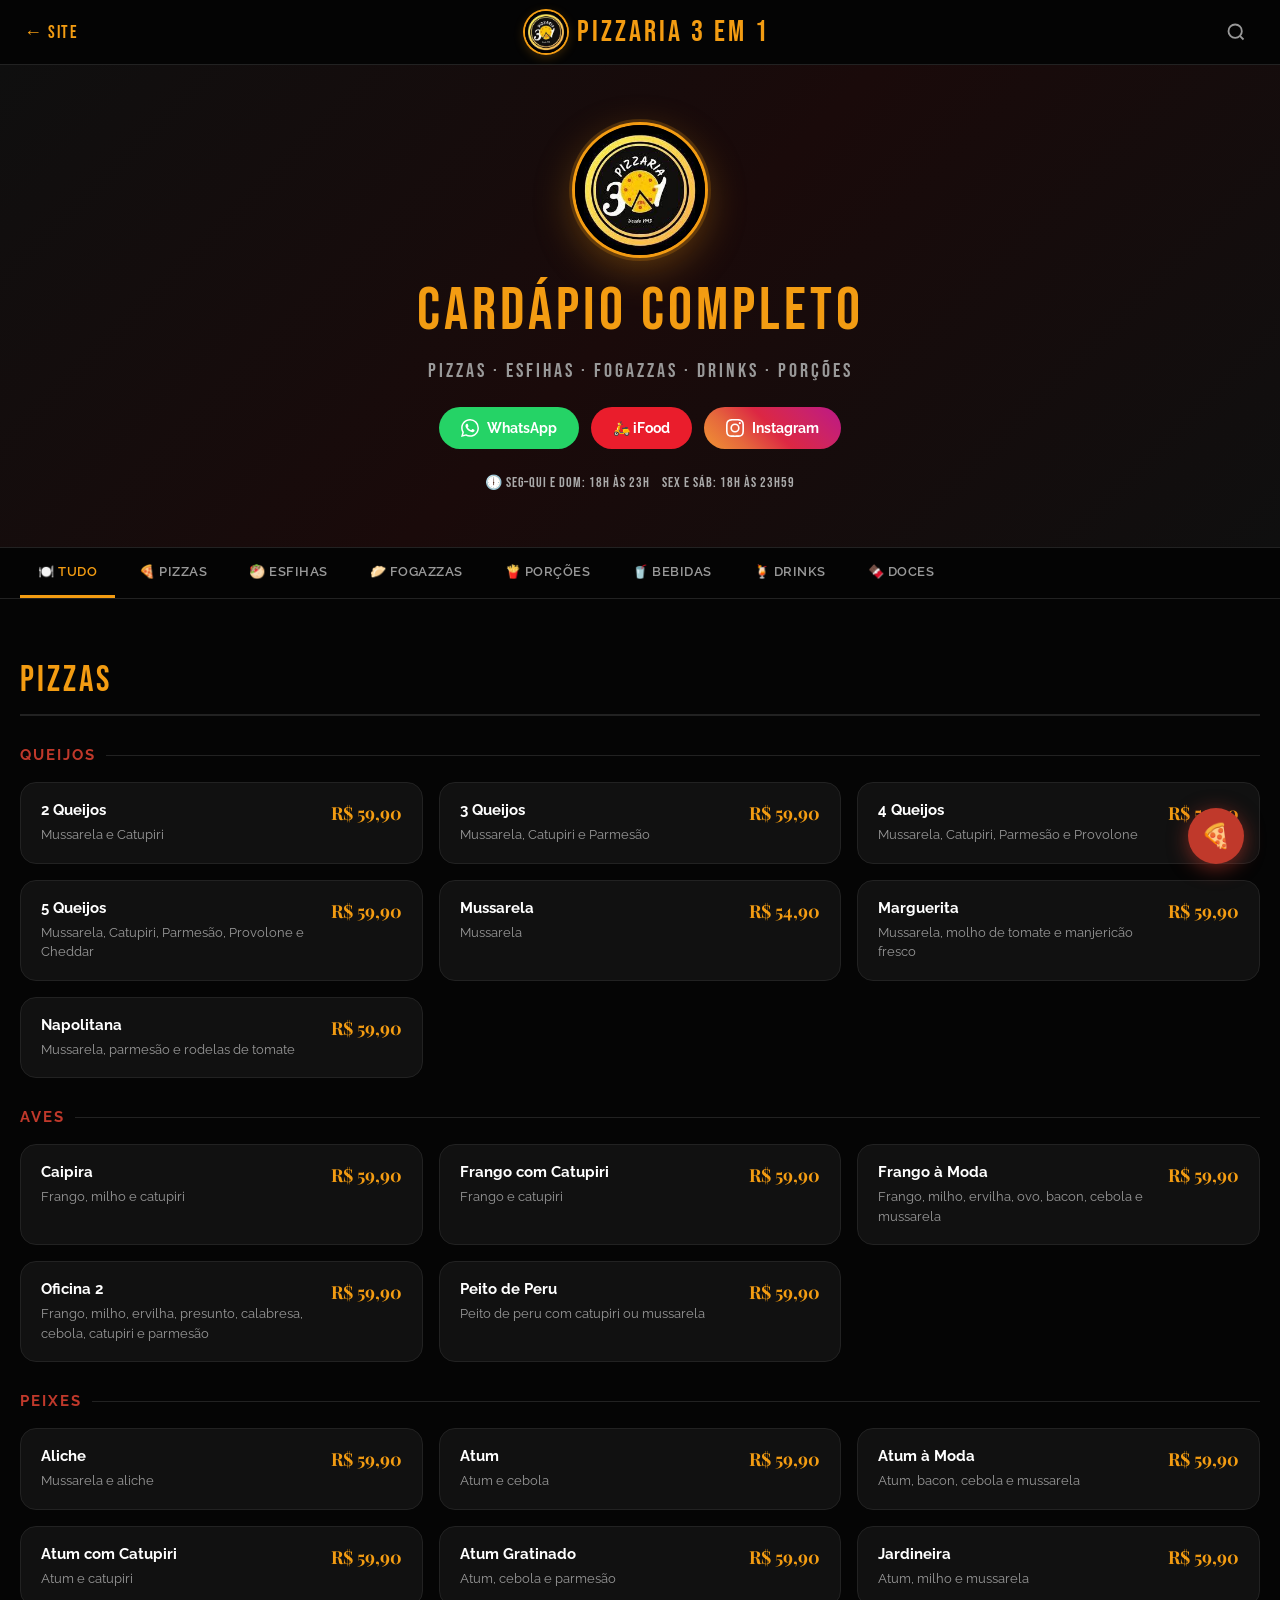
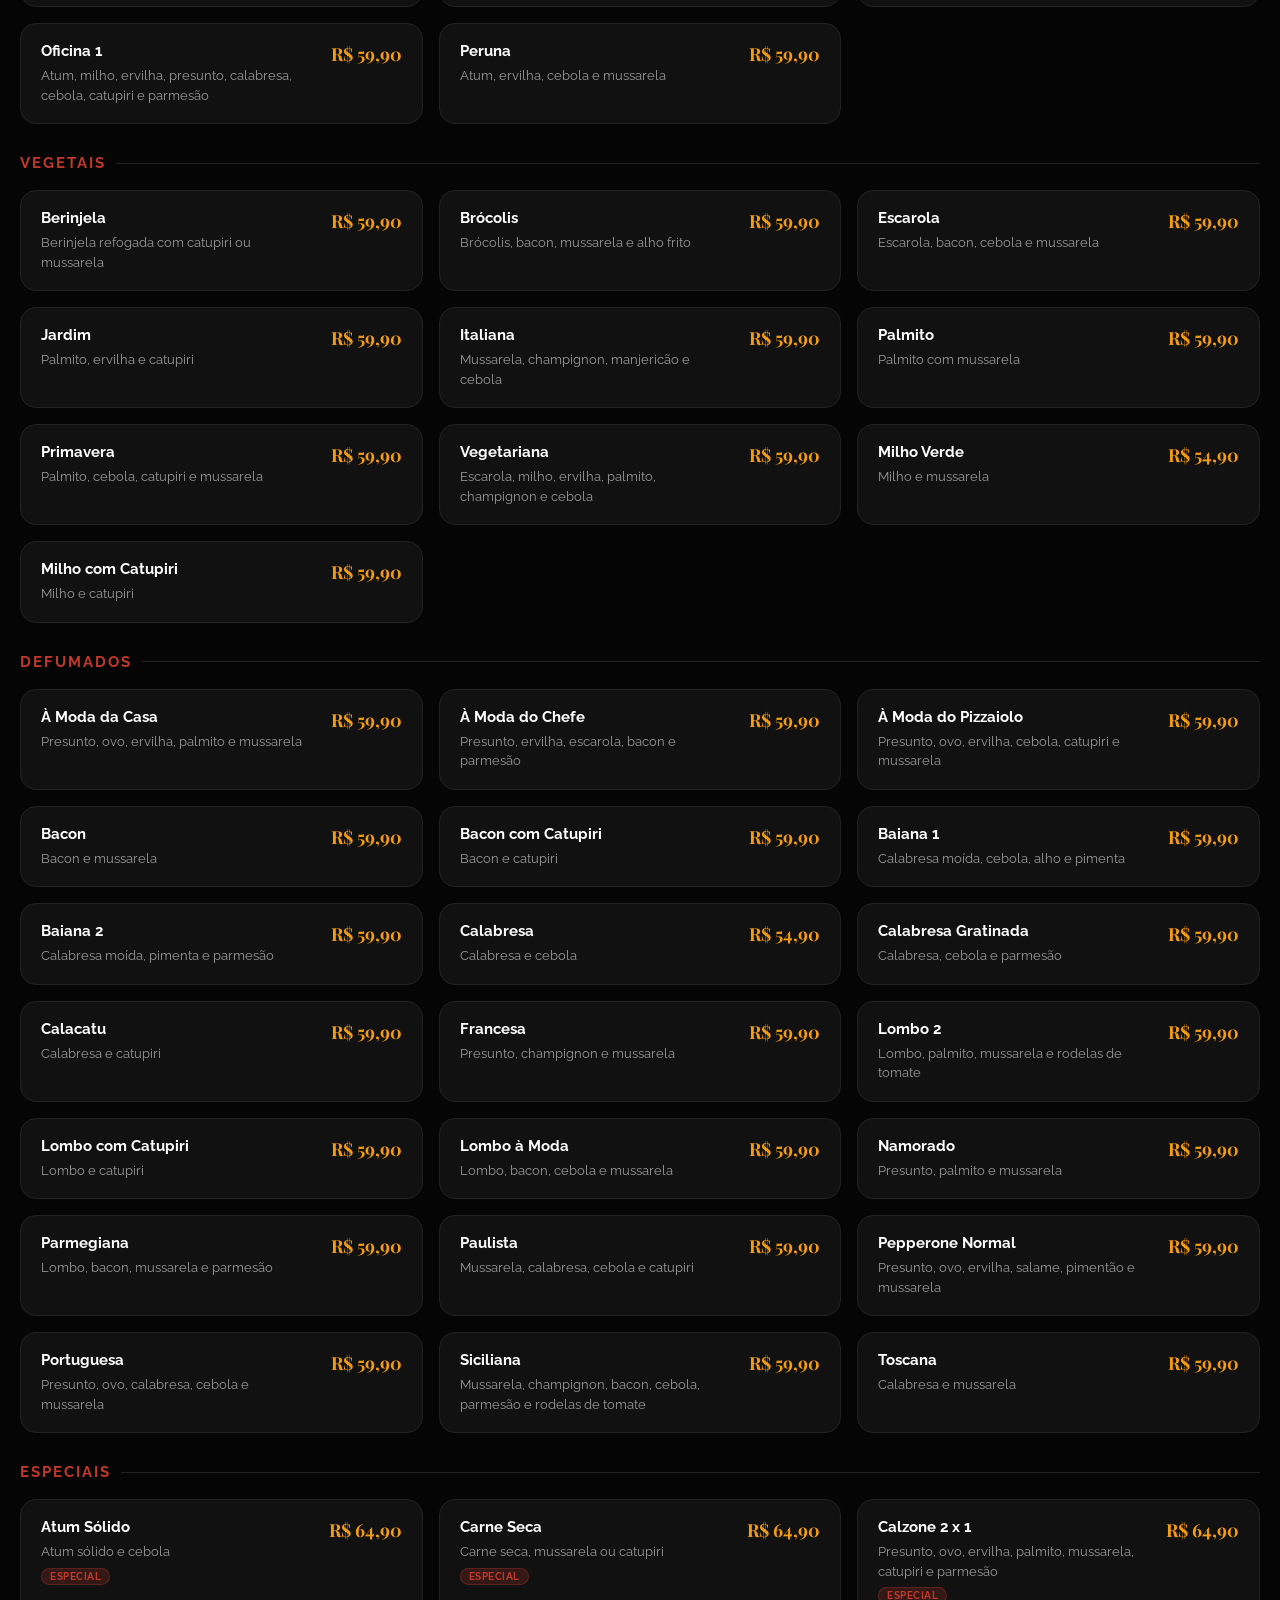
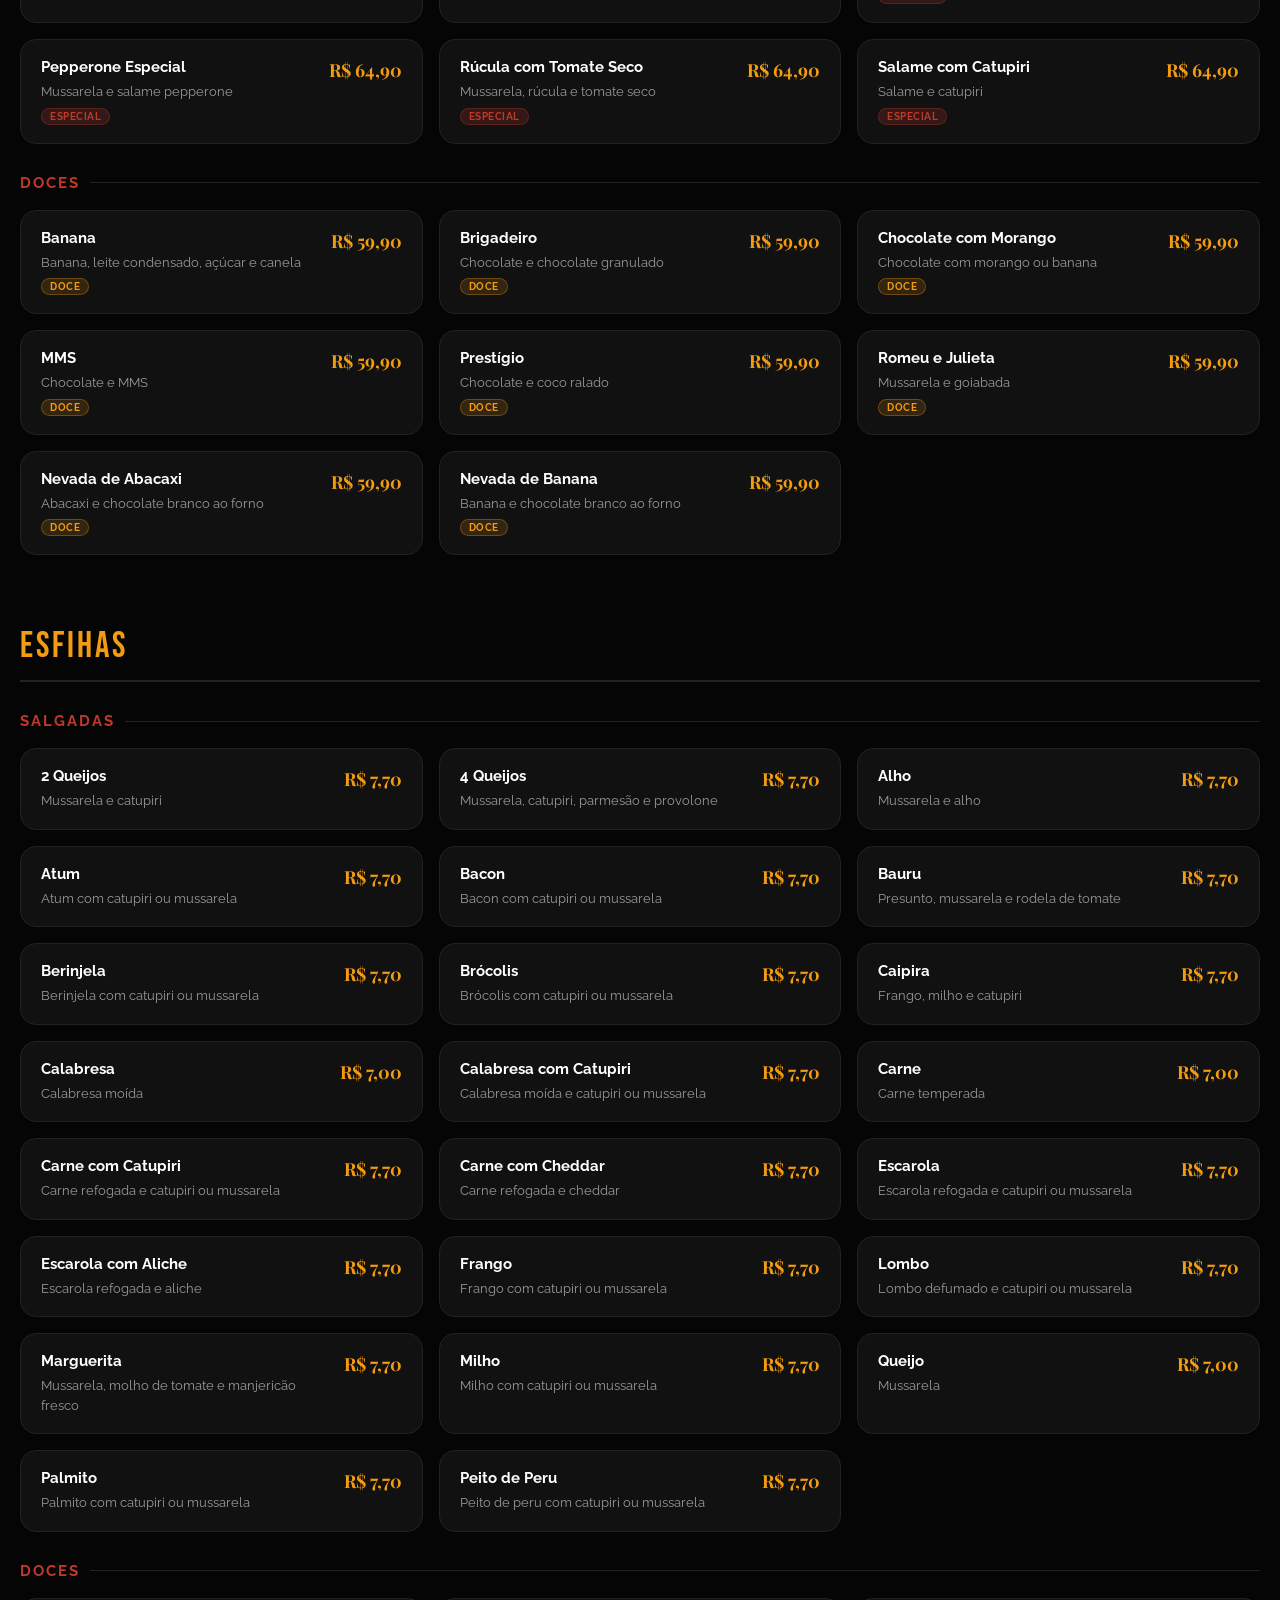
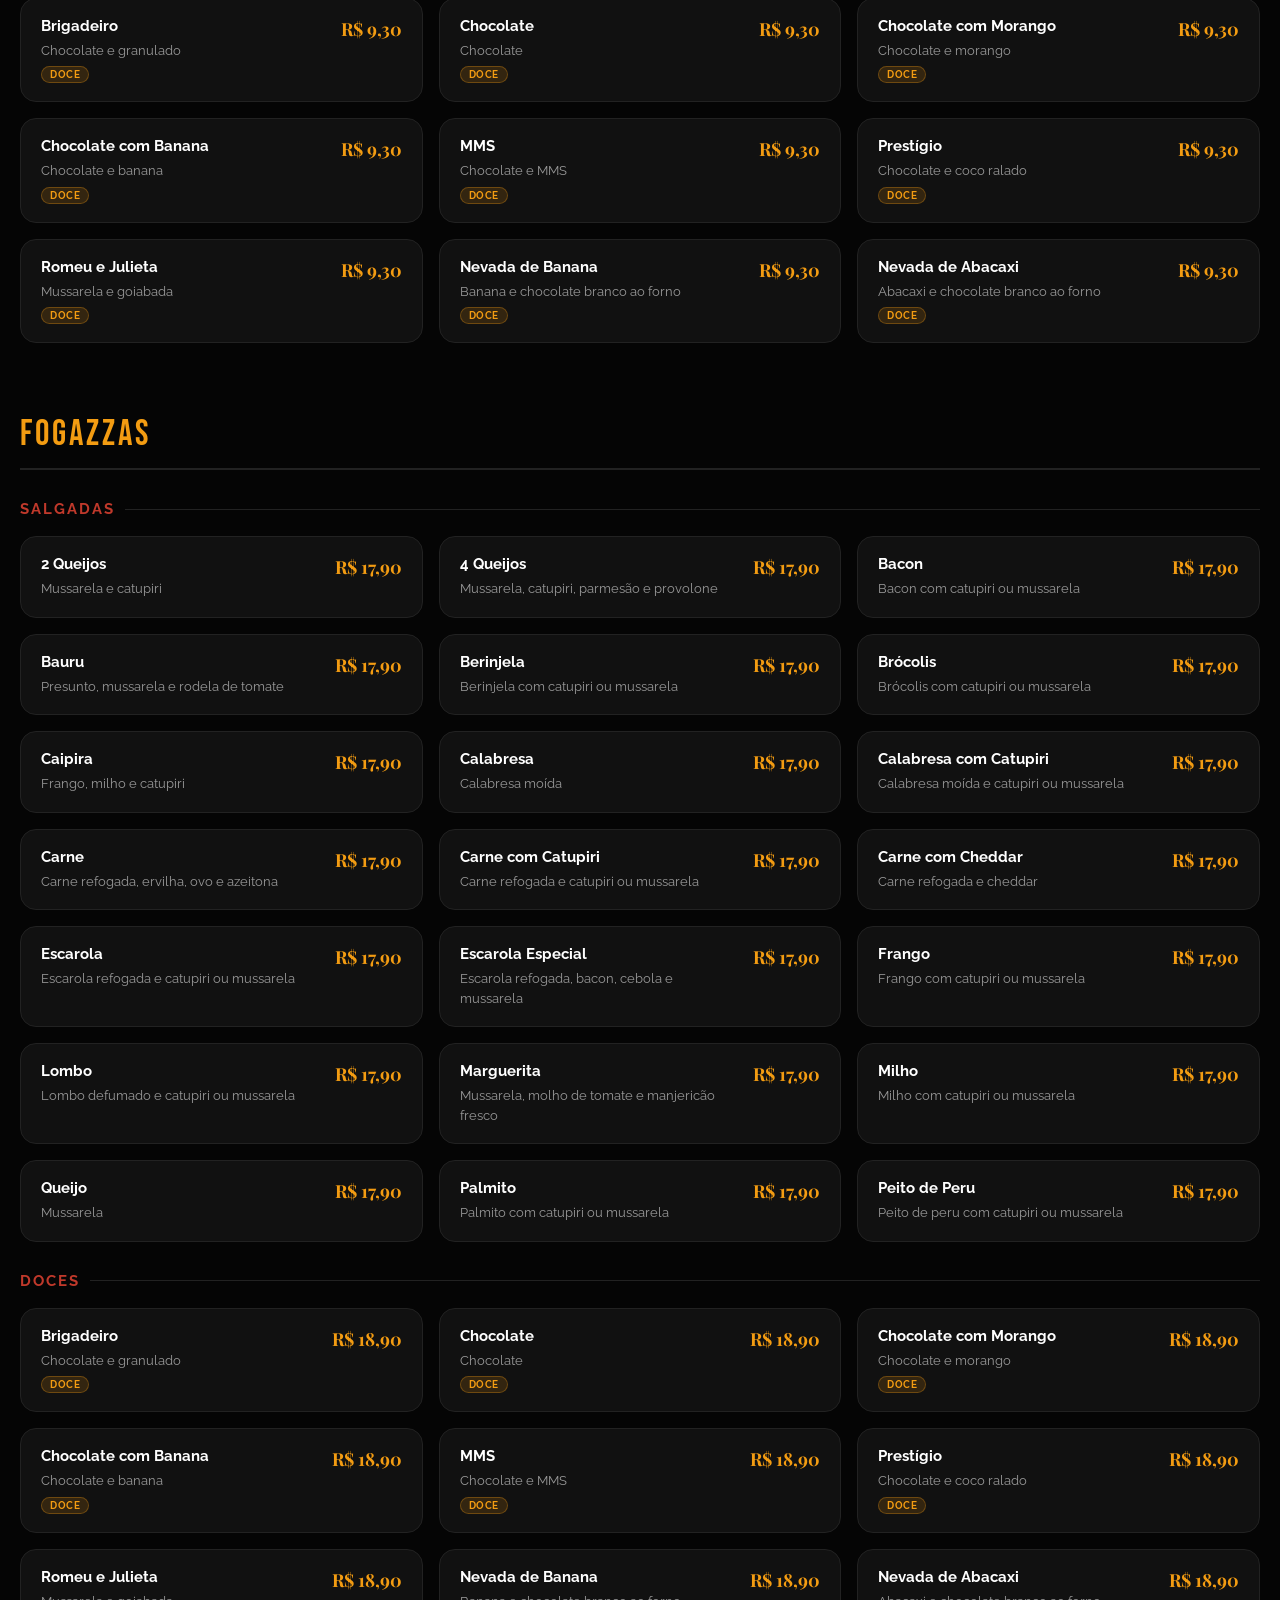
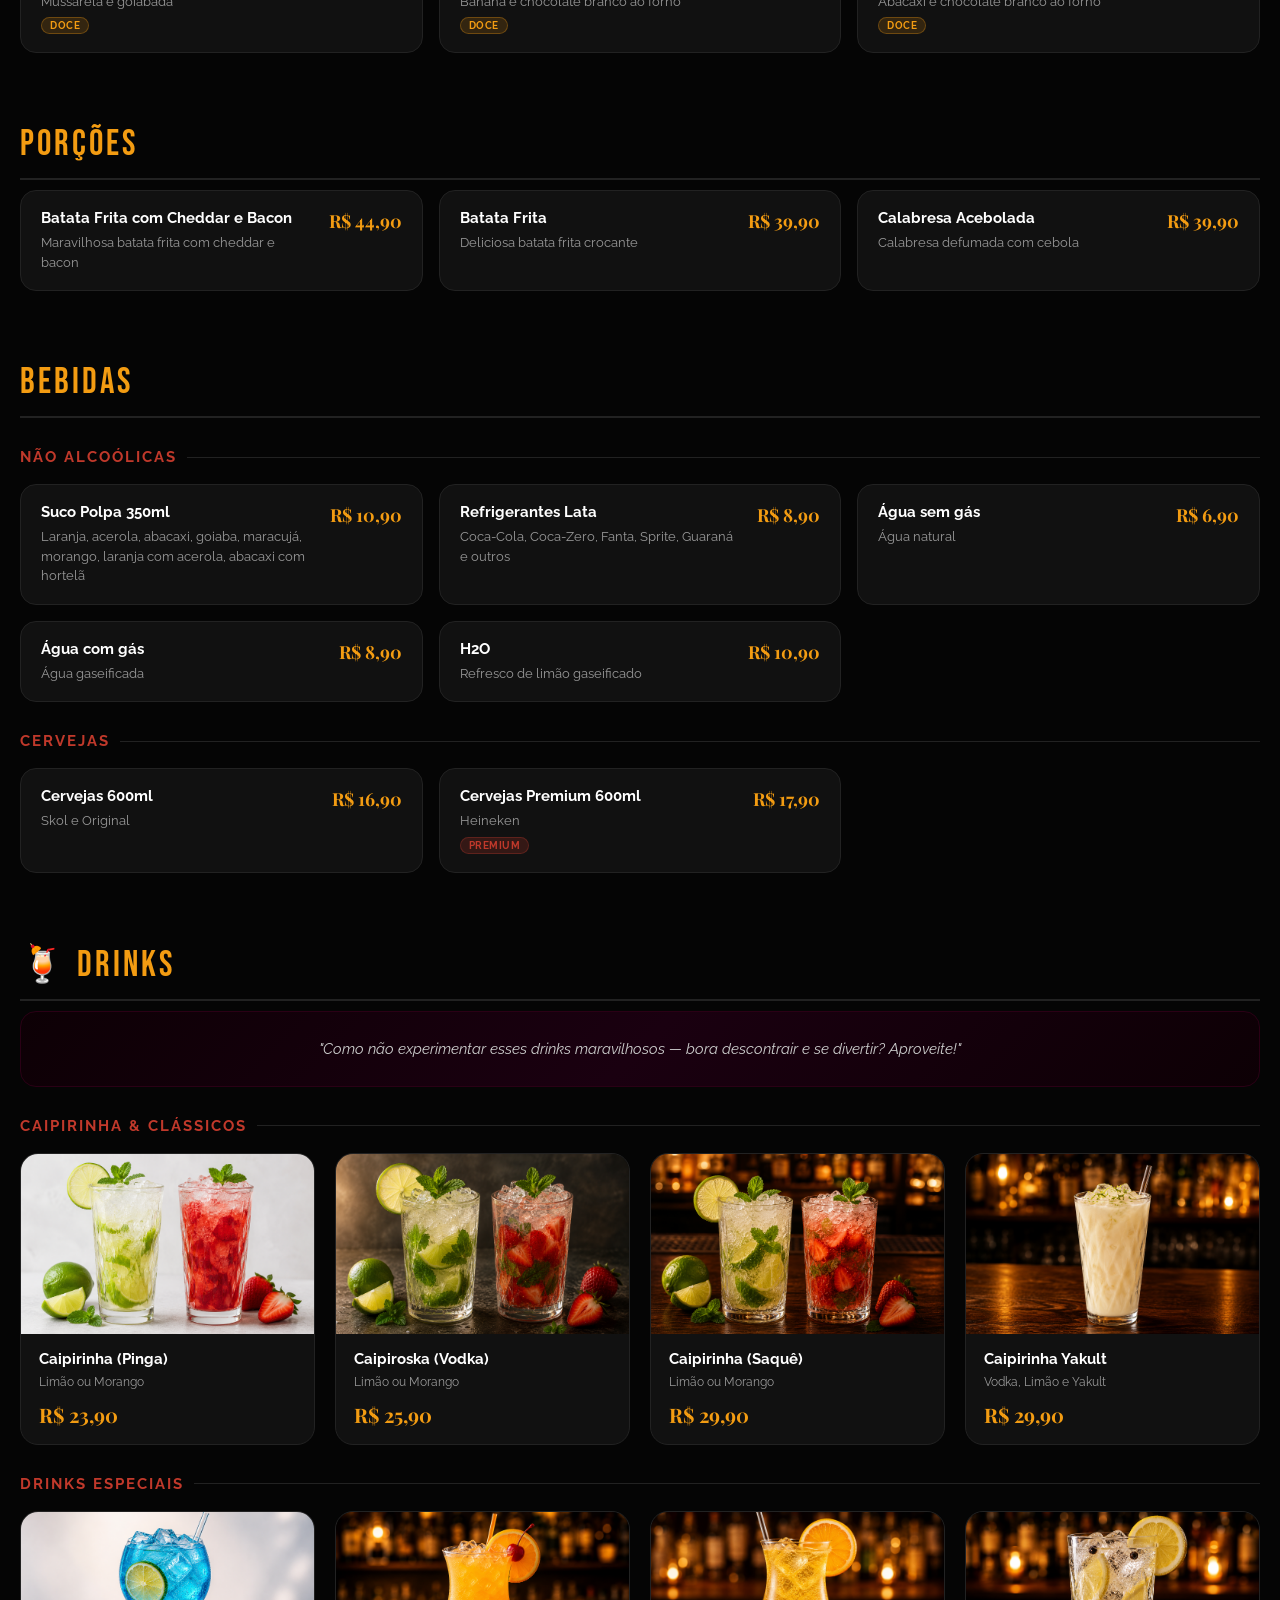
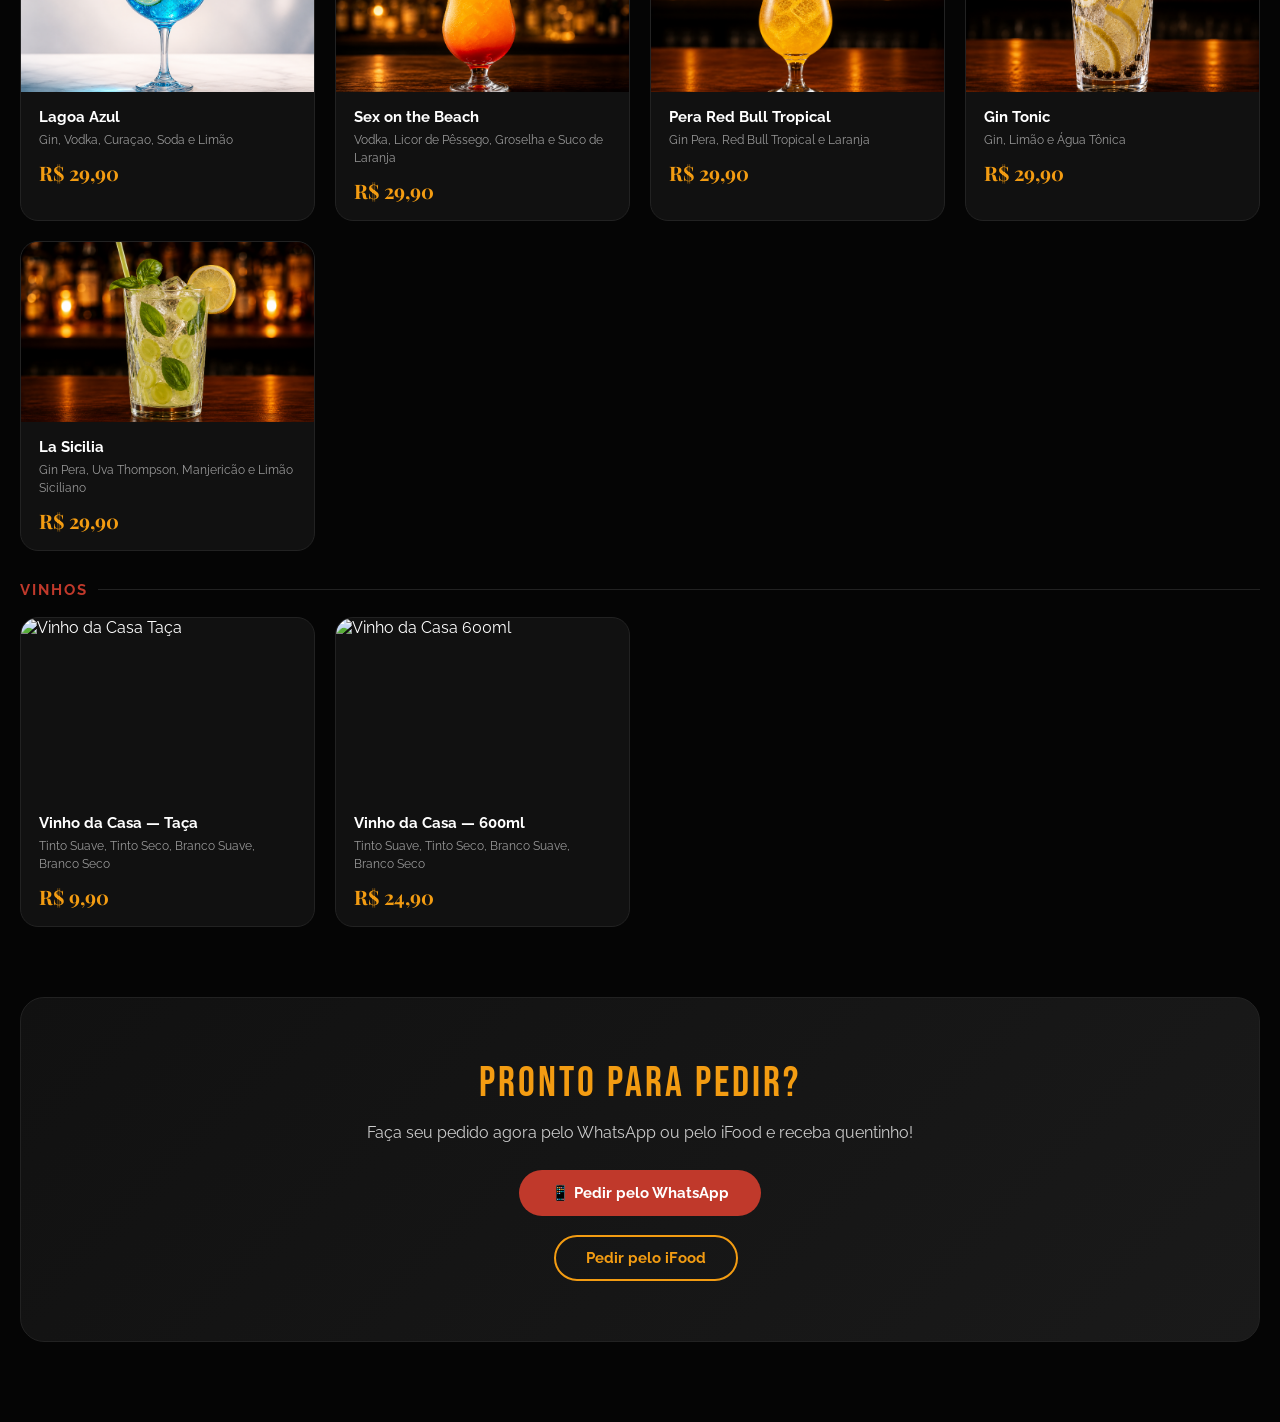
==== cardapio.html @ fbf91c98 "Initial project commit" ====
<!DOCTYPE html>
<html lang="pt-BR">
<head>
  <meta charset="UTF-8" />
  <meta name="viewport" content="width=device-width, initial-scale=1.0" />
  <title>Cardápio Pizzaria 3 em 1 | Pizzas, Esfihas e Fogazzas</title>
  <meta name="description" content="Veja o cardápio completo da Pizzaria 3 em 1 em São Bernardo do Campo: pizzas, esfihas, fogazzas, porções, bebidas e drinks.">
  <meta property="og:title" content="Cardápio Pizzaria 3 em 1 - São Bernardo do Campo">
  <meta property="og:description" content="O melhor rodízio de pizzas, esfihas e fogazzas em São Bernardo do Campo. Ambiente familiar há mais de 30 anos.">
  <meta property="og:image" content="https://images.unsplash.com/photo-1513104890138-7c749659a591?q=80&w=1200&auto=format&fit=crop">
  <meta property="og:url" content="https://www.3em1pizzaria.com.br/cardapio.html">
  <meta property="og:type" content="website">
  <link href="https://fonts.googleapis.com/css2?family=Playfair+Display:wght@700;900&family=Raleway:wght@400;600;700&family=Bebas+Neue&display=swap" rel="stylesheet">

  <link rel="stylesheet" href="CSS/cardapio.css">
</head>
<body>

<!-- ── HEADER ── -->
<header>
  <div class="header-inner">
    <a href="index.html" class="back-btn">← Site</a>
    <div class="header-logo-wrap">
      <img class="header-logo-img" src="imagens/logo.jpg" alt="Logo Pizzaria 3 em 1">
      <span class="header-logo-name">Pizzaria 3 em 1</span>
    </div>
    <!-- Search icon button -->
    <button class="search-toggle" id="searchToggle" aria-label="Buscar">
      <svg width="20" height="20" viewBox="0 0 24 24" fill="none" stroke="currentColor" stroke-width="2.2"><circle cx="11" cy="11" r="8"/><path d="m21 21-4.35-4.35"/></svg>
    </button>
  </div>

  

  <!-- Search overlay (desliza lateralmente da direita) -->
  <div class="header-search-wrap" id="headerSearchWrap">
    <div class="search-inner">
      <svg class="search-icon" width="18" height="18" viewBox="0 0 24 24" fill="none" stroke="currentColor" stroke-width="2.2"><circle cx="11" cy="11" r="8"/><path d="m21 21-4.35-4.35"/></svg>
      <input type="text" id="searchInput" placeholder="Buscar sabor..." autocomplete="off">
      <button class="search-close" id="searchClose" aria-label="Fechar busca">
        <svg width="16" height="16" viewBox="0 0 24 24" fill="none" stroke="currentColor" stroke-width="2.5" stroke-linecap="round"><path d="M18 6 6 18M6 6l12 12"/></svg>
      </button>
    </div>
  </div>
</header>

<!-- ── HERO BRANDED ── -->
<div class="cardapio-hero">
  <!-- Logo grande centralizada -->
  <img class="hero-logo-img" src="imagens/logo.jpg" alt="Logo Pizzaria 3 em 1">

  <h1>Cardápio Completo</h1>
  <p>Pizzas · Esfihas · Fogazzas · Drinks · Porções</p>

  <!-- Botões de pedido direto -->
  <div class="quick-links">
    <a href="https://wa.me/5511997281316?text=Olá! Gostaria de fazer um pedido"
       target="_blank"
       class="quick-link quick-link-whatsapp">
      <svg viewBox="0 0 24 24" fill="white" width="18" height="18"><path d="M17.472 14.382c-.297-.149-1.758-.867-2.03-.967-.273-.099-.471-.148-.67.15-.197.297-.767.966-.94 1.164-.173.199-.347.223-.644.075-.297-.15-1.255-.463-2.39-1.475-.883-.788-1.48-1.761-1.653-2.059-.173-.297-.018-.458.13-.606.134-.133.298-.347.446-.52.149-.174.198-.298.298-.497.099-.198.05-.371-.025-.52-.075-.149-.669-1.612-.916-2.207-.242-.579-.487-.5-.669-.51-.173-.008-.371-.01-.57-.01-.198 0-.52.074-.792.372-.272.297-1.04 1.016-1.04 2.479 0 1.462 1.065 2.875 1.213 3.074.149.198 2.096 3.2 5.077 4.487.709.306 1.262.489 1.694.625.712.227 1.36.195 1.871.118.571-.085 1.758-.719 2.006-1.413.248-.694.248-1.289.173-1.413-.074-.124-.272-.198-.57-.347m-5.421 7.403h-.004a9.87 9.87 0 01-5.031-1.378l-.361-.214-3.741.982.998-3.648-.235-.374a9.86 9.86 0 01-1.51-5.26c.001-5.45 4.436-9.884 9.888-9.884 2.64 0 5.122 1.03 6.988 2.898a9.825 9.825 0 012.893 6.994c-.003 5.45-4.437 9.884-9.885 9.884m8.413-18.297A11.815 11.815 0 0012.05 0C5.495 0 .16 5.335.157 11.892c0 2.096.547 4.142 1.588 5.945L.057 24l6.305-1.654a11.882 11.882 0 005.683 1.448h.005c6.554 0 11.89-5.335 11.893-11.893a11.821 11.821 0 00-3.48-8.413Z"/></svg>
      WhatsApp
    </a>
    <a href="https://www.ifood.com.br/delivery/sao-bernardo-do-campo-sp/pizzaria-3-em-1--pizzas---esfihas-e-fogazzas--pauliceia/15c0d2d4-c24c-49c1-bb92-0055442c9f05?openCart=true"
       target="_blank"
       class="quick-link quick-link-ifood">
      🛵 iFood
    </a>
    <a href="https://www.instagram.com/3em1pizzaria/"
       target="_blank"
       class="quick-link quick-link-instagram">
      <svg viewBox="0 0 24 24" fill="white" width="18" height="18"><path d="M12 2.163c3.204 0 3.584.012 4.85.07 3.252.148 4.771 1.691 4.919 4.919.058 1.265.069 1.645.069 4.849 0 3.205-.012 3.584-.069 4.849-.149 3.225-1.664 4.771-4.919 4.919-1.266.058-1.644.07-4.85.07-3.204 0-3.584-.012-4.849-.07-3.26-.149-4.771-1.699-4.919-4.92-.058-1.265-.07-1.644-.07-4.849 0-3.204.013-3.583.07-4.849.149-3.227 1.664-4.771 4.919-4.919 1.266-.057 1.645-.069 4.849-.069zM12 0C8.741 0 8.333.014 7.053.072 2.695.272.273 2.69.073 7.052.014 8.333 0 8.741 0 12c0 3.259.014 3.668.072 4.948.2 4.358 2.618 6.78 6.98 6.98C8.333 23.986 8.741 24 12 24c3.259 0 3.668-.014 4.948-.072 4.354-.2 6.782-2.618 6.979-6.98.059-1.28.073-1.689.073-4.948 0-3.259-.014-3.667-.072-4.947-.196-4.354-2.617-6.78-6.979-6.98C15.668.014 15.259 0 12 0zm0 5.838a6.162 6.162 0 100 12.324 6.162 6.162 0 000-12.324zM12 16a4 4 0 110-8 4 4 0 010 8zm6.406-11.845a1.44 1.44 0 100 2.881 1.44 1.44 0 000-2.881z"/></svg>
      Instagram
    </a>
  </div>

  <!-- Horários rápidos -->
  <div class="quick-hours">
    <span class="quick-hour">🕕 Seg–Qui e Dom: 18h às 23h</span>
    <span class="quick-hour">Sex e Sáb: 18h às 23h59</span>
  </div>
</div>

<!-- ── FILTER TABS ── -->
<div class="filter-wrap">
  <div class="filter-tabs" id="filterTabs">
    <button class="tab-btn active" data-tab="all">🍽️ Tudo</button>
    <button class="tab-btn" data-tab="pizzas">🍕 Pizzas</button>
    <button class="tab-btn" data-tab="esfihas">🥙 Esfihas</button>
    <button class="tab-btn" data-tab="fogazzas">🥟 Fogazzas</button>
    <button class="tab-btn" data-tab="porcoes">🍟 Porções</button>
    <button class="tab-btn" data-tab="bebidas">🥤 Bebidas</button>
    <button class="tab-btn" data-tab="drinks">🍹 Drinks</button>
    <button class="tab-btn" data-tab="doces">🍫 Doces</button>
  </div>
</div>

<!-- ── SUBCATEGORY PILLS (pizzas) ── -->
<div class="content content-subcats">
  <div class="subcats" id="pizzaSubcats">
    <button class="subcat-pill active" data-subcat="all-pizza">Todas</button>
    <button class="subcat-pill" data-subcat="queijos">Queijos</button>
    <button class="subcat-pill" data-subcat="aves">Aves</button>
    <button class="subcat-pill" data-subcat="peixes">Peixes</button>
    <button class="subcat-pill" data-subcat="vegetais">Vegetais</button>
    <button class="subcat-pill" data-subcat="defumados">Defumados</button>
    <button class="subcat-pill" data-subcat="especiais">Especiais</button>
    <button class="subcat-pill" data-subcat="doces-pizza">Doces</button>
  </div>
</div>

<!-- ── CONTENT ── -->
<div class="content" id="mainContent">

  <!-- ════ PIZZAS ════ -->
  <div class="menu-block" data-section="pizzas">
    <h2 class="section-title">Pizzas</h2>

    <!-- Queijos -->
    <div data-subcat="queijos">
      <div class="subcat-title">Queijos</div>
      <div class="items-grid">
        <div class="item-card" data-cat="pizzas" data-sub="queijos"><div class="item-info"><div class="item-name">2 Queijos</div><div class="item-desc">Mussarela e Catupiri</div></div><div class="item-price">R$ 59,90</div></div>
        <div class="item-card" data-cat="pizzas" data-sub="queijos"><div class="item-info"><div class="item-name">3 Queijos</div><div class="item-desc">Mussarela, Catupiri e Parmesão</div></div><div class="item-price">R$ 59,90</div></div>
        <div class="item-card" data-cat="pizzas" data-sub="queijos"><div class="item-info"><div class="item-name">4 Queijos</div><div class="item-desc">Mussarela, Catupiri, Parmesão e Provolone</div></div><div class="item-price">R$ 59,90</div></div>
        <div class="item-card" data-cat="pizzas" data-sub="queijos"><div class="item-info"><div class="item-name">5 Queijos</div><div class="item-desc">Mussarela, Catupiri, Parmesão, Provolone e Cheddar</div></div><div class="item-price">R$ 59,90</div></div>
        <div class="item-card" data-cat="pizzas" data-sub="queijos"><div class="item-info"><div class="item-name">Mussarela</div><div class="item-desc">Mussarela</div></div><div class="item-price">R$ 54,90</div></div>
        <div class="item-card" data-cat="pizzas" data-sub="queijos"><div class="item-info"><div class="item-name">Marguerita</div><div class="item-desc">Mussarela, molho de tomate e manjericão fresco</div></div><div class="item-price">R$ 59,90</div></div>
        <div class="item-card" data-cat="pizzas" data-sub="queijos"><div class="item-info"><div class="item-name">Napolitana</div><div class="item-desc">Mussarela, parmesão e rodelas de tomate</div></div><div class="item-price">R$ 59,90</div></div>
      </div>
    </div>

    <!-- Aves -->
    <div data-subcat="aves">
      <div class="subcat-title">Aves</div>
      <div class="items-grid">
        <div class="item-card" data-cat="pizzas" data-sub="aves"><div class="item-info"><div class="item-name">Caipira</div><div class="item-desc">Frango, milho e catupiri</div></div><div class="item-price">R$ 59,90</div></div>
        <div class="item-card" data-cat="pizzas" data-sub="aves"><div class="item-info"><div class="item-name">Frango com Catupiri</div><div class="item-desc">Frango e catupiri</div></div><div class="item-price">R$ 59,90</div></div>
        <div class="item-card" data-cat="pizzas" data-sub="aves"><div class="item-info"><div class="item-name">Frango à Moda</div><div class="item-desc">Frango, milho, ervilha, ovo, bacon, cebola e mussarela</div></div><div class="item-price">R$ 59,90</div></div>
        <div class="item-card" data-cat="pizzas" data-sub="aves"><div class="item-info"><div class="item-name">Oficina 2</div><div class="item-desc">Frango, milho, ervilha, presunto, calabresa, cebola, catupiri e parmesão</div></div><div class="item-price">R$ 59,90</div></div>
        <div class="item-card" data-cat="pizzas" data-sub="aves"><div class="item-info"><div class="item-name">Peito de Peru</div><div class="item-desc">Peito de peru com catupiri ou mussarela</div></div><div class="item-price">R$ 59,90</div></div>
      </div>
    </div>

    <!-- Peixes -->
    <div data-subcat="peixes">
      <div class="subcat-title">Peixes</div>
      <div class="items-grid">
        <div class="item-card" data-cat="pizzas" data-sub="peixes"><div class="item-info"><div class="item-name">Aliche</div><div class="item-desc">Mussarela e aliche</div></div><div class="item-price">R$ 59,90</div></div>
        <div class="item-card" data-cat="pizzas" data-sub="peixes"><div class="item-info"><div class="item-name">Atum</div><div class="item-desc">Atum e cebola</div></div><div class="item-price">R$ 59,90</div></div>
        <div class="item-card" data-cat="pizzas" data-sub="peixes"><div class="item-info"><div class="item-name">Atum à Moda</div><div class="item-desc">Atum, bacon, cebola e mussarela</div></div><div class="item-price">R$ 59,90</div></div>
        <div class="item-card" data-cat="pizzas" data-sub="peixes"><div class="item-info"><div class="item-name">Atum com Catupiri</div><div class="item-desc">Atum e catupiri</div></div><div class="item-price">R$ 59,90</div></div>
        <div class="item-card" data-cat="pizzas" data-sub="peixes"><div class="item-info"><div class="item-name">Atum Gratinado</div><div class="item-desc">Atum, cebola e parmesão</div></div><div class="item-price">R$ 59,90</div></div>
        <div class="item-card" data-cat="pizzas" data-sub="peixes"><div class="item-info"><div class="item-name">Jardineira</div><div class="item-desc">Atum, milho e mussarela</div></div><div class="item-price">R$ 59,90</div></div>
        <div class="item-card" data-cat="pizzas" data-sub="peixes"><div class="item-info"><div class="item-name">Oficina 1</div><div class="item-desc">Atum, milho, ervilha, presunto, calabresa, cebola, catupiri e parmesão</div></div><div class="item-price">R$ 59,90</div></div>
        <div class="item-card" data-cat="pizzas" data-sub="peixes"><div class="item-info"><div class="item-name">Peruna</div><div class="item-desc">Atum, ervilha, cebola e mussarela</div></div><div class="item-price">R$ 59,90</div></div>
      </div>
    </div>

    <!-- Vegetais -->
    <div data-subcat="vegetais">
      <div class="subcat-title">Vegetais</div>
      <div class="items-grid">
        <div class="item-card" data-cat="pizzas" data-sub="vegetais"><div class="item-info"><div class="item-name">Berinjela</div><div class="item-desc">Berinjela refogada com catupiri ou mussarela</div></div><div class="item-price">R$ 59,90</div></div>
        <div class="item-card" data-cat="pizzas" data-sub="vegetais"><div class="item-info"><div class="item-name">Brócolis</div><div class="item-desc">Brócolis, bacon, mussarela e alho frito</div></div><div class="item-price">R$ 59,90</div></div>
        <div class="item-card" data-cat="pizzas" data-sub="vegetais"><div class="item-info"><div class="item-name">Escarola</div><div class="item-desc">Escarola, bacon, cebola e mussarela</div></div><div class="item-price">R$ 59,90</div></div>
        <div class="item-card" data-cat="pizzas" data-sub="vegetais"><div class="item-info"><div class="item-name">Jardim</div><div class="item-desc">Palmito, ervilha e catupiri</div></div><div class="item-price">R$ 59,90</div></div>
        <div class="item-card" data-cat="pizzas" data-sub="vegetais"><div class="item-info"><div class="item-name">Italiana</div><div class="item-desc">Mussarela, champignon, manjericão e cebola</div></div><div class="item-price">R$ 59,90</div></div>
        <div class="item-card" data-cat="pizzas" data-sub="vegetais"><div class="item-info"><div class="item-name">Palmito</div><div class="item-desc">Palmito com mussarela</div></div><div class="item-price">R$ 59,90</div></div>
        <div class="item-card" data-cat="pizzas" data-sub="vegetais"><div class="item-info"><div class="item-name">Primavera</div><div class="item-desc">Palmito, cebola, catupiri e mussarela</div></div><div class="item-price">R$ 59,90</div></div>
        <div class="item-card" data-cat="pizzas" data-sub="vegetais"><div class="item-info"><div class="item-name">Vegetariana</div><div class="item-desc">Escarola, milho, ervilha, palmito, champignon e cebola</div></div><div class="item-price">R$ 59,90</div></div>
        <div class="item-card" data-cat="pizzas" data-sub="vegetais"><div class="item-info"><div class="item-name">Milho Verde</div><div class="item-desc">Milho e mussarela</div></div><div class="item-price">R$ 54,90</div></div>
        <div class="item-card" data-cat="pizzas" data-sub="vegetais"><div class="item-info"><div class="item-name">Milho com Catupiri</div><div class="item-desc">Milho e catupiri</div></div><div class="item-price">R$ 59,90</div></div>
      </div>
    </div>

    <!-- Defumados -->
    <div data-subcat="defumados">
      <div class="subcat-title">Defumados</div>
      <div class="items-grid">
        <div class="item-card" data-cat="pizzas" data-sub="defumados"><div class="item-info"><div class="item-name">À Moda da Casa</div><div class="item-desc">Presunto, ovo, ervilha, palmito e mussarela</div></div><div class="item-price">R$ 59,90</div></div>
        <div class="item-card" data-cat="pizzas" data-sub="defumados"><div class="item-info"><div class="item-name">À Moda do Chefe</div><div class="item-desc">Presunto, ervilha, escarola, bacon e parmesão</div></div><div class="item-price">R$ 59,90</div></div>
        <div class="item-card" data-cat="pizzas" data-sub="defumados"><div class="item-info"><div class="item-name">À Moda do Pizzaiolo</div><div class="item-desc">Presunto, ovo, ervilha, cebola, catupiri e mussarela</div></div><div class="item-price">R$ 59,90</div></div>
        <div class="item-card" data-cat="pizzas" data-sub="defumados"><div class="item-info"><div class="item-name">Bacon</div><div class="item-desc">Bacon e mussarela</div></div><div class="item-price">R$ 59,90</div></div>
        <div class="item-card" data-cat="pizzas" data-sub="defumados"><div class="item-info"><div class="item-name">Bacon com Catupiri</div><div class="item-desc">Bacon e catupiri</div></div><div class="item-price">R$ 59,90</div></div>
        <div class="item-card" data-cat="pizzas" data-sub="defumados"><div class="item-info"><div class="item-name">Baiana 1</div><div class="item-desc">Calabresa moída, cebola, alho e pimenta</div></div><div class="item-price">R$ 59,90</div></div>
        <div class="item-card" data-cat="pizzas" data-sub="defumados"><div class="item-info"><div class="item-name">Baiana 2</div><div class="item-desc">Calabresa moída, pimenta e parmesão</div></div><div class="item-price">R$ 59,90</div></div>
        <div class="item-card" data-cat="pizzas" data-sub="defumados"><div class="item-info"><div class="item-name">Calabresa</div><div class="item-desc">Calabresa e cebola</div></div><div class="item-price">R$ 54,90</div></div>
        <div class="item-card" data-cat="pizzas" data-sub="defumados"><div class="item-info"><div class="item-name">Calabresa Gratinada</div><div class="item-desc">Calabresa, cebola e parmesão</div></div><div class="item-price">R$ 59,90</div></div>
        <div class="item-card" data-cat="pizzas" data-sub="defumados"><div class="item-info"><div class="item-name">Calacatu</div><div class="item-desc">Calabresa e catupiri</div></div><div class="item-price">R$ 59,90</div></div>
        <div class="item-card" data-cat="pizzas" data-sub="defumados"><div class="item-info"><div class="item-name">Francesa</div><div class="item-desc">Presunto, champignon e mussarela</div></div><div class="item-price">R$ 59,90</div></div>
        <div class="item-card" data-cat="pizzas" data-sub="defumados"><div class="item-info"><div class="item-name">Lombo 2</div><div class="item-desc">Lombo, palmito, mussarela e rodelas de tomate</div></div><div class="item-price">R$ 59,90</div></div>
        <div class="item-card" data-cat="pizzas" data-sub="defumados"><div class="item-info"><div class="item-name">Lombo com Catupiri</div><div class="item-desc">Lombo e catupiri</div></div><div class="item-price">R$ 59,90</div></div>
        <div class="item-card" data-cat="pizzas" data-sub="defumados"><div class="item-info"><div class="item-name">Lombo à Moda</div><div class="item-desc">Lombo, bacon, cebola e mussarela</div></div><div class="item-price">R$ 59,90</div></div>
        <div class="item-card" data-cat="pizzas" data-sub="defumados"><div class="item-info"><div class="item-name">Namorado</div><div class="item-desc">Presunto, palmito e mussarela</div></div><div class="item-price">R$ 59,90</div></div>
        <div class="item-card" data-cat="pizzas" data-sub="defumados"><div class="item-info"><div class="item-name">Parmegiana</div><div class="item-desc">Lombo, bacon, mussarela e parmesão</div></div><div class="item-price">R$ 59,90</div></div>
        <div class="item-card" data-cat="pizzas" data-sub="defumados"><div class="item-info"><div class="item-name">Paulista</div><div class="item-desc">Mussarela, calabresa, cebola e catupiri</div></div><div class="item-price">R$ 59,90</div></div>
        <div class="item-card" data-cat="pizzas" data-sub="defumados"><div class="item-info"><div class="item-name">Pepperone Normal</div><div class="item-desc">Presunto, ovo, ervilha, salame, pimentão e mussarela</div></div><div class="item-price">R$ 59,90</div></div>
        <div class="item-card" data-cat="pizzas" data-sub="defumados"><div class="item-info"><div class="item-name">Portuguesa</div><div class="item-desc">Presunto, ovo, calabresa, cebola e mussarela</div></div><div class="item-price">R$ 59,90</div></div>
        <div class="item-card" data-cat="pizzas" data-sub="defumados"><div class="item-info"><div class="item-name">Siciliana</div><div class="item-desc">Mussarela, champignon, bacon, cebola, parmesão e rodelas de tomate</div></div><div class="item-price">R$ 59,90</div></div>
        <div class="item-card" data-cat="pizzas" data-sub="defumados"><div class="item-info"><div class="item-name">Toscana</div><div class="item-desc">Calabresa e mussarela</div></div><div class="item-price">R$ 59,90</div></div>
      </div>
    </div>

    <!-- Especiais -->
    <div data-subcat="especiais">
      <div class="subcat-title">Especiais</div>
      <div class="items-grid">
        <div class="item-card" data-cat="pizzas" data-sub="especiais"><div class="item-info"><div class="item-name">Atum Sólido</div><div class="item-desc">Atum sólido e cebola</div><span class="item-badge badge-especial">Especial</span></div><div class="item-price">R$ 64,90</div></div>
        <div class="item-card" data-cat="pizzas" data-sub="especiais"><div class="item-info"><div class="item-name">Carne Seca</div><div class="item-desc">Carne seca, mussarela ou catupiri</div><span class="item-badge badge-especial">Especial</span></div><div class="item-price">R$ 64,90</div></div>
        <div class="item-card" data-cat="pizzas" data-sub="especiais"><div class="item-info"><div class="item-name">Calzone 2 x 1</div><div class="item-desc">Presunto, ovo, ervilha, palmito, mussarela, catupiri e parmesão</div><span class="item-badge badge-especial">Especial</span></div><div class="item-price">R$ 64,90</div></div>
        <div class="item-card" data-cat="pizzas" data-sub="especiais"><div class="item-info"><div class="item-name">Pepperone Especial</div><div class="item-desc">Mussarela e salame pepperone</div><span class="item-badge badge-especial">Especial</span></div><div class="item-price">R$ 64,90</div></div>
        <div class="item-card" data-cat="pizzas" data-sub="especiais"><div class="item-info"><div class="item-name">Rúcula com Tomate Seco</div><div class="item-desc">Mussarela, rúcula e tomate seco</div><span class="item-badge badge-especial">Especial</span></div><div class="item-price">R$ 64,90</div></div>
        <div class="item-card" data-cat="pizzas" data-sub="especiais"><div class="item-info"><div class="item-name">Salame com Catupiri</div><div class="item-desc">Salame e catupiri</div><span class="item-badge badge-especial">Especial</span></div><div class="item-price">R$ 64,90</div></div>
      </div>
    </div>

    <!-- Doces pizza -->
    <div data-subcat="doces-pizza">
      <div class="subcat-title">Doces</div>
      <div class="items-grid">
        <div class="item-card" data-cat="pizzas" data-sub="doces-pizza" data-doce="true"><div class="item-info"><div class="item-name">Banana</div><div class="item-desc">Banana, leite condensado, açúcar e canela</div><span class="item-badge badge-doce">Doce</span></div><div class="item-price">R$ 59,90</div></div>
        <div class="item-card" data-cat="pizzas" data-sub="doces-pizza" data-doce="true"><div class="item-info"><div class="item-name">Brigadeiro</div><div class="item-desc">Chocolate e chocolate granulado</div><span class="item-badge badge-doce">Doce</span></div><div class="item-price">R$ 59,90</div></div>
        <div class="item-card" data-cat="pizzas" data-sub="doces-pizza" data-doce="true"><div class="item-info"><div class="item-name">Chocolate com Morango</div><div class="item-desc">Chocolate com morango ou banana</div><span class="item-badge badge-doce">Doce</span></div><div class="item-price">R$ 59,90</div></div>
        <div class="item-card" data-cat="pizzas" data-sub="doces-pizza" data-doce="true"><div class="item-info"><div class="item-name">MMS</div><div class="item-desc">Chocolate e MMS</div><span class="item-badge badge-doce">Doce</span></div><div class="item-price">R$ 59,90</div></div>
        <div class="item-card" data-cat="pizzas" data-sub="doces-pizza" data-doce="true"><div class="item-info"><div class="item-name">Prestígio</div><div class="item-desc">Chocolate e coco ralado</div><span class="item-badge badge-doce">Doce</span></div><div class="item-price">R$ 59,90</div></div>
        <div class="item-card" data-cat="pizzas" data-sub="doces-pizza" data-doce="true"><div class="item-info"><div class="item-name">Romeu e Julieta</div><div class="item-desc">Mussarela e goiabada</div><span class="item-badge badge-doce">Doce</span></div><div class="item-price">R$ 59,90</div></div>
        <div class="item-card" data-cat="pizzas" data-sub="doces-pizza" data-doce="true"><div class="item-info"><div class="item-name">Nevada de Abacaxi</div><div class="item-desc">Abacaxi e chocolate branco ao forno</div><span class="item-badge badge-doce">Doce</span></div><div class="item-price">R$ 59,90</div></div>
        <div class="item-card" data-cat="pizzas" data-sub="doces-pizza" data-doce="true"><div class="item-info"><div class="item-name">Nevada de Banana</div><div class="item-desc">Banana e chocolate branco ao forno</div><span class="item-badge badge-doce">Doce</span></div><div class="item-price">R$ 59,90</div></div>
      </div>
    </div>
  </div>

  <!-- ════ ESFIHAS ════ -->
  <div class="menu-block" data-section="esfihas">
    <h2 class="section-title">Esfihas</h2>
    <div class="subcat-title">Salgadas</div>
    <div class="items-grid">
      <div class="item-card" data-cat="esfihas"><div class="item-info"><div class="item-name">2 Queijos</div><div class="item-desc">Mussarela e catupiri</div></div><div class="item-price">R$ 7,70</div></div>
      <div class="item-card" data-cat="esfihas"><div class="item-info"><div class="item-name">4 Queijos</div><div class="item-desc">Mussarela, catupiri, parmesão e provolone</div></div><div class="item-price">R$ 7,70</div></div>
      <div class="item-card" data-cat="esfihas"><div class="item-info"><div class="item-name">Alho</div><div class="item-desc">Mussarela e alho</div></div><div class="item-price">R$ 7,70</div></div>
      <div class="item-card" data-cat="esfihas"><div class="item-info"><div class="item-name">Atum</div><div class="item-desc">Atum com catupiri ou mussarela</div></div><div class="item-price">R$ 7,70</div></div>
      <div class="item-card" data-cat="esfihas"><div class="item-info"><div class="item-name">Bacon</div><div class="item-desc">Bacon com catupiri ou mussarela</div></div><div class="item-price">R$ 7,70</div></div>
      <div class="item-card" data-cat="esfihas"><div class="item-info"><div class="item-name">Bauru</div><div class="item-desc">Presunto, mussarela e rodela de tomate</div></div><div class="item-price">R$ 7,70</div></div>
      <div class="item-card" data-cat="esfihas"><div class="item-info"><div class="item-name">Berinjela</div><div class="item-desc">Berinjela com catupiri ou mussarela</div></div><div class="item-price">R$ 7,70</div></div>
      <div class="item-card" data-cat="esfihas"><div class="item-info"><div class="item-name">Brócolis</div><div class="item-desc">Brócolis com catupiri ou mussarela</div></div><div class="item-price">R$ 7,70</div></div>
      <div class="item-card" data-cat="esfihas"><div class="item-info"><div class="item-name">Caipira</div><div class="item-desc">Frango, milho e catupiri</div></div><div class="item-price">R$ 7,70</div></div>
      <div class="item-card" data-cat="esfihas"><div class="item-info"><div class="item-name">Calabresa</div><div class="item-desc">Calabresa moída</div></div><div class="item-price">R$ 7,00</div></div>
      <div class="item-card" data-cat="esfihas"><div class="item-info"><div class="item-name">Calabresa com Catupiri</div><div class="item-desc">Calabresa moída e catupiri ou mussarela</div></div><div class="item-price">R$ 7,70</div></div>
      <div class="item-card" data-cat="esfihas"><div class="item-info"><div class="item-name">Carne</div><div class="item-desc">Carne temperada</div></div><div class="item-price">R$ 7,00</div></div>
      <div class="item-card" data-cat="esfihas"><div class="item-info"><div class="item-name">Carne com Catupiri</div><div class="item-desc">Carne refogada e catupiri ou mussarela</div></div><div class="item-price">R$ 7,70</div></div>
      <div class="item-card" data-cat="esfihas"><div class="item-info"><div class="item-name">Carne com Cheddar</div><div class="item-desc">Carne refogada e cheddar</div></div><div class="item-price">R$ 7,70</div></div>
      <div class="item-card" data-cat="esfihas"><div class="item-info"><div class="item-name">Escarola</div><div class="item-desc">Escarola refogada e catupiri ou mussarela</div></div><div class="item-price">R$ 7,70</div></div>
      <div class="item-card" data-cat="esfihas"><div class="item-info"><div class="item-name">Escarola com Aliche</div><div class="item-desc">Escarola refogada e aliche</div></div><div class="item-price">R$ 7,70</div></div>
      <div class="item-card" data-cat="esfihas"><div class="item-info"><div class="item-name">Frango</div><div class="item-desc">Frango com catupiri ou mussarela</div></div><div class="item-price">R$ 7,70</div></div>
      <div class="item-card" data-cat="esfihas"><div class="item-info"><div class="item-name">Lombo</div><div class="item-desc">Lombo defumado e catupiri ou mussarela</div></div><div class="item-price">R$ 7,70</div></div>
      <div class="item-card" data-cat="esfihas"><div class="item-info"><div class="item-name">Marguerita</div><div class="item-desc">Mussarela, molho de tomate e manjericão fresco</div></div><div class="item-price">R$ 7,70</div></div>
      <div class="item-card" data-cat="esfihas"><div class="item-info"><div class="item-name">Milho</div><div class="item-desc">Milho com catupiri ou mussarela</div></div><div class="item-price">R$ 7,70</div></div>
      <div class="item-card" data-cat="esfihas"><div class="item-info"><div class="item-name">Queijo</div><div class="item-desc">Mussarela</div></div><div class="item-price">R$ 7,00</div></div>
      <div class="item-card" data-cat="esfihas"><div class="item-info"><div class="item-name">Palmito</div><div class="item-desc">Palmito com catupiri ou mussarela</div></div><div class="item-price">R$ 7,70</div></div>
      <div class="item-card" data-cat="esfihas"><div class="item-info"><div class="item-name">Peito de Peru</div><div class="item-desc">Peito de peru com catupiri ou mussarela</div></div><div class="item-price">R$ 7,70</div></div>
    </div>
    <div class="subcat-title">Doces</div>
    <div class="items-grid">
      <div class="item-card" data-cat="esfihas" data-doce="true"><div class="item-info"><div class="item-name">Brigadeiro</div><div class="item-desc">Chocolate e granulado</div><span class="item-badge badge-doce">Doce</span></div><div class="item-price">R$ 9,30</div></div>
      <div class="item-card" data-cat="esfihas" data-doce="true"><div class="item-info"><div class="item-name">Chocolate</div><div class="item-desc">Chocolate</div><span class="item-badge badge-doce">Doce</span></div><div class="item-price">R$ 9,30</div></div>
      <div class="item-card" data-cat="esfihas" data-doce="true"><div class="item-info"><div class="item-name">Chocolate com Morango</div><div class="item-desc">Chocolate e morango</div><span class="item-badge badge-doce">Doce</span></div><div class="item-price">R$ 9,30</div></div>
      <div class="item-card" data-cat="esfihas" data-doce="true"><div class="item-info"><div class="item-name">Chocolate com Banana</div><div class="item-desc">Chocolate e banana</div><span class="item-badge badge-doce">Doce</span></div><div class="item-price">R$ 9,30</div></div>
      <div class="item-card" data-cat="esfihas" data-doce="true"><div class="item-info"><div class="item-name">MMS</div><div class="item-desc">Chocolate e MMS</div><span class="item-badge badge-doce">Doce</span></div><div class="item-price">R$ 9,30</div></div>
      <div class="item-card" data-cat="esfihas" data-doce="true"><div class="item-info"><div class="item-name">Prestígio</div><div class="item-desc">Chocolate e coco ralado</div><span class="item-badge badge-doce">Doce</span></div><div class="item-price">R$ 9,30</div></div>
      <div class="item-card" data-cat="esfihas" data-doce="true"><div class="item-info"><div class="item-name">Romeu e Julieta</div><div class="item-desc">Mussarela e goiabada</div><span class="item-badge badge-doce">Doce</span></div><div class="item-price">R$ 9,30</div></div>
      <div class="item-card" data-cat="esfihas" data-doce="true"><div class="item-info"><div class="item-name">Nevada de Banana</div><div class="item-desc">Banana e chocolate branco ao forno</div><span class="item-badge badge-doce">Doce</span></div><div class="item-price">R$ 9,30</div></div>
      <div class="item-card" data-cat="esfihas" data-doce="true"><div class="item-info"><div class="item-name">Nevada de Abacaxi</div><div class="item-desc">Abacaxi e chocolate branco ao forno</div><span class="item-badge badge-doce">Doce</span></div><div class="item-price">R$ 9,30</div></div>
    </div>
  </div>

  <!-- ════ FOGAZZAS ════ -->
  <div class="menu-block" data-section="fogazzas">
    <h2 class="section-title">Fogazzas</h2>
    <div class="subcat-title">Salgadas</div>
    <div class="items-grid">
      <div class="item-card" data-cat="fogazzas"><div class="item-info"><div class="item-name">2 Queijos</div><div class="item-desc">Mussarela e catupiri</div></div><div class="item-price">R$ 17,90</div></div>
      <div class="item-card" data-cat="fogazzas"><div class="item-info"><div class="item-name">4 Queijos</div><div class="item-desc">Mussarela, catupiri, parmesão e provolone</div></div><div class="item-price">R$ 17,90</div></div>
      <div class="item-card" data-cat="fogazzas"><div class="item-info"><div class="item-name">Bacon</div><div class="item-desc">Bacon com catupiri ou mussarela</div></div><div class="item-price">R$ 17,90</div></div>
      <div class="item-card" data-cat="fogazzas"><div class="item-info"><div class="item-name">Bauru</div><div class="item-desc">Presunto, mussarela e rodela de tomate</div></div><div class="item-price">R$ 17,90</div></div>
      <div class="item-card" data-cat="fogazzas"><div class="item-info"><div class="item-name">Berinjela</div><div class="item-desc">Berinjela com catupiri ou mussarela</div></div><div class="item-price">R$ 17,90</div></div>
      <div class="item-card" data-cat="fogazzas"><div class="item-info"><div class="item-name">Brócolis</div><div class="item-desc">Brócolis com catupiri ou mussarela</div></div><div class="item-price">R$ 17,90</div></div>
      <div class="item-card" data-cat="fogazzas"><div class="item-info"><div class="item-name">Caipira</div><div class="item-desc">Frango, milho e catupiri</div></div><div class="item-price">R$ 17,90</div></div>
      <div class="item-card" data-cat="fogazzas"><div class="item-info"><div class="item-name">Calabresa</div><div class="item-desc">Calabresa moída</div></div><div class="item-price">R$ 17,90</div></div>
      <div class="item-card" data-cat="fogazzas"><div class="item-info"><div class="item-name">Calabresa com Catupiri</div><div class="item-desc">Calabresa moída e catupiri ou mussarela</div></div><div class="item-price">R$ 17,90</div></div>
      <div class="item-card" data-cat="fogazzas"><div class="item-info"><div class="item-name">Carne</div><div class="item-desc">Carne refogada, ervilha, ovo e azeitona</div></div><div class="item-price">R$ 17,90</div></div>
      <div class="item-card" data-cat="fogazzas"><div class="item-info"><div class="item-name">Carne com Catupiri</div><div class="item-desc">Carne refogada e catupiri ou mussarela</div></div><div class="item-price">R$ 17,90</div></div>
      <div class="item-card" data-cat="fogazzas"><div class="item-info"><div class="item-name">Carne com Cheddar</div><div class="item-desc">Carne refogada e cheddar</div></div><div class="item-price">R$ 17,90</div></div>
      <div class="item-card" data-cat="fogazzas"><div class="item-info"><div class="item-name">Escarola</div><div class="item-desc">Escarola refogada e catupiri ou mussarela</div></div><div class="item-price">R$ 17,90</div></div>
      <div class="item-card" data-cat="fogazzas"><div class="item-info"><div class="item-name">Escarola Especial</div><div class="item-desc">Escarola refogada, bacon, cebola e mussarela</div></div><div class="item-price">R$ 17,90</div></div>
      <div class="item-card" data-cat="fogazzas"><div class="item-info"><div class="item-name">Frango</div><div class="item-desc">Frango com catupiri ou mussarela</div></div><div class="item-price">R$ 17,90</div></div>
      <div class="item-card" data-cat="fogazzas"><div class="item-info"><div class="item-name">Lombo</div><div class="item-desc">Lombo defumado e catupiri ou mussarela</div></div><div class="item-price">R$ 17,90</div></div>
      <div class="item-card" data-cat="fogazzas"><div class="item-info"><div class="item-name">Marguerita</div><div class="item-desc">Mussarela, molho de tomate e manjericão fresco</div></div><div class="item-price">R$ 17,90</div></div>
      <div class="item-card" data-cat="fogazzas"><div class="item-info"><div class="item-name">Milho</div><div class="item-desc">Milho com catupiri ou mussarela</div></div><div class="item-price">R$ 17,90</div></div>
      <div class="item-card" data-cat="fogazzas"><div class="item-info"><div class="item-name">Queijo</div><div class="item-desc">Mussarela</div></div><div class="item-price">R$ 17,90</div></div>
      <div class="item-card" data-cat="fogazzas"><div class="item-info"><div class="item-name">Palmito</div><div class="item-desc">Palmito com catupiri ou mussarela</div></div><div class="item-price">R$ 17,90</div></div>
      <div class="item-card" data-cat="fogazzas"><div class="item-info"><div class="item-name">Peito de Peru</div><div class="item-desc">Peito de peru com catupiri ou mussarela</div></div><div class="item-price">R$ 17,90</div></div>
    </div>
    <div class="subcat-title">Doces</div>
    <div class="items-grid">
      <div class="item-card" data-cat="fogazzas" data-doce="true"><div class="item-info"><div class="item-name">Brigadeiro</div><div class="item-desc">Chocolate e granulado</div><span class="item-badge badge-doce">Doce</span></div><div class="item-price">R$ 18,90</div></div>
      <div class="item-card" data-cat="fogazzas" data-doce="true"><div class="item-info"><div class="item-name">Chocolate</div><div class="item-desc">Chocolate</div><span class="item-badge badge-doce">Doce</span></div><div class="item-price">R$ 18,90</div></div>
      <div class="item-card" data-cat="fogazzas" data-doce="true"><div class="item-info"><div class="item-name">Chocolate com Morango</div><div class="item-desc">Chocolate e morango</div><span class="item-badge badge-doce">Doce</span></div><div class="item-price">R$ 18,90</div></div>
      <div class="item-card" data-cat="fogazzas" data-doce="true"><div class="item-info"><div class="item-name">Chocolate com Banana</div><div class="item-desc">Chocolate e banana</div><span class="item-badge badge-doce">Doce</span></div><div class="item-price">R$ 18,90</div></div>
      <div class="item-card" data-cat="fogazzas" data-doce="true"><div class="item-info"><div class="item-name">MMS</div><div class="item-desc">Chocolate e MMS</div><span class="item-badge badge-doce">Doce</span></div><div class="item-price">R$ 18,90</div></div>
      <div class="item-card" data-cat="fogazzas" data-doce="true"><div class="item-info"><div class="item-name">Prestígio</div><div class="item-desc">Chocolate e coco ralado</div><span class="item-badge badge-doce">Doce</span></div><div class="item-price">R$ 18,90</div></div>
      <div class="item-card" data-cat="fogazzas" data-doce="true"><div class="item-info"><div class="item-name">Romeu e Julieta</div><div class="item-desc">Mussarela e goiabada</div><span class="item-badge badge-doce">Doce</span></div><div class="item-price">R$ 18,90</div></div>
      <div class="item-card" data-cat="fogazzas" data-doce="true"><div class="item-info"><div class="item-name">Nevada de Banana</div><div class="item-desc">Banana e chocolate branco ao forno</div><span class="item-badge badge-doce">Doce</span></div><div class="item-price">R$ 18,90</div></div>
      <div class="item-card" data-cat="fogazzas" data-doce="true"><div class="item-info"><div class="item-name">Nevada de Abacaxi</div><div class="item-desc">Abacaxi e chocolate branco ao forno</div><span class="item-badge badge-doce">Doce</span></div><div class="item-price">R$ 18,90</div></div>
    </div>
  </div>

  <!-- ════ PORÇÕES ════ -->
  <div class="menu-block" data-section="porcoes">
    <h2 class="section-title">Porções</h2>
    <div class="items-grid">
      <div class="item-card" data-cat="porcoes"><div class="item-info"><div class="item-name">Batata Frita com Cheddar e Bacon</div><div class="item-desc">Maravilhosa batata frita com cheddar e bacon</div></div><div class="item-price">R$ 44,90</div></div>
      <div class="item-card" data-cat="porcoes"><div class="item-info"><div class="item-name">Batata Frita</div><div class="item-desc">Deliciosa batata frita crocante</div></div><div class="item-price">R$ 39,90</div></div>
      <div class="item-card" data-cat="porcoes"><div class="item-info"><div class="item-name">Calabresa Acebolada</div><div class="item-desc">Calabresa defumada com cebola</div></div><div class="item-price">R$ 39,90</div></div>
    </div>
  </div>

  <!-- ════ BEBIDAS ════ -->
  <div class="menu-block" data-section="bebidas">
    <h2 class="section-title">Bebidas</h2>
    <div class="subcat-title">Não Alcoólicas</div>
    <div class="items-grid">
      <div class="item-card" data-cat="bebidas"><div class="item-info"><div class="item-name">Suco Polpa 350ml</div><div class="item-desc">Laranja, acerola, abacaxi, goiaba, maracujá, morango, laranja com acerola, abacaxi com hortelã</div></div><div class="item-price">R$ 10,90</div></div>
      <div class="item-card" data-cat="bebidas"><div class="item-info"><div class="item-name">Refrigerantes Lata</div><div class="item-desc">Coca-Cola, Coca-Zero, Fanta, Sprite, Guaraná e outros</div></div><div class="item-price">R$ 8,90</div></div>
      <div class="item-card" data-cat="bebidas"><div class="item-info"><div class="item-name">Água sem gás</div><div class="item-desc">Água natural</div></div><div class="item-price">R$ 6,90</div></div>
      <div class="item-card" data-cat="bebidas"><div class="item-info"><div class="item-name">Água com gás</div><div class="item-desc">Água gaseificada</div></div><div class="item-price">R$ 8,90</div></div>
      <div class="item-card" data-cat="bebidas"><div class="item-info"><div class="item-name">H2O</div><div class="item-desc">Refresco de limão gaseificado</div></div><div class="item-price">R$ 10,90</div></div>
    </div>
    <div class="subcat-title">Cervejas</div>
    <div class="items-grid">
      <div class="item-card" data-cat="bebidas"><div class="item-info"><div class="item-name">Cervejas 600ml</div><div class="item-desc">Skol e Original</div></div><div class="item-price">R$ 16,90</div></div>
      <div class="item-card" data-cat="bebidas"><div class="item-info"><div class="item-name">Cervejas Premium 600ml</div><div class="item-desc">Heineken</div><span class="item-badge badge-especial">Premium</span></div><div class="item-price">R$ 17,90</div></div>
    </div>
  </div>

  <!-- ════ DRINKS ════ -->
  <div class="menu-block" data-section="drinks">
    <h2 class="section-title">🍹 Drinks</h2>

    <div class="drink-hero">
      <p>"Como não experimentar esses drinks maravilhosos — bora descontrair e se divertir? Aproveite!"</p>
    </div>

    <div class="subcat-title">Caipirinha & Clássicos</div>
    <div class="drinks-grid">
      <div class="drink-card" data-cat="drinks">
        <img src="imagens/drinks/caipirinha.png" alt="Caipirinha Pinga">
        <div class="drink-info">
          <div class="drink-name">Caipirinha (Pinga)</div>
          <div class="drink-desc">Limão ou Morango</div>
          <div class="drink-price">R$ 23,90</div>
        </div>
      </div>
      <div class="drink-card" data-cat="drinks">
        <img src="imagens/drinks/caipiroska.png" alt="Caipiroska Vodka">
        <div class="drink-info">
          <div class="drink-name">Caipiroska (Vodka)</div>
          <div class="drink-desc">Limão ou Morango</div>
          <div class="drink-price">R$ 25,90</div>
        </div>
      </div>
      <div class="drink-card" data-cat="drinks">
        <img src="imagens/drinks/Saque.png" alt="Caipirinha Saquê">
        <div class="drink-info">
          <div class="drink-name">Caipirinha (Saquê)</div>
          <div class="drink-desc">Limão ou Morango</div>
          <div class="drink-price">R$ 29,90</div>
        </div>
      </div>
      <div class="drink-card" data-cat="drinks">
        <img src="imagens/drinks/yakult.png" alt="Caipirinha Yakult">
        <div class="drink-info">
          <div class="drink-name">Caipirinha Yakult</div>
          <div class="drink-desc">Vodka, Limão e Yakult</div>
          <div class="drink-price">R$ 29,90</div>
        </div>
      </div>
    </div>

    <div class="subcat-title">Drinks Especiais</div>
    <div class="drinks-grid">
      <div class="drink-card" data-cat="drinks">
        <img src="imagens/drinks/lagoa_azul.png" alt="Lagoa Azul">
        <div class="drink-info">
          <div class="drink-name">Lagoa Azul</div>
          <div class="drink-desc">Gin, Vodka, Curaçao, Soda e Limão</div>
          <div class="drink-price">R$ 29,90</div>
        </div>
      </div>
      <div class="drink-card" data-cat="drinks">
        <img src="imagens/drinks/sex_on_the_beach.png" alt="Sex on the Beach">
        <div class="drink-info">
          <div class="drink-name">Sex on the Beach</div>
          <div class="drink-desc">Vodka, Licor de Pêssego, Groselha e Suco de Laranja</div>
          <div class="drink-price">R$ 29,90</div>
        </div>
      </div>
      <div class="drink-card" data-cat="drinks">
        <img src="imagens/drinks/pera_redbull.png" alt="Pera Red Bull Tropical">
        <div class="drink-info">
          <div class="drink-name">Pera Red Bull Tropical</div>
          <div class="drink-desc">Gin Pera, Red Bull Tropical e Laranja</div>
          <div class="drink-price">R$ 29,90</div>
        </div>
      </div>
      <div class="drink-card" data-cat="drinks">
        <img src="imagens/drinks/gin%20tonico.png" alt="Gin Tonic">
        <div class="drink-info">
          <div class="drink-name">Gin Tonic</div>
          <div class="drink-desc">Gin, Limão e Água Tônica</div>
          <div class="drink-price">R$ 29,90</div>
        </div>
      </div>
      <div class="drink-card" data-cat="drinks">
        <img src="imagens/drinks/sicilia.png" alt="La Sicilia">
        <div class="drink-info">
          <div class="drink-name">La Sicilia</div>
          <div class="drink-desc">Gin Pera, Uva Thompson, Manjericão e Limão Siciliano</div>
          <div class="drink-price">R$ 29,90</div>
        </div>
      </div>
    </div>

    <div class="subcat-title">Vinhos</div>
    <div class="drinks-grid">
      <div class="drink-card" data-cat="drinks">
        <img src="https://images.unsplash.com/photo-1510812431401-41d2bd2722f3?q=80&w=800&auto=format&fit=crop" alt="Vinho da Casa Taça">
        <div class="drink-info">
          <div class="drink-name">Vinho da Casa — Taça</div>
          <div class="drink-desc">Tinto Suave, Tinto Seco, Branco Suave, Branco Seco</div>
          <div class="drink-price">R$ 9,90</div>
        </div>
      </div>
      <div class="drink-card" data-cat="drinks">
        <img src="https://images.unsplash.com/photo-1474722883778-792e7990302f?q=80&w=800&auto=format&fit=crop" alt="Vinho da Casa 600ml">
        <div class="drink-info">
          <div class="drink-name">Vinho da Casa — 600ml</div>
          <div class="drink-desc">Tinto Suave, Tinto Seco, Branco Suave, Branco Seco</div>
          <div class="drink-price">R$ 24,90</div>
        </div>
      </div>
    </div>
  </div>

  <!-- ── EMPTY STATE ── -->
  <div class="empty-state" id="emptyState">
    <div class="empty-icon">🍕</div>
    <p>Nenhum item encontrado. Tente outro termo!</p>
  </div>

  <!-- ── CTA ── -->
  <div class="cta-bottom">
    <h2>Pronto para pedir?</h2>
    <p>Faça seu pedido agora pelo WhatsApp ou pelo iFood e receba quentinho!</p>
    <a href="https://wa.me/5511997281316?text=Ol%C3%A1!%20Vi%20o%20card%C3%A1pio%20online%20e%20gostaria%20de%20fazer%20um%20pedido.%20Segue%20minha%20lista%3A%20" class="btn" target="_blank">📱 Pedir pelo WhatsApp</a> <br><br>
    <a href="https://www.ifood.com.br/delivery/sao-bernardo-do-campo-sp/pizzaria-3-em-1--pizzas---esfihas-e-fogazzas--pauliceia/15c0d2d4-c24c-49c1-bb92-0055442c9f05?openCart=true" class="btn-ghost" target="_blank">Pedir pelo iFood</a>
  </div>

</div>

<!-- ── FAB MENU ── -->
<div class="fab-wrap">
  <button class="fab-top" id="fabTop" title="Voltar ao topo">↑</button>
  <div class="fab-socials" id="fabSocials">
    <!-- 99 Food -->
    <a class="fab-social-btn fab-99food" href="https://oia.99app.com/dlp9/ZMmYIz?share_media=WHATSAPP" target="_blank" rel="noopener" title="99 Food" aria-label="Pedir pelo 99 Food">
      <img src="imagens/99food.png" alt="99 Food">
    </a>
    <!-- Keeta -->
    <a class="fab-social-btn fab-keeta" href="https://url-eu.mykeeta.com/NKNFW4oz" target="_blank" rel="noopener" title="Keeta" aria-label="Pedir pelo Keeta">
      <img src="imagens/keeta.jfif" alt="Keeta">
    </a>
    <!-- Instagram -->
    <a class="fab-social-btn fab-insta" href="https://www.instagram.com/3em1pizzaria/" target="_blank" rel="noopener" title="Instagram" aria-label="Instagram da Pizzaria 3 em 1">
      <svg viewBox="0 0 24 24" fill="white" width="20" height="20"><path d="M12 2.163c3.204 0 3.584.012 4.85.07 3.252.148 4.771 1.691 4.919 4.919.058 1.265.069 1.645.069 4.849 0 3.205-.012 3.584-.069 4.849-.149 3.225-1.664 4.771-4.919 4.919-1.266.058-1.644.07-4.85.07-3.204 0-3.584-.012-4.849-.07-3.26-.149-4.771-1.699-4.919-4.92-.058-1.265-.07-1.644-.07-4.849 0-3.204.013-3.583.07-4.849.149-3.227 1.664-4.771 4.919-4.919 1.266-.057 1.645-.069 4.849-.069zM12 0C8.741 0 8.333.014 7.053.072 2.695.272.273 2.69.073 7.052.014 8.333 0 8.741 0 12c0 3.259.014 3.668.072 4.948.2 4.358 2.618 6.78 6.98 6.98C8.333 23.986 8.741 24 12 24c3.259 0 3.668-.014 4.948-.072 4.354-.2 6.782-2.618 6.979-6.98.059-1.28.073-1.689.073-4.948 0-3.259-.014-3.667-.072-4.947-.196-4.354-2.617-6.78-6.979-6.98C15.668.014 15.259 0 12 0zm0 5.838a6.162 6.162 0 1 0 0 12.324 6.162 6.162 0 0 0 0-12.324zM12 16a4 4 0 1 1 0-8 4 4 0 0 1 0 8zm6.406-11.845a1.44 1.44 0 1 0 0 2.881 1.44 1.44 0 0 0 0-2.881z"/></svg>
    </a>
    <!-- iFood -->
    <a class="fab-social-btn fab-ifood" href="https://www.ifood.com.br/delivery/sao-bernardo-do-campo-sp/pizzaria-3-em-1--pizzas---esfihas-e-fogazzas--pauliceia/15c0d2d4-c24c-49c1-bb92-0055442c9f05?openCart=true" target="_blank" rel="noopener" title="iFood" aria-label="Pedir pelo iFood">
      <span class="ifood-wordmark" aria-hidden="true">iFood</span>
    </a>
    <!-- WhatsApp -->
    <a class="fab-social-btn fab-wpp" href="https://wa.me/5511997281316?text=Ol%C3%A1!%20Vi%20o%20card%C3%A1pio%20online%20e%20gostaria%20de%20fazer%20um%20pedido" target="_blank" rel="noopener" title="WhatsApp" aria-label="Pedir pelo WhatsApp">
      <svg viewBox="0 0 24 24" fill="white" width="20" height="20"><path d="M17.472 14.382c-.297-.149-1.758-.867-2.03-.967-.273-.099-.471-.148-.67.15-.197.297-.767.966-.94 1.164-.173.199-.347.223-.644.075-.297-.15-1.255-.463-2.39-1.475-.883-.788-1.48-1.761-1.653-2.059-.173-.297-.018-.458.13-.606.134-.133.298-.347.446-.52.149-.174.198-.298.298-.497.099-.198.05-.371-.025-.52-.075-.149-.669-1.612-.916-2.207-.242-.579-.487-.5-.669-.51-.173-.008-.371-.01-.57-.01-.198 0-.52.074-.792.372-.272.297-1.04 1.016-1.04 2.479 0 1.462 1.065 2.875 1.213 3.074.149.198 2.096 3.2 5.077 4.487.709.306 1.262.489 1.694.625.712.227 1.36.195 1.871.118.571-.085 1.758-.719 2.006-1.413.248-.694.248-1.289.173-1.413-.074-.124-.272-.198-.57-.347m-5.421 7.403h-.004a9.87 9.87 0 0 1-5.031-1.378l-.361-.214-3.741.982.998-3.648-.235-.374a9.86 9.86 0 0 1-1.51-5.26c.001-5.45 4.436-9.884 9.888-9.884 2.64 0 5.122 1.03 6.988 2.898a9.825 9.825 0 0 1 2.893 6.994c-.003 5.45-4.437 9.884-9.885 9.884m8.413-18.297A11.815 11.815 0 0 0 12.05 0C5.495 0 .16 5.335.157 11.892c0 2.096.547 4.142 1.588 5.945L.057 24l6.305-1.654a11.882 11.882 0 0 0 5.683 1.448h.005c6.554 0 11.89-5.335 11.893-11.893a11.821 11.821 0 0 0-3.48-8.413Z"/></svg>
    </a>
  </div>
  <button class="fab-main" id="fabMain" title="Contatos e redes sociais">🍕</button>
</div>

<script src="JS/cardapio.js"></script>
</body>
</html>
---- CSS/cardapio.css ----
:root {
      --gold: #f39c12;
      --red: #c0392b;
      --dark: #050505;
      --card-bg: #111;
      --border: #222;
      --text-muted: #999;
    }

    * { margin: 0; padding: 0; box-sizing: border-box; max-width: 100%; }

    html {
      scroll-behavior: smooth;
      overflow-x: hidden;
    }

    body {
      font-family: 'Raleway', sans-serif;
      background: var(--dark);
      color: #fff;
      overflow-x: hidden;
      width: 100%;
    }

    /* Elementos de mídia nunca estouram */
    img, video, svg { max-width: 100%; height: auto; }

    a { text-decoration: none; color: inherit; }

    /* ── HEADER ── */
    header {
      position: sticky;
      top: 0;
      z-index: 100;
      width: 100%;
      background: rgba(5,5,5,0.97);
      border-bottom: 1px solid var(--border);
      backdrop-filter: blur(8px);
    }

    .header-inner {
      max-width: 1300px;
      margin: auto;
      padding: 10px 24px;
      display: flex;
      justify-content: space-between;
      align-items: center;
      gap: 16px;
      height: 64px;
    }

    /* ── BACK BUTTON ── */
    .back-btn {
      display: inline-flex;
      align-items: center;
      gap: 8px;
      color: var(--gold);
      font-family: 'Bebas Neue', sans-serif;
      font-weight: 400;
      font-size: 18px;
      letter-spacing: 1.5px;
      white-space: nowrap;
      flex-shrink: 0;
      transition: opacity 0.2s, transform 0.2s;
    }
    .back-btn:hover { opacity: 0.75; transform: translateX(-2px); }

    /* ── SEARCH ICON BUTTON ── */
    .search-toggle {
      background: none;
      border: none;
      cursor: pointer;
      color: #999;
      display: flex;
      align-items: center;
      justify-content: center;
      width: 40px;
      height: 40px;
      border-radius: 50%;
      flex-shrink: 0;
      transition: color 0.2s, background 0.2s;
      position: relative;
      z-index: 2;
    }
    .search-toggle:hover { color: var(--gold); background: rgba(243,156,18,0.1); }
    .search-toggle.active { color: var(--gold); }

    /* ── SEARCH OVERLAY — expande para todo o header ── */

    .header-inner { position: relative; }

    /* Elementos que somem quando a busca abre */
    .back-btn,
    .header-logo-wrap {
      transition: opacity 0.22s ease, transform 0.22s ease;
    }
    .search-active .back-btn,
    .search-active .header-logo-wrap {
      opacity: 0;
      pointer-events: none;
      transform: translateY(-4px);
    }
    /* O botão da lupa também some (a barra toma o lugar) */
    .search-active .search-toggle {
      opacity: 0;
      pointer-events: none;
    }
    .search-toggle {
      transition: opacity 0.2s ease;
    }

    /* A barra ocupa todo o header-inner */
    .header-search-wrap {
      position: absolute;
      top: 0; left: 0; right: 0; bottom: 0;
      background: rgba(5,5,5,0.98);
      backdrop-filter: blur(14px);
      display: flex;
      align-items: center;

      /* começa colapsada: sem largura visível via clip */
      clip-path: inset(0 0 0 100%);
      pointer-events: none;
      transition: clip-path 0.38s cubic-bezier(0.4, 0, 0.2, 1);
      z-index: 5;
    }

    .header-search-wrap.open {
      clip-path: inset(0 0 0 0%);
      pointer-events: all;
    }

    /* inner: fade + slide do conteúdo */
    .search-inner {
      display: flex;
      align-items: center;
      gap: 12px;
      padding: 0 20px;
      width: 100%;
      min-width: 0;
      opacity: 0;
      transform: translateX(24px);
      transition: opacity 0.22s ease 0.2s, transform 0.22s ease 0.2s;
    }

    .header-search-wrap.open .search-inner {
      opacity: 1;
      transform: translateX(0);
    }

    .header-search-wrap .search-icon {
      flex-shrink: 0;
      color: var(--gold);
    }

    .header-search-wrap input {
      flex: 1;
      min-width: 0;
      background: none;
      border: none;
      border-bottom: 2px solid rgba(243,156,18,0.5);
      color: #fff;
      font-family: 'Raleway', sans-serif;
      font-size: 16px;
      padding: 4px 0;
      outline: none;
      transition: border-color 0.2s;
    }
    .header-search-wrap input:focus {
      border-bottom-color: var(--gold);
    }
    .header-search-wrap input::placeholder { color: #555; }

    /* ── BOTÃO FECHAR (X) ── */
    .search-close {
      background: none;
      border: none;
      cursor: pointer;
      flex-shrink: 0;
      width: 34px;
      height: 34px;
      border-radius: 50%;
      display: flex;
      align-items: center;
      justify-content: center;
      color: #777;
      transition: color 0.2s, background 0.2s;
    }
    .search-close:hover {
      color: #fff;
      background: rgba(255,255,255,0.1);
    }
    .search-close svg { display: block; }

    /* ── HERO CARDÁPIO ── */
    .cardapio-hero {
      background: linear-gradient(135deg, #0f0f0f 0%, #1a0a0a 50%, #0f0f0f 100%);
      text-align: center;
      padding: 60px 20px 50px;
      border-bottom: 1px solid var(--border);
      position: relative;
      overflow: hidden;
      width: 100%;
    }

    .cardapio-hero::before {
      content: '🍕';
      position: absolute;
      font-size: clamp(100px, 40vw, 200px);
      opacity: 0.04;
      top: 50%;
      left: 50%;
      transform: translate(-50%, -50%);
      z-index: -99;
      pointer-events: none;
      overflow: hidden;
    }

    .cardapio-hero h1 {
      font-family: 'Bebas Neue', 'Playfair Display', serif;
      font-size: 60px;
      letter-spacing: 4px;
      font-weight: 400;
      color: var(--gold);
      margin-bottom: 12px;
    }

    .cardapio-hero p {
      font-family: 'Bebas Neue', sans-serif;
      color: var(--text-muted);
      font-size: 20px;
      letter-spacing: 3px;
    }

    /* ── FILTER TABS ── */
    .filter-wrap {
      position: sticky;
      top: 64px; /* altura do header desktop */
      z-index: 90;
      background: rgba(5,5,5,0.97);
      border-bottom: 1px solid var(--border);
      backdrop-filter: blur(8px);
      width: 100%;
      overflow: hidden;
    }

    .filter-tabs {
      max-width: 1300px;
      margin: auto;
      padding: 0 20px;
      display: flex;
      gap: 6px;
      overflow-x: auto;
      scrollbar-width: none;
      -ms-overflow-style: none;
    }

    .filter-tabs::-webkit-scrollbar { display: none; }

    .tab-btn {
      flex-shrink: 0;
      background: none;
      border: none;
      color: var(--text-muted);
      font-family: 'Raleway', sans-serif;
      font-weight: 600;
      font-size: 13px;
      padding: 16px 18px;
      cursor: pointer;
      border-bottom: 3px solid transparent;
      transition: color 0.2s, border-color 0.2s;
      text-transform: uppercase;
      letter-spacing: 0.5px;
      white-space: nowrap;
    }

    .tab-btn:hover { color: #fff; }
    .tab-btn.active { color: var(--gold); border-bottom-color: var(--gold); }

    /* ── SUBCATEGORY PILLS ── */
    .subcats {
      max-width: 1300px;
      margin: 0 auto;
      padding: 18px 20px 0;
      display: none;
      flex-wrap: wrap;
      gap: 10px;
    }

    .subcats.visible { display: flex; }

    .subcat-pill {
      background: var(--card-bg);
      border: 1px solid var(--border);
      color: #ccc;
      padding: 6px 16px;
      border-radius: 20px;
      font-size: 13px;
      cursor: pointer;
      transition: 0.2s;
      font-family: 'Raleway', sans-serif;
      font-weight: 600;
    }

    .subcat-pill:hover,
    .subcat-pill.active { background: var(--gold); color: #000; border-color: var(--gold); }

    /* ── MAIN CONTENT ── */
    .content {
      max-width: 1300px;
      width: 100%;
      margin: auto;
      padding: 40px 20px 80px;
    }

    /* ── SECTION TITLE ── */
    .section-title {
      font-family: 'Bebas Neue', 'Playfair Display', serif;
      font-size: 36px;
      letter-spacing: 3px;
      font-weight: 400;
      color: var(--gold);
      margin-bottom: 10px;
      padding-bottom: 12px;
      border-bottom: 2px solid var(--border);
    }

    .section-count {
      color: var(--text-muted);
      font-size: 13px;
      margin-bottom: 30px;
    }

    /* ── MENU CATEGORY BLOCK ── */
    .menu-block {
      margin-bottom: 70px;
    }

    .subcat-title {
      font-size: 15px;
      font-weight: 700;
      color: var(--red);
      text-transform: uppercase;
      letter-spacing: 2px;
      margin: 30px 0 18px;
      display: flex;
      align-items: center;
      gap: 10px;
    }

    .subcat-title::after {
      content: '';
      flex: 1;
      height: 1px;
      background: var(--border);
    }

    /* ── ITEMS GRID ── */
    .items-grid {
      display: grid;
      grid-template-columns: repeat(auto-fill, minmax(300px, 1fr));
      gap: 16px;
    }

    .item-card {
      background: var(--card-bg);
      border: 1px solid var(--border);
      border-radius: 16px;
      padding: 18px 20px;
      display: flex;
      justify-content: space-between;
      align-items: flex-start;
      gap: 16px;
      transition: border-color 0.2s, transform 0.2s;
      cursor: default;
    }

    .item-card:hover { border-color: var(--gold); box-shadow: 0 0 0 1px var(--gold); }

    .item-card.hidden { display: none; }

    .item-info { flex: 1; }

    .item-name {
      font-weight: 700;
      font-size: 15px;
      color: #fff;
      margin-bottom: 6px;
    }

    .item-desc {
      color: var(--text-muted);
      font-size: 13px;
      line-height: 1.5;
    }

    .item-price {
      color: var(--gold);
      font-weight: 700;
      font-size: 18px;
      font-family: 'Playfair Display', serif;
      white-space: nowrap;
      flex-shrink: 0;
    }

    .item-badge {
      display: inline-block;
      font-size: 10px;
      padding: 2px 8px;
      border-radius: 10px;
      margin-top: 6px;
      font-weight: 700;
      text-transform: uppercase;
      letter-spacing: 0.5px;
    }

    .badge-especial { background: rgba(192,57,43,0.2); color: var(--red); border: 1px solid rgba(192,57,43,0.3); }
    .badge-doce { background: rgba(243,156,18,0.15); color: var(--gold); border: 1px solid rgba(243,156,18,0.3); }

    /* ── EMPTY STATE ── */
    .empty-state {
      text-align: center;
      padding: 80px 20px;
      display: none;
    }

    .empty-state.visible { display: block; }
    .empty-state p { color: var(--text-muted); font-size: 18px; margin-top: 16px; }

    /* ── CTA BOTTOM ── */
    .cta-bottom {
      text-align: center;
      background: linear-gradient(135deg, #111 0%, #1a1a1a 100%);
      border-radius: 24px;
      padding: 60px 30px;
      margin-top: 40px;
      border: 1px solid var(--border);
    }

    .cta-bottom h2 {
      font-family: 'Bebas Neue', 'Playfair Display', serif;
      font-size: 42px;
      letter-spacing: 3px;
      font-weight: 400;
      color: var(--gold);
      margin-bottom: 14px;
    }

    .cta-bottom p { color: #ccc; margin-bottom: 28px; font-size: 16px; }

    .btn {
      background: var(--red);
      color: white;
      padding: 14px 32px;
      border-radius: 40px;
      font-weight: 700;
      font-family: 'Raleway', sans-serif;
      transition: 0.3s;
      display: inline-block;
      font-size: 15px;
    }

    .btn:hover { background: var(--gold); color: #000; transform: scale(1.04); }

    .btn-ghost {
      background: transparent;
      border: 2px solid var(--gold);
      color: var(--gold);
      padding: 12px 30px;
      border-radius: 40px;
      font-weight: 700;
      font-family: 'Raleway', sans-serif;
      transition: 0.3s;
      display: inline-block;
      font-size: 15px;
      margin-left: 12px;
    }

    .btn-ghost:hover { background: var(--gold); color: #000; transform: scale(1.04); }

    /* ── FAB MENU ── */
    /* ── FAB WRAP — ancora do conjunto inteiro ── */
    .fab-wrap {
      position: fixed;
      right: 28px;
      bottom: 28px;
      display: flex;
      flex-direction: column;
      align-items: center;
      gap: 10px;
      z-index: 1000;
    }

    /* ── BOTÃO TOPO — desktop: flutua separado à esquerda do FAB ── */
    .fab-top {
      width: 44px;
      height: 44px;
      border-radius: 50%;
      background: var(--gold, #f39c12);
      color: #000;
      border: none;
      font-size: 20px;
      font-weight: 900;
      cursor: pointer;
      display: flex;
      align-items: center;
      justify-content: center;
      box-shadow: 0 4px 16px rgba(243,156,18,0.45);
      opacity: 0;
      visibility: hidden;
      transition: opacity 0.3s, visibility 0.3s, transform 0.2s;
    }
    .fab-top.visible { opacity: 1; visibility: visible; }
    .fab-top:hover { transform: scale(1.1); }

    /* ── SOCIAIS: no mobile empilha normalmente ── */
    .fab-socials {
      display: flex;
      flex-direction: column;
      align-items: center;
      gap: 10px;
      overflow: hidden;
      max-height: 0;
      opacity: 0;
      transition: max-height 0.4s cubic-bezier(0.4,0,0.2,1), opacity 0.3s ease;
    }
    .fab-socials.open { max-height: 300px; opacity: 1; }

    /* ── DESKTOP: abre para cima em absolute, não empurra conteúdo ── */
    @media (min-width: 769px) {
      .fab-wrap {
        right: 36px;
        bottom: 36px;
        /* altura reservada apenas para o botão principal */
        height: 56px;
        justify-content: flex-end;
      }
      .fab-top {
        position: fixed;
        right: 96px;   /* ao lado do FAB, sem sobrepor */
        bottom: 46px;
      }
      .fab-socials {
        position: absolute;
        bottom: 64px;  /* sobe a partir do topo do FAB principal */
        right: 0;
        overflow: visible;
        max-height: none;
        opacity: 1;
        /* esconde via clip em vez de max-height, para não empurrar */
        clip-path: inset(100% 0 0 0);
        transition: clip-path 0.4s cubic-bezier(0.4,0,0.2,1), opacity 0.3s ease;
        pointer-events: none;
        gap: 10px;
      }
      .fab-socials.open {
        clip-path: inset(0% 0 0 0);
        pointer-events: all;
        max-height: none;
      }
    }

    .fab-social-btn {
      width: 42px;
      height: 42px;
      border-radius: 50%;
      display: flex;
      align-items: center;
      justify-content: center;
      box-shadow: 0 3px 14px rgba(0,0,0,0.5);
      transition: transform 0.2s;
      flex-shrink: 0;
      cursor: pointer;
    }
    .fab-social-btn:hover { transform: scale(1.12); }
    .fab-social-btn svg { width: 20px; height: 20px; cursor: pointer; }
    .fab-social-btn img { width: 30px; height: 30px; object-fit:cover; border-radius:50%; display:block; cursor:pointer; }
    .ifood-wordmark{
      width:32px;height:32px;border-radius:50%;
      display:flex;align-items:center;justify-content:center;
      background:#ea1d2c;color:#fff;
      font-family:Arial Black,Helvetica,sans-serif;font-size:11px;font-weight:900;letter-spacing:-1px;line-height:1;cursor:pointer;
    }
    .fab-social-btn * { cursor: pointer; }
    .fab-wpp   { background: #25D366; }
    .fab-ifood { background: #ea1d2c; cursor: pointer; }
    .fab-insta { background: linear-gradient(45deg, #f09433, #e6683c, #dc2743, #cc2366, #bc1888); }
    .fab-99food { background: #ffcb05; }
    .fab-keeta { background: #12b76a; }

    .fab-main {
      width: 56px;
      height: 56px;
      border-radius: 50%;
      background: #c0392b;
      color: #fff;
      border: none;
      font-size: 24px;
      cursor: pointer;
      display: flex;
      align-items: center;
      justify-content: center;
      box-shadow: 0 4px 20px rgba(192,57,43,0.6);
      transition: transform 0.3s, background 0.2s;
      flex-shrink: 0;
    }
    .fab-main:hover { background: #f39c12; color: #000; }
    .fab-main.open { transform: rotate(45deg); background: #f39c12; color: #000; }



    /* ═══════════════════════════════════════
       RESPONSIVIDADE
    ═══════════════════════════════════════ */

    /* ── Tablet (≤ 900px) ── */
    @media (max-width: 900px) {
      .header-inner { padding: 10px 16px; gap: 10px; }
      .header-logo-name { font-size: 26px; letter-spacing: 2px; }
      .header-logo-img  { width: 36px; height: 36px; }

      .items-grid { grid-template-columns: repeat(auto-fill, minmax(260px, 1fr)); }
      .drinks-grid { grid-template-columns: repeat(auto-fill, minmax(220px, 1fr)); }

      .content { padding: 32px 16px 80px; }
      .cardapio-hero { padding: 48px 16px 40px; }
      .cardapio-hero h1 { font-size: 48px; }
      .cardapio-hero p  { font-size: 17px; }

      .cta-bottom { padding: 48px 24px; }
      .cta-bottom h2 { font-size: 36px; }
    }

    /* ── Mobile (≤ 640px) ── */
    @media (max-width: 640px) {
      /* Header */
      .header-inner { padding: 10px 14px; height: 58px; gap: 8px; }
      .back-btn { font-size: 15px; letter-spacing: 1px; }
      .header-logo-name { font-size: 20px; letter-spacing: 1.5px; }
      .header-logo-img  { width: 32px; height: 32px; }
      .header-logo-wrap { gap: 7px; }

      /* A barra de busca já é absolute/full, só ajusta a altura */
      .header-search-wrap { /* herda top:0 left:0 right:0 bottom:0 — ok */ }

      /* Hero */
      .cardapio-hero { padding: 36px 16px 30px; }
      .cardapio-hero h1 { font-size: 34px; letter-spacing: 2px; }
      .cardapio-hero p  { font-size: 14px; letter-spacing: 2px; }
      .hero-logo-img { width: 100px; height: 100px; }

      /* Filter tabs */
      .filter-wrap { top: 58px; } /* acompanha header menor */
      .filter-tabs { padding: 0 10px; gap: 0; }
      .tab-btn { font-size: 11px; padding: 14px 10px; letter-spacing: 0; }

      /* Subcats */
      .subcats { padding: 12px 14px 0; gap: 8px; }
      .subcat-pill { font-size: 12px; padding: 5px 12px; }

      /* Conteúdo */
      .content { padding: 24px 14px 80px; }
      .section-title { font-size: 26px; letter-spacing: 2px; }
      .menu-block { margin-bottom: 48px; }
      .subcat-title { font-size: 13px; margin: 22px 0 14px; }

      /* Cards */
      .items-grid { grid-template-columns: 1fr; gap: 12px; }
      .item-card { padding: 14px 16px; border-radius: 14px; }
      .item-name { font-size: 14px; }
      .item-price { font-size: 16px; }

      /* Drinks */
      .drinks-grid { grid-template-columns: 1fr 1fr; gap: 12px; }
      .drink-card img { height: 130px; }
      .drink-info { padding: 12px 14px; }
      .drink-name { font-size: 13px; }
      .drink-price { font-size: 17px; }

      /* CTA */
      .cta-bottom { padding: 36px 16px; border-radius: 16px; margin-top: 24px; }
      .cta-bottom h2 { font-size: 30px; letter-spacing: 2px; }
      .cta-bottom p { font-size: 14px; margin-bottom: 22px; }
      .btn, .btn-ghost { padding: 12px 22px; font-size: 14px; }
      .btn-ghost { margin-left: 0; margin-top: 10px; display: inline-block; }

      /* FAB */
      .fab-wrap { right: 18px; bottom: 18px; }
      .fab-main { width: 50px; height: 50px; font-size: 20px; }
      .fab-social-btn { width: 38px; height: 38px; }
      .fab-social-btn img,.ifood-wordmark{width:28px;height:28px;}
      .ifood-wordmark{font-size:10px;}
      .fab-top { width: 40px; height: 40px; font-size: 18px; }
    }

    /* ── Mobile pequeno (≤ 380px) ── */
    @media (max-width: 380px) {
      .header-logo-name { display: none; } /* só a foto da logo */
      .back-btn { font-size: 13px; }
      .cardapio-hero h1 { font-size: 28px; }
      .tab-btn { font-size: 10px; padding: 14px 7px; }
      .drinks-grid { grid-template-columns: 1fr; }
      .search-inner { padding: 0 12px; gap: 8px; }
      .header-search-wrap input { font-size: 14px; }
    }

    /* ── DRINK CARDS ── */
    .drinks-grid {
      display: grid;
      grid-template-columns: repeat(auto-fill, minmax(260px, 1fr));
      gap: 20px;
    }

    .drink-card {
      background: var(--card-bg);
      border: 1px solid var(--border);
      border-radius: 18px;
      overflow: hidden;
      transition: border-color 0.2s, transform 0.2s;
    }

    .drink-card:hover { border-color: var(--gold); box-shadow: 0 0 0 1px var(--gold); }
    .drink-card.hidden { display: none; }

    .drink-card img {
      width: 100%;
      height: 180px;
      object-fit: cover;
      display: block;
    }

    .drink-info { padding: 16px 18px; }

    .drink-name {
      font-weight: 700;
      font-size: 15px;
      color: #fff;
      margin-bottom: 5px;
    }

    .drink-desc {
      color: var(--text-muted);
      font-size: 12px;
      line-height: 1.5;
      margin-bottom: 10px;
    }

    .drink-price {
      color: var(--gold);
      font-weight: 700;
      font-size: 20px;
      font-family: 'Playfair Display', serif;
    }

    .drink-hero {
      background: linear-gradient(135deg, #0d0005 0%, #1a0010 50%, #0d0005 100%);
      border-radius: 16px;
      padding: 28px;
      margin-bottom: 30px;
      text-align: center;
      border: 1px solid #2a0015;
    }

    .drink-hero p {
      color: #ccc;
      font-size: 15px;
      font-style: italic;
    }

    .logo-svg-small { width: 44px; height: 44px; flex-shrink: 0; }


    /* ── HEADER LOGO WRAP ── */
    .header-logo-wrap {
      display: flex;
      align-items: center;
      gap: 10px;
      flex-shrink: 0;
    }
    .header-logo-img {
      width: 42px;
      height: 42px;
      border-radius: 50%;
      object-fit: cover;
      box-shadow: 0 0 0 2px var(--gold), 0 3px 12px rgba(243,156,18,0.3);
      transition: transform 0.3s, box-shadow 0.3s;
      flex-shrink: 0;
      pointer-events: auto;
    }
    .header-logo-img:hover {
      transform: rotate(-6deg) scale(1.07);
      box-shadow: 0 0 0 3px var(--gold), 0 6px 20px rgba(243,156,18,0.5);
    }
    .header-logo-name {
      font-family: 'Bebas Neue', 'Playfair Display', serif;
      color: var(--gold);
      font-size: clamp(16px, 5vw, 28px);
      font-weight: 400;
      letter-spacing: 2px;
      white-space: nowrap;
      overflow: hidden;
      text-overflow: ellipsis;
      max-width: 160px;
      pointer-events: none;
    }

    /* ── DESKTOP: tamanho maior ── */
    @media (min-width: 769px) {
      .header-logo-name {
        font-size: 30px;
        letter-spacing: 3px;
        max-width: none;
      }
    }

    /* ── HERO LOGO IMAGE ── */
    .hero-logo-img {
      width: 130px;
      height: 130px;
      border-radius: 50%;
      object-fit: cover;
      display: block;
      margin: 0 auto 20px;
      box-shadow:
        0 0 0 3px var(--gold),
        0 0 0 6px rgba(243,156,18,0.2),
        0 12px 40px rgba(243,156,18,0.35);
      animation: heroLogoIn 0.9s cubic-bezier(0.34,1.56,0.64,1) both;
    }
    @keyframes heroLogoIn {
      from { opacity: 0; transform: scale(0.6) rotate(-15deg); }
      to   { opacity: 1; transform: scale(1) rotate(0deg); }
    }
    .hero-logo-img:hover {
      transform: scale(1.06) rotate(3deg);
      transition: transform 0.4s cubic-bezier(0.34,1.56,0.64,1);
    }

    /* Utilitários do cardápio */
    .quick-links {
      display: flex;
      gap: 12px;
      justify-content: center;
      flex-wrap: wrap;
      margin-top: 24px;
    }

    .quick-link {
      display: inline-flex;
      align-items: center;
      gap: 8px;
      color: #fff;
      padding: 12px 22px;
      border-radius: 40px;
      font-weight: 700;
      font-family: 'Raleway', sans-serif;
      font-size: 14px;
      text-decoration: none;
      transition: transform .2s ease, filter .2s ease;
    }

    .quick-link:hover {
      transform: translateY(-2px);
      filter: brightness(1.08);
    }

    .quick-link-whatsapp { background: #25D366; }
    .quick-link-ifood { background: #ea1d2c; }
    .quick-link-instagram { background: linear-gradient(45deg,#f09433,#e6683c,#dc2743,#cc2366,#bc1888); }

    .quick-hours {
      margin-top: 20px;
      font-size: 13px;
      color: #888;
      line-height: 2;
      display: flex;
      flex-wrap: wrap;
      justify-content: center;
      gap: 4px 12px;
      padding: 0 10px;
    }

    .quick-hour {
      font-family: 'Bebas Neue', sans-serif;
      font-size: 14px;
      letter-spacing: 1px;
      color: #aaa;
      white-space: nowrap;
    }

    .content-subcats {
      padding-bottom: 0;
      padding-top: 20px;
    }

    .empty-icon {
      font-size: 60px;
    }
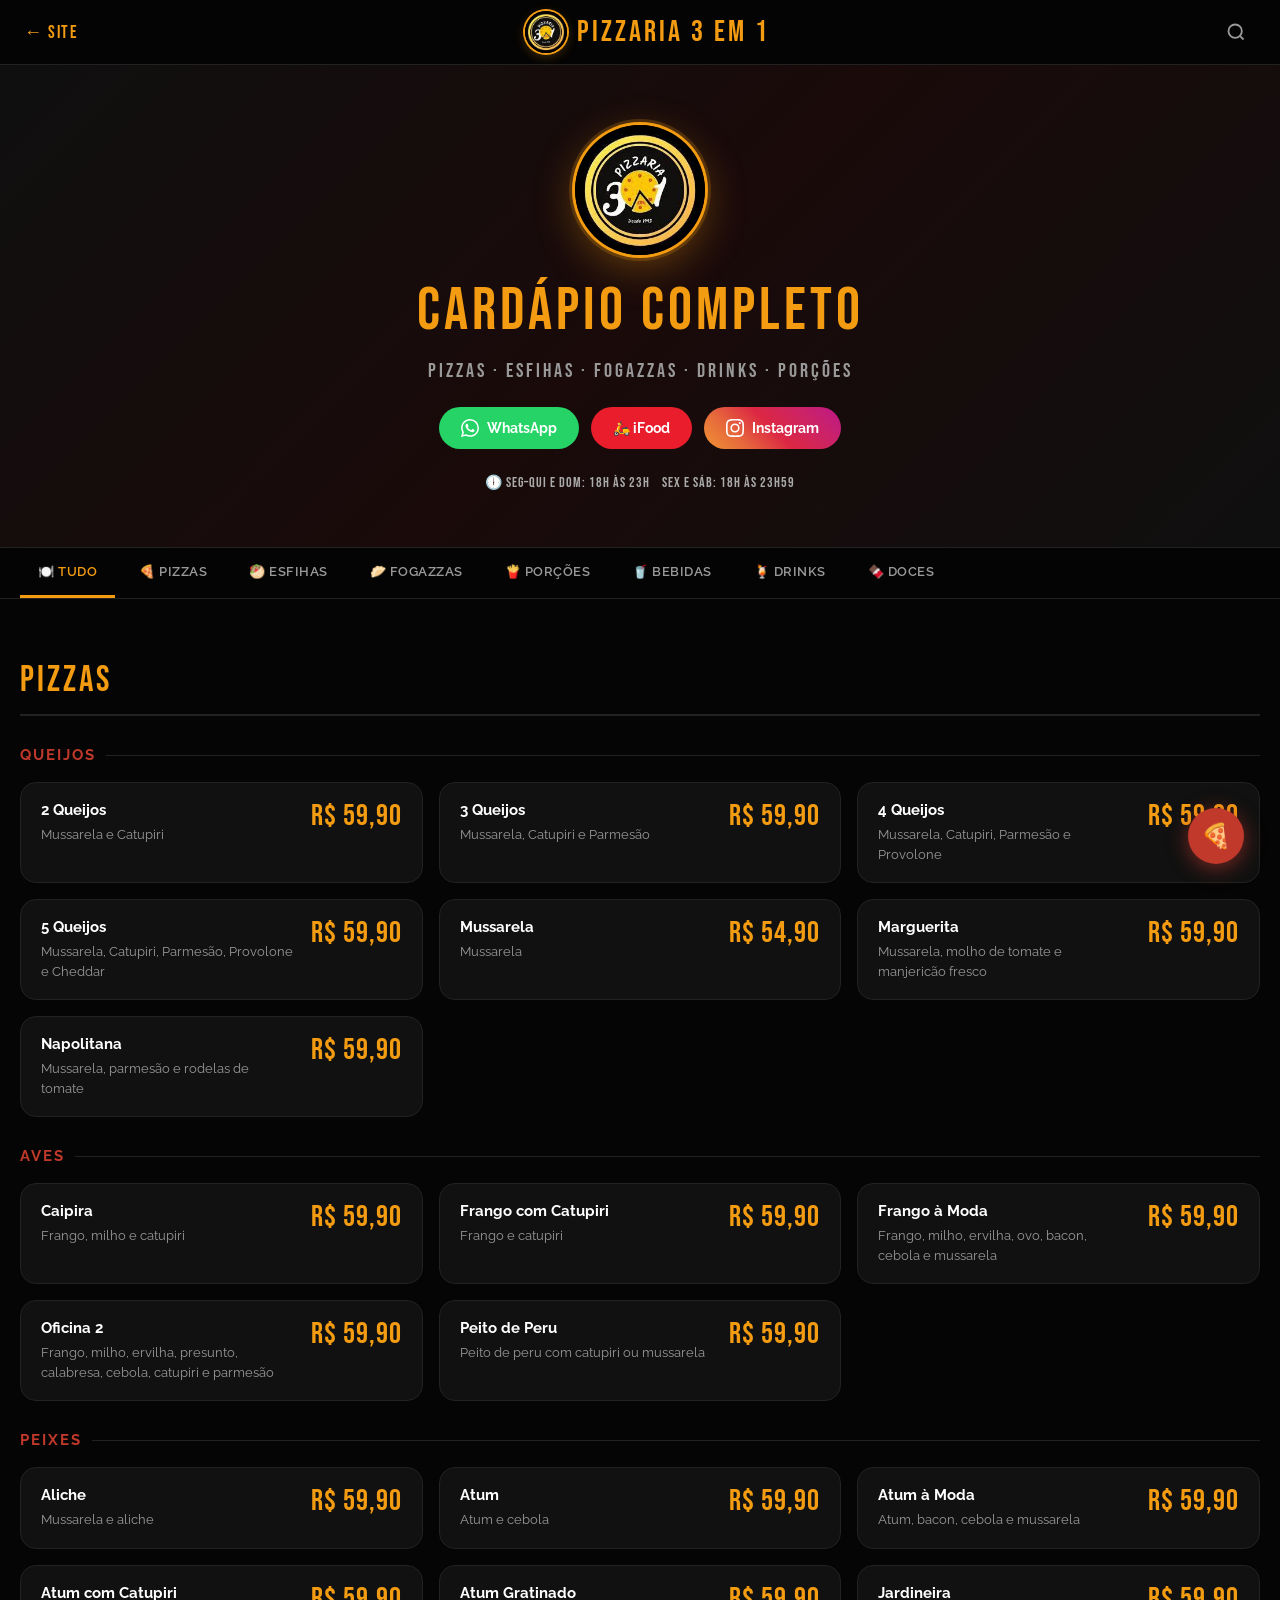
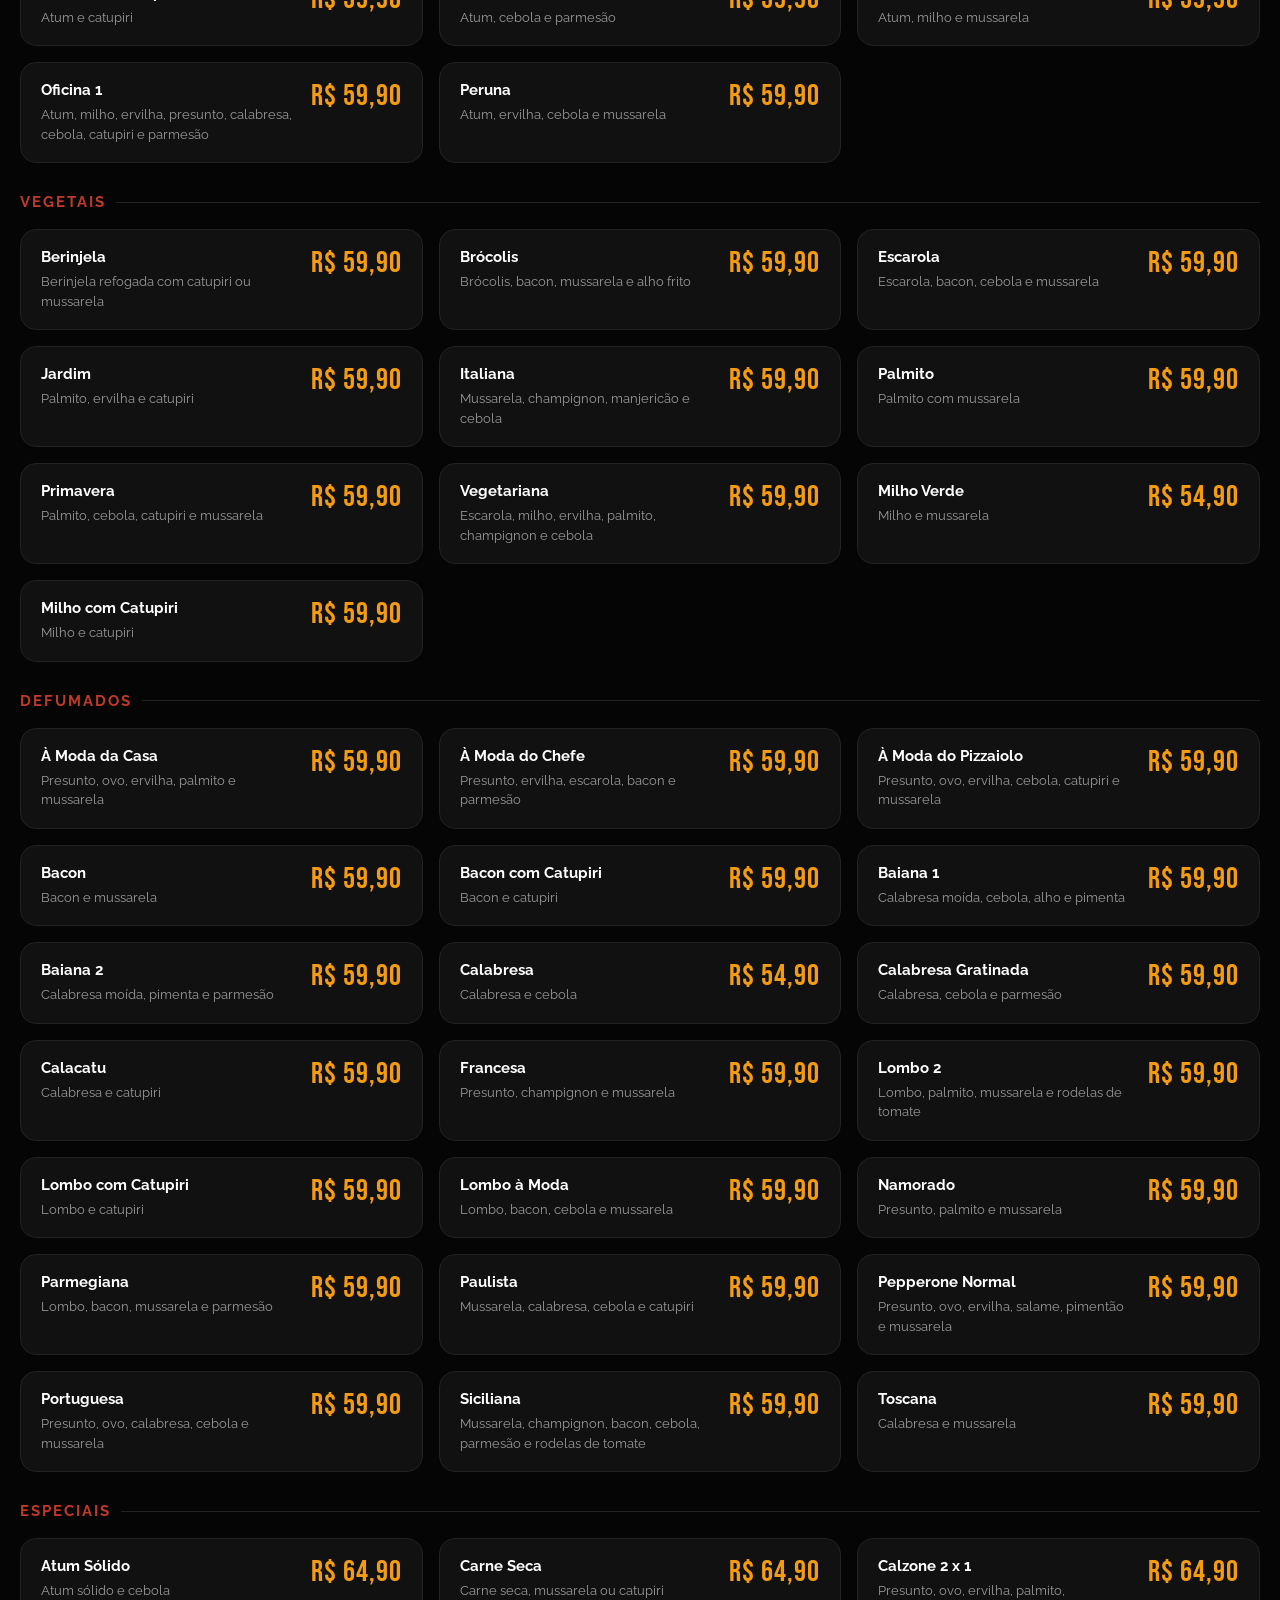
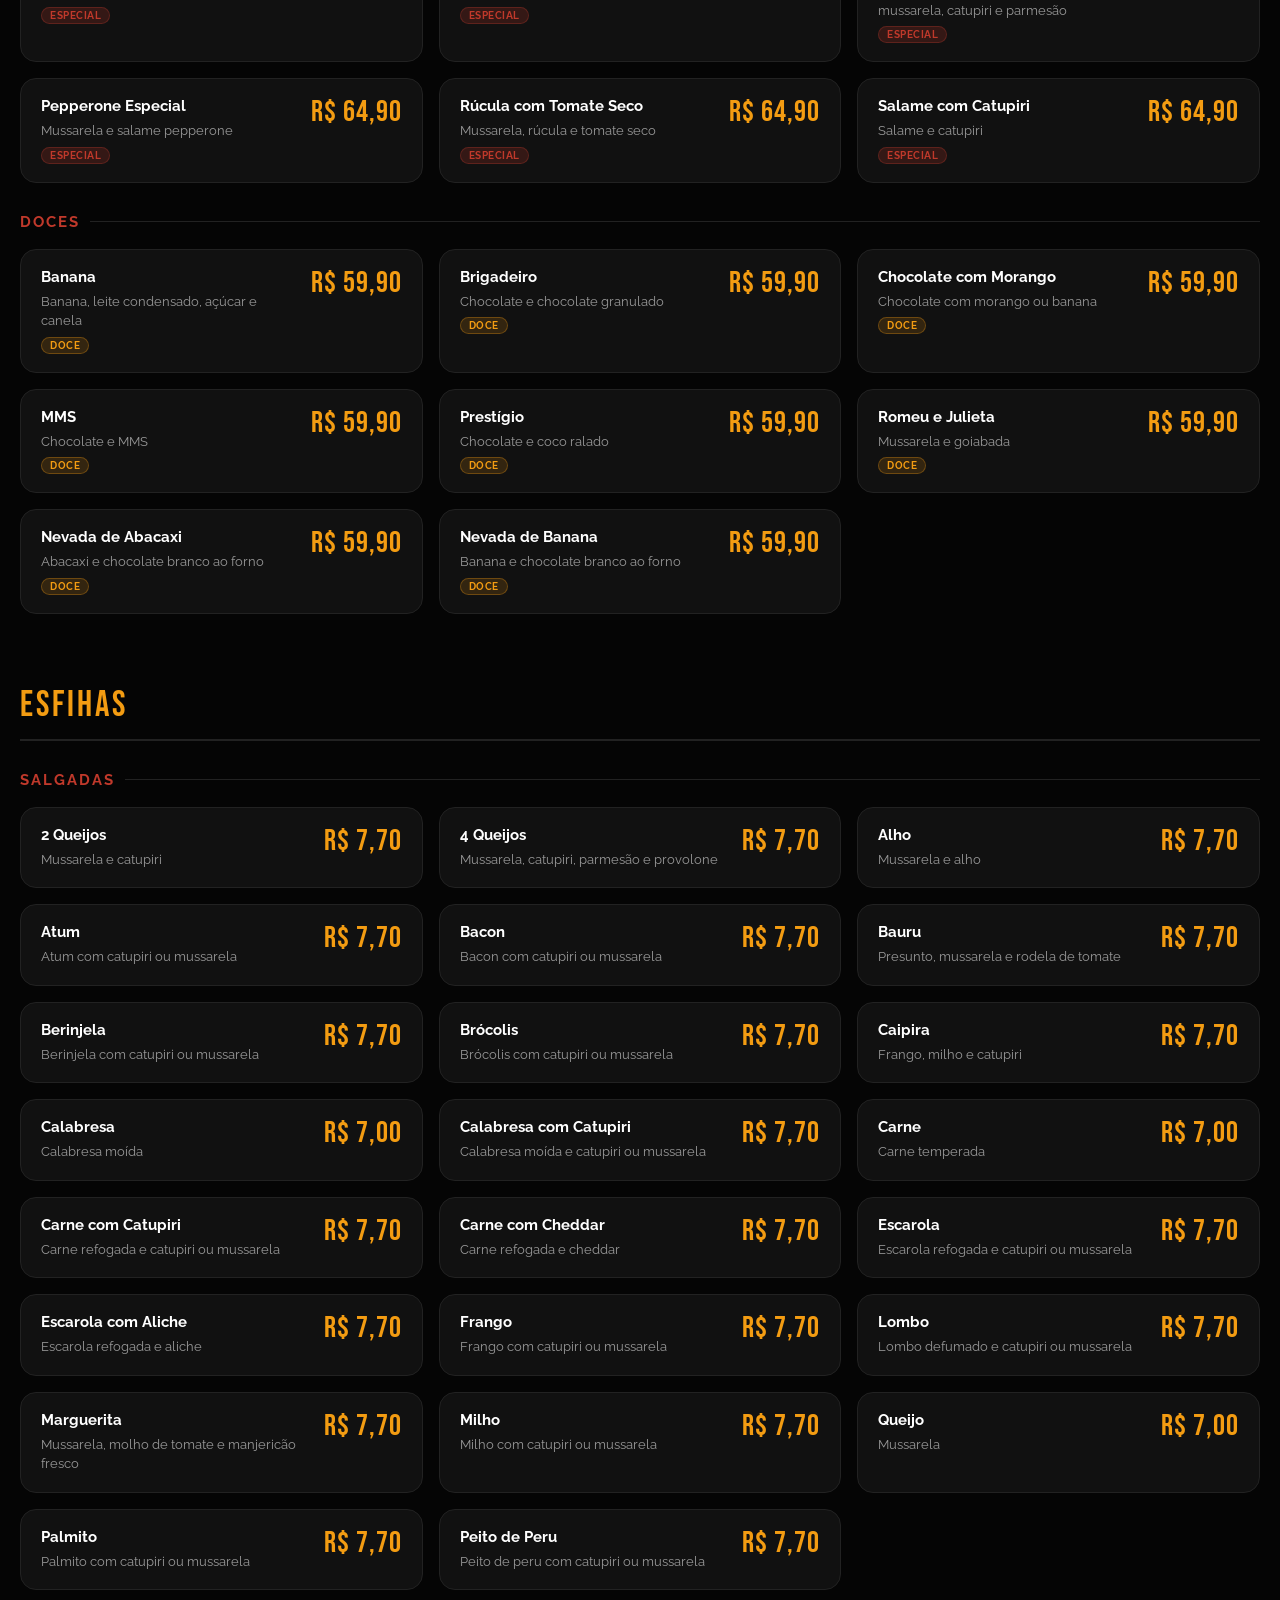
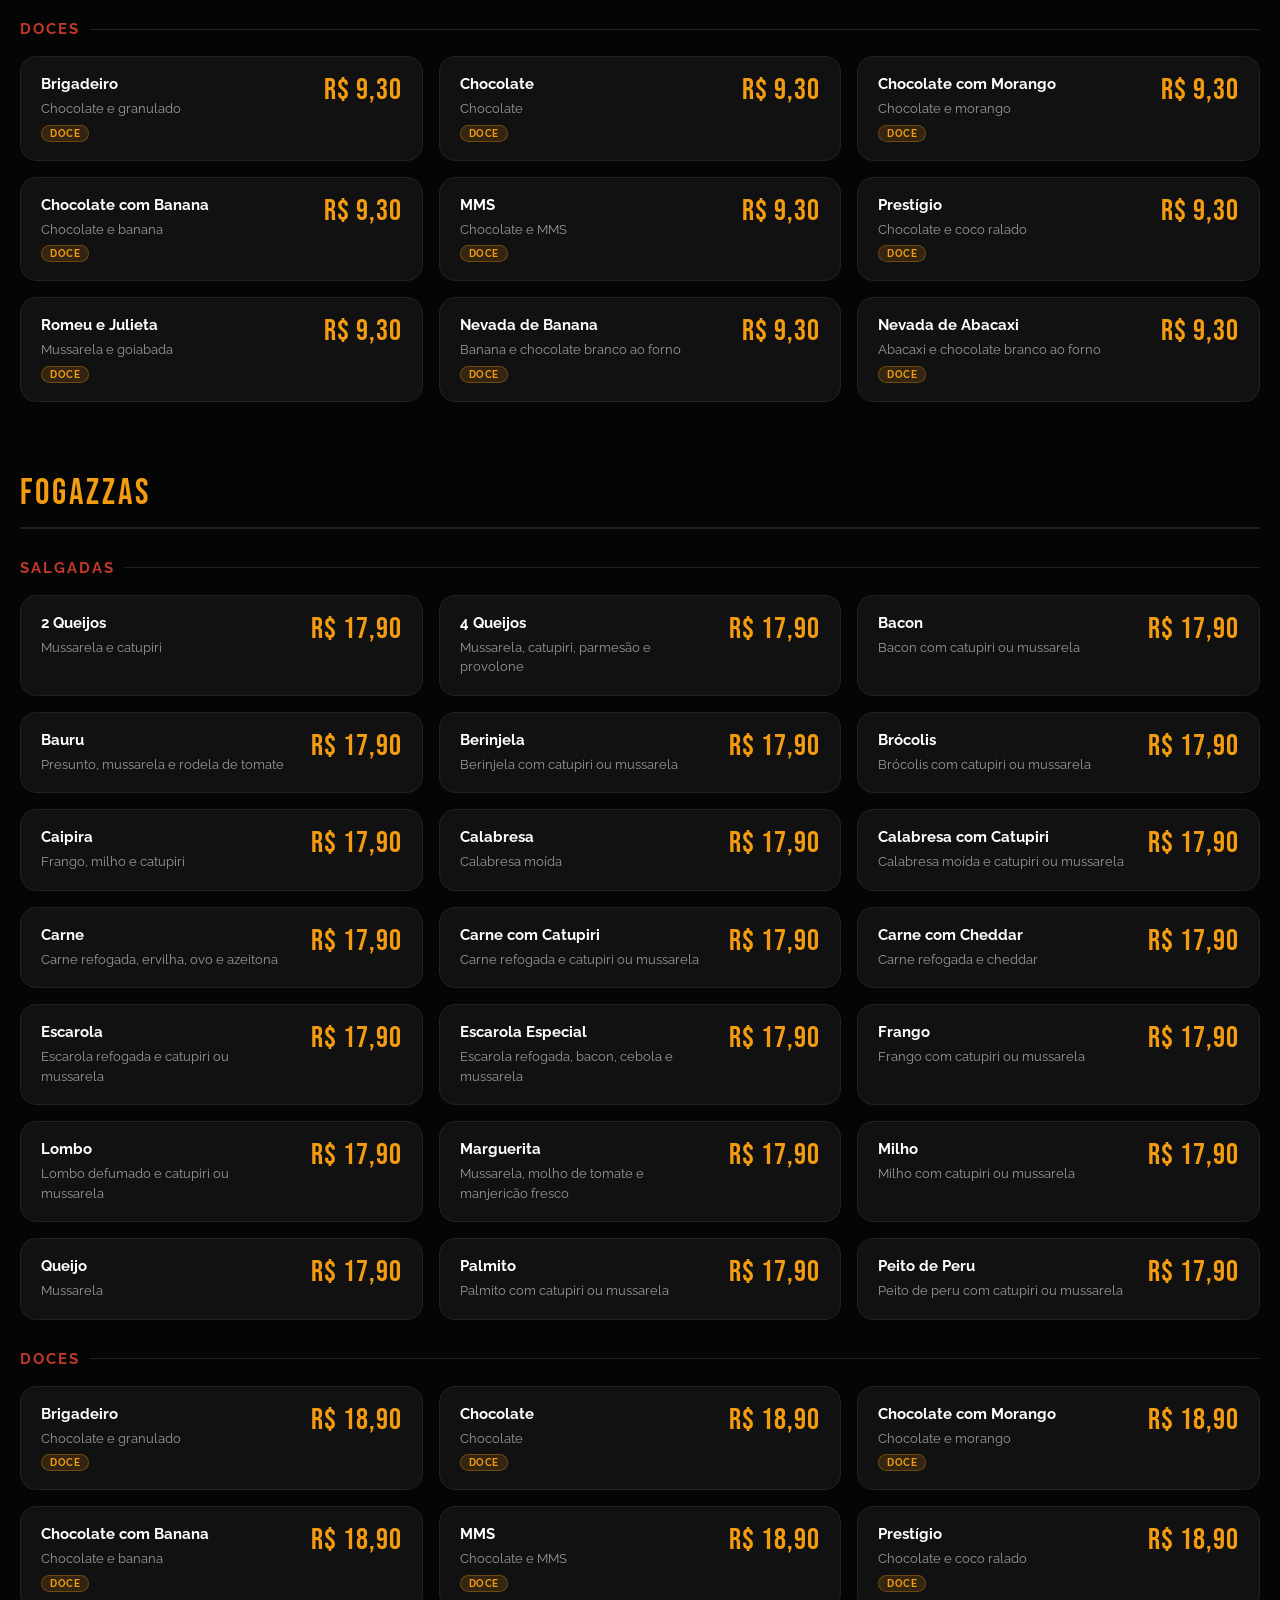
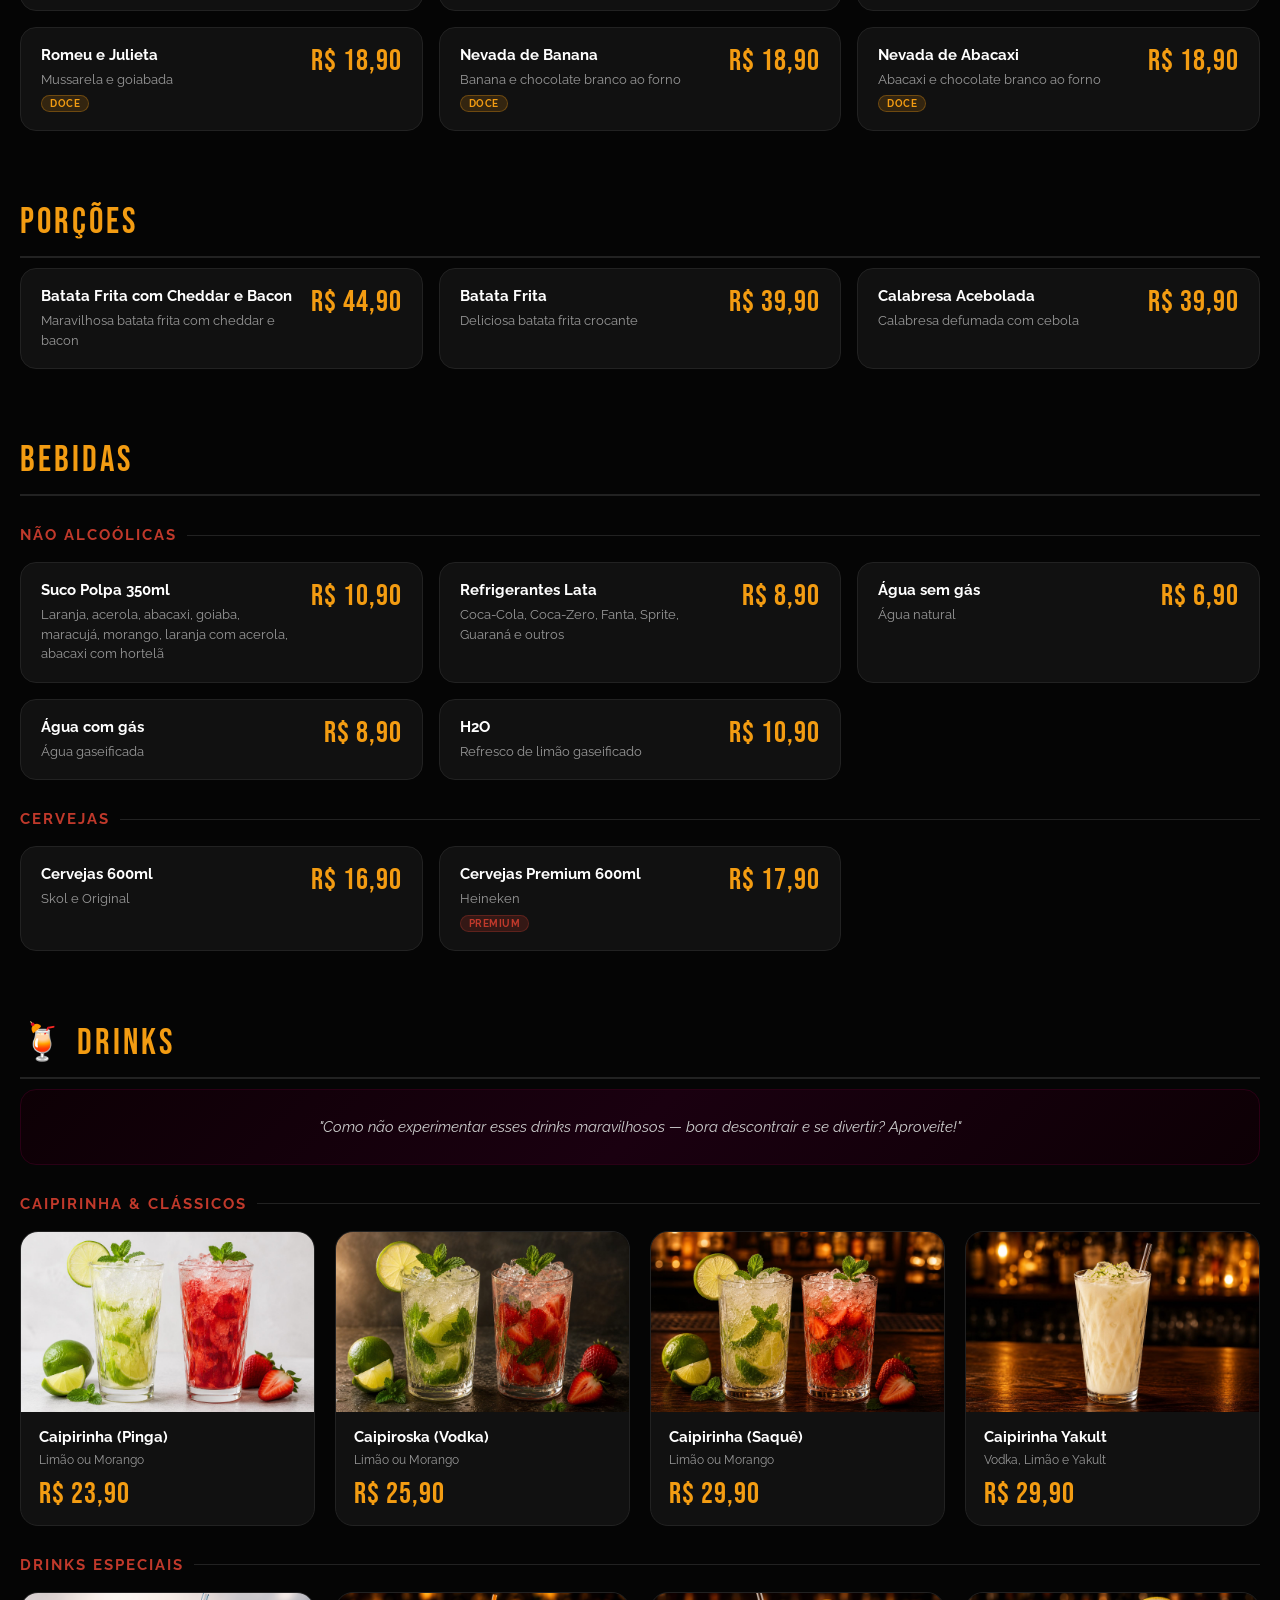
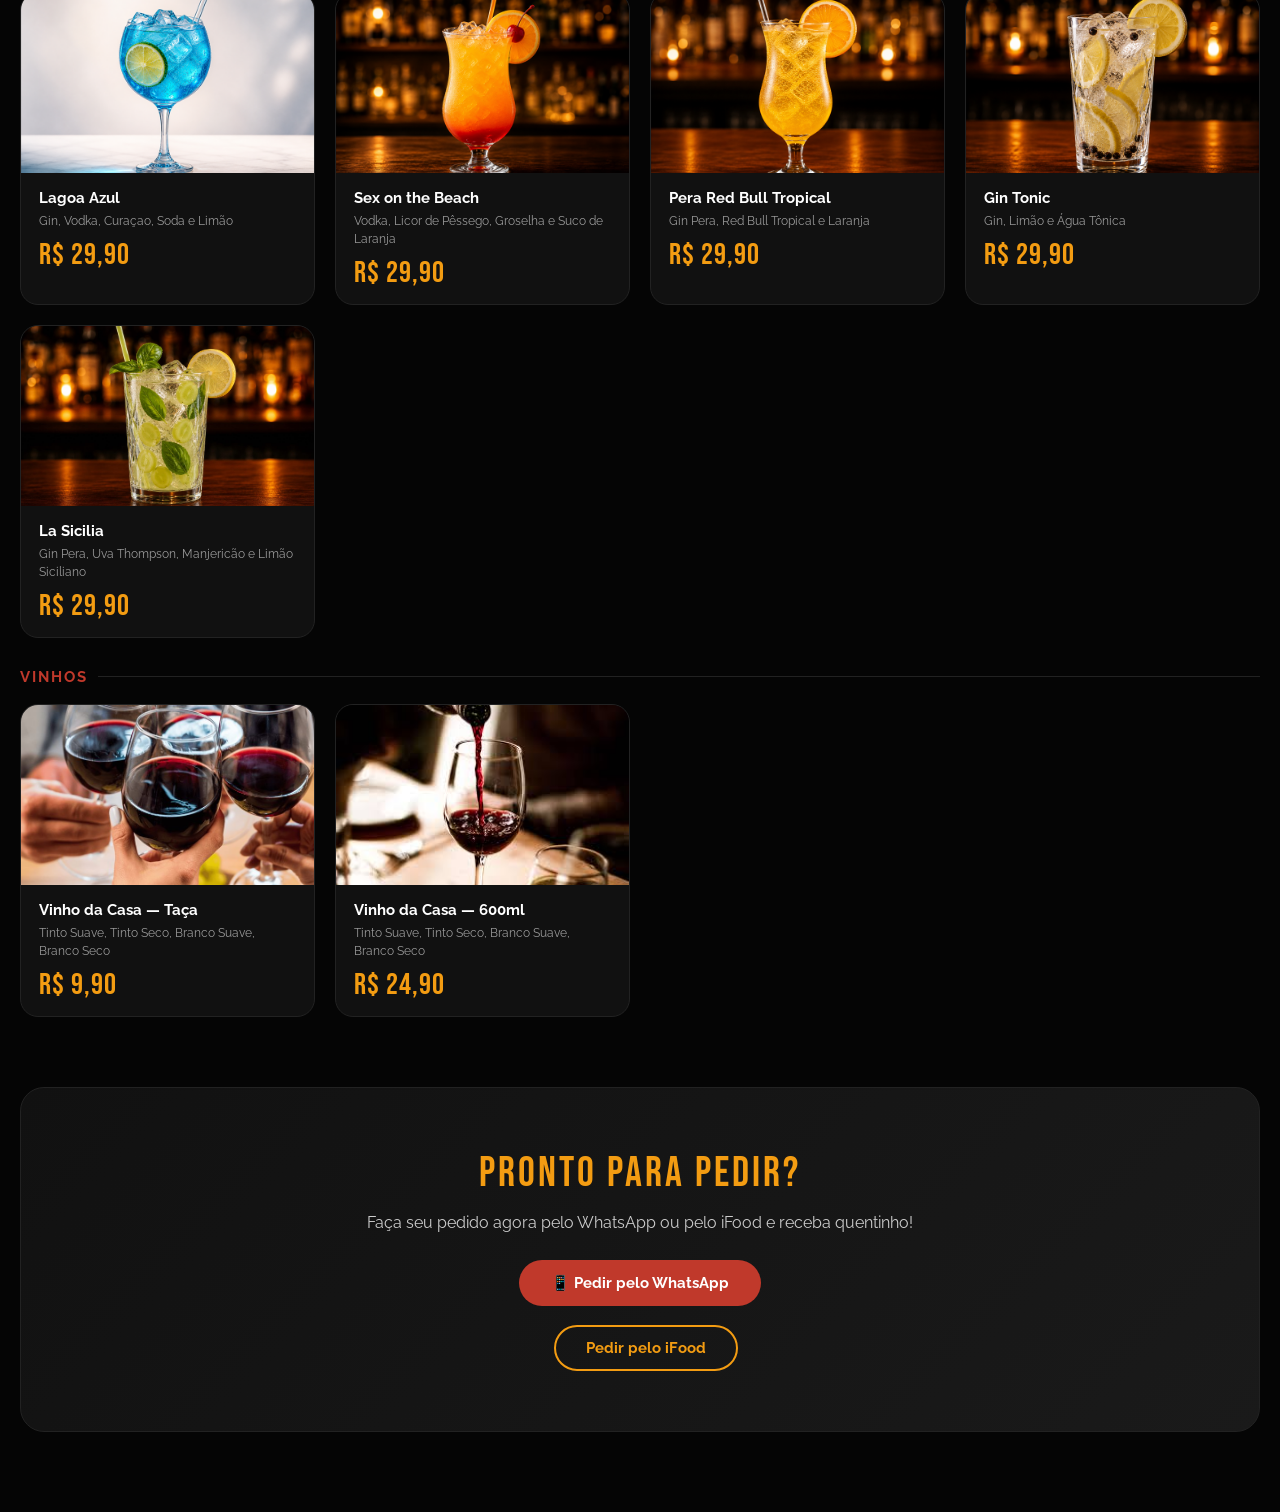
==== commit 323826c6: "Update1.0" ====
--- a/cardapio.html
+++ b/cardapio.html
@@ -5,11 +5,16 @@
   <meta name="viewport" content="width=device-width, initial-scale=1.0" />
   <title>Cardápio Pizzaria 3 em 1 | Pizzas, Esfihas e Fogazzas</title>
   <meta name="description" content="Veja o cardápio completo da Pizzaria 3 em 1 em São Bernardo do Campo: pizzas, esfihas, fogazzas, porções, bebidas e drinks.">
+  <link rel="canonical" href="https://vinibr07gomes-alt.github.io/Pizzaria31/cardapio.html">
   <meta property="og:title" content="Cardápio Pizzaria 3 em 1 - São Bernardo do Campo">
   <meta property="og:description" content="O melhor rodízio de pizzas, esfihas e fogazzas em São Bernardo do Campo. Ambiente familiar há mais de 30 anos.">
-  <meta property="og:image" content="https://images.unsplash.com/photo-1513104890138-7c749659a591?q=80&w=1200&auto=format&fit=crop">
-  <meta property="og:url" content="https://www.3em1pizzaria.com.br/cardapio.html">
+  <meta property="og:image" content="https://vinibr07gomes-alt.github.io/Pizzaria31/imagens/heroback.avif">
+  <meta property="og:url" content="https://vinibr07gomes-alt.github.io/Pizzaria31/cardapio.html">
   <meta property="og:type" content="website">
+  <meta name="twitter:card" content="summary_large_image">
+  <meta name="twitter:title" content="Cardápio Pizzaria 3 em 1">
+  <meta name="twitter:description" content="Pizzas, esfihas, fogazzas, bebidas e drinks da Pizzaria 3 em 1.">
+  <meta name="twitter:image" content="https://vinibr07gomes-alt.github.io/Pizzaria31/imagens/heroback.avif">
   <link href="https://fonts.googleapis.com/css2?family=Playfair+Display:wght@700;900&family=Raleway:wght@400;600;700&family=Bebas+Neue&display=swap" rel="stylesheet">
 
   <link rel="stylesheet" href="CSS/cardapio.css">
@@ -56,17 +61,20 @@
   <div class="quick-links">
     <a href="https://wa.me/5511997281316?text=Olá! Gostaria de fazer um pedido"
        target="_blank"
+       rel="noopener"
        class="quick-link quick-link-whatsapp">
       <svg viewBox="0 0 24 24" fill="white" width="18" height="18"><path d="M17.472 14.382c-.297-.149-1.758-.867-2.03-.967-.273-.099-.471-.148-.67.15-.197.297-.767.966-.94 1.164-.173.199-.347.223-.644.075-.297-.15-1.255-.463-2.39-1.475-.883-.788-1.48-1.761-1.653-2.059-.173-.297-.018-.458.13-.606.134-.133.298-.347.446-.52.149-.174.198-.298.298-.497.099-.198.05-.371-.025-.52-.075-.149-.669-1.612-.916-2.207-.242-.579-.487-.5-.669-.51-.173-.008-.371-.01-.57-.01-.198 0-.52.074-.792.372-.272.297-1.04 1.016-1.04 2.479 0 1.462 1.065 2.875 1.213 3.074.149.198 2.096 3.2 5.077 4.487.709.306 1.262.489 1.694.625.712.227 1.36.195 1.871.118.571-.085 1.758-.719 2.006-1.413.248-.694.248-1.289.173-1.413-.074-.124-.272-.198-.57-.347m-5.421 7.403h-.004a9.87 9.87 0 01-5.031-1.378l-.361-.214-3.741.982.998-3.648-.235-.374a9.86 9.86 0 01-1.51-5.26c.001-5.45 4.436-9.884 9.888-9.884 2.64 0 5.122 1.03 6.988 2.898a9.825 9.825 0 012.893 6.994c-.003 5.45-4.437 9.884-9.885 9.884m8.413-18.297A11.815 11.815 0 0012.05 0C5.495 0 .16 5.335.157 11.892c0 2.096.547 4.142 1.588 5.945L.057 24l6.305-1.654a11.882 11.882 0 005.683 1.448h.005c6.554 0 11.89-5.335 11.893-11.893a11.821 11.821 0 00-3.48-8.413Z"/></svg>
       WhatsApp
     </a>
     <a href="https://www.ifood.com.br/delivery/sao-bernardo-do-campo-sp/pizzaria-3-em-1--pizzas---esfihas-e-fogazzas--pauliceia/15c0d2d4-c24c-49c1-bb92-0055442c9f05?openCart=true"
        target="_blank"
+       rel="noopener"
        class="quick-link quick-link-ifood">
       🛵 iFood
     </a>
     <a href="https://www.instagram.com/3em1pizzaria/"
        target="_blank"
+       rel="noopener"
        class="quick-link quick-link-instagram">
       <svg viewBox="0 0 24 24" fill="white" width="18" height="18"><path d="M12 2.163c3.204 0 3.584.012 4.85.07 3.252.148 4.771 1.691 4.919 4.919.058 1.265.069 1.645.069 4.849 0 3.205-.012 3.584-.069 4.849-.149 3.225-1.664 4.771-4.919 4.919-1.266.058-1.644.07-4.85.07-3.204 0-3.584-.012-4.849-.07-3.26-.149-4.771-1.699-4.919-4.92-.058-1.265-.07-1.644-.07-4.849 0-3.204.013-3.583.07-4.849.149-3.227 1.664-4.771 4.919-4.919 1.266-.057 1.645-.069 4.849-.069zM12 0C8.741 0 8.333.014 7.053.072 2.695.272.273 2.69.073 7.052.014 8.333 0 8.741 0 12c0 3.259.014 3.668.072 4.948.2 4.358 2.618 6.78 6.98 6.98C8.333 23.986 8.741 24 12 24c3.259 0 3.668-.014 4.948-.072 4.354-.2 6.782-2.618 6.979-6.98.059-1.28.073-1.689.073-4.948 0-3.259-.014-3.667-.072-4.947-.196-4.354-2.617-6.78-6.979-6.98C15.668.014 15.259 0 12 0zm0 5.838a6.162 6.162 0 100 12.324 6.162 6.162 0 000-12.324zM12 16a4 4 0 110-8 4 4 0 010 8zm6.406-11.845a1.44 1.44 0 100 2.881 1.44 1.44 0 000-2.881z"/></svg>
       Instagram
@@ -353,7 +361,7 @@
     <div class="subcat-title">Caipirinha & Clássicos</div>
     <div class="drinks-grid">
       <div class="drink-card" data-cat="drinks">
-        <img src="imagens/drinks/caipirinha.png" alt="Caipirinha Pinga">
+        <img src="imagens/drinks/caipirinha.jpg" alt="Caipirinha Pinga">
         <div class="drink-info">
           <div class="drink-name">Caipirinha (Pinga)</div>
           <div class="drink-desc">Limão ou Morango</div>
@@ -361,7 +369,7 @@
         </div>
       </div>
       <div class="drink-card" data-cat="drinks">
-        <img src="imagens/drinks/caipiroska.png" alt="Caipiroska Vodka">
+        <img src="imagens/drinks/caipiroska.jpg" alt="Caipiroska Vodka">
         <div class="drink-info">
           <div class="drink-name">Caipiroska (Vodka)</div>
           <div class="drink-desc">Limão ou Morango</div>
@@ -369,7 +377,7 @@
         </div>
       </div>
       <div class="drink-card" data-cat="drinks">
-        <img src="imagens/drinks/Saque.png" alt="Caipirinha Saquê">
+        <img src="imagens/drinks/saque.jpg" alt="Caipirinha Saquê">
         <div class="drink-info">
           <div class="drink-name">Caipirinha (Saquê)</div>
           <div class="drink-desc">Limão ou Morango</div>
@@ -377,7 +385,7 @@
         </div>
       </div>
       <div class="drink-card" data-cat="drinks">
-        <img src="imagens/drinks/yakult.png" alt="Caipirinha Yakult">
+        <img src="imagens/drinks/yakult.jpg" alt="Caipirinha Yakult">
         <div class="drink-info">
           <div class="drink-name">Caipirinha Yakult</div>
           <div class="drink-desc">Vodka, Limão e Yakult</div>
@@ -389,7 +397,7 @@
     <div class="subcat-title">Drinks Especiais</div>
     <div class="drinks-grid">
       <div class="drink-card" data-cat="drinks">
-        <img src="imagens/drinks/lagoa_azul.png" alt="Lagoa Azul">
+        <img src="imagens/drinks/lagoa-azul.png" alt="Lagoa Azul">
         <div class="drink-info">
           <div class="drink-name">Lagoa Azul</div>
           <div class="drink-desc">Gin, Vodka, Curaçao, Soda e Limão</div>
@@ -397,7 +405,7 @@
         </div>
       </div>
       <div class="drink-card" data-cat="drinks">
-        <img src="imagens/drinks/sex_on_the_beach.png" alt="Sex on the Beach">
+        <img src="imagens/drinks/sex-on-the-beach.png" alt="Sex on the Beach">
         <div class="drink-info">
           <div class="drink-name">Sex on the Beach</div>
           <div class="drink-desc">Vodka, Licor de Pêssego, Groselha e Suco de Laranja</div>
@@ -405,7 +413,7 @@
         </div>
       </div>
       <div class="drink-card" data-cat="drinks">
-        <img src="imagens/drinks/pera_redbull.png" alt="Pera Red Bull Tropical">
+        <img src="imagens/drinks/pera-redbull.png" alt="Pera Red Bull Tropical">
         <div class="drink-info">
           <div class="drink-name">Pera Red Bull Tropical</div>
           <div class="drink-desc">Gin Pera, Red Bull Tropical e Laranja</div>
@@ -413,7 +421,7 @@
         </div>
       </div>
       <div class="drink-card" data-cat="drinks">
-        <img src="imagens/drinks/gin%20tonico.png" alt="Gin Tonic">
+        <img src="imagens/drinks/gin-tonico.png" alt="Gin Tonic">
         <div class="drink-info">
           <div class="drink-name">Gin Tonic</div>
           <div class="drink-desc">Gin, Limão e Água Tônica</div>
@@ -421,7 +429,7 @@
         </div>
       </div>
       <div class="drink-card" data-cat="drinks">
-        <img src="imagens/drinks/sicilia.png" alt="La Sicilia">
+        <img src="imagens/drinks/sicilia.jpg" alt="La Sicilia">
         <div class="drink-info">
           <div class="drink-name">La Sicilia</div>
           <div class="drink-desc">Gin Pera, Uva Thompson, Manjericão e Limão Siciliano</div>
@@ -432,16 +440,16 @@
 
     <div class="subcat-title">Vinhos</div>
     <div class="drinks-grid">
-      <div class="drink-card" data-cat="drinks">
-        <img src="https://images.unsplash.com/photo-1510812431401-41d2bd2722f3?q=80&w=800&auto=format&fit=crop" alt="Vinho da Casa Taça">
+      <div class="drink-card wine-card" data-cat="drinks">
+        <img src="imagens/drinks/taca-vinho.jpg" alt="Taças de vinho tinto da casa" loading="lazy" width="720" height="405">
         <div class="drink-info">
           <div class="drink-name">Vinho da Casa — Taça</div>
           <div class="drink-desc">Tinto Suave, Tinto Seco, Branco Suave, Branco Seco</div>
           <div class="drink-price">R$ 9,90</div>
         </div>
       </div>
-      <div class="drink-card" data-cat="drinks">
-        <img src="https://images.unsplash.com/photo-1474722883778-792e7990302f?q=80&w=800&auto=format&fit=crop" alt="Vinho da Casa 600ml">
+      <div class="drink-card wine-card" data-cat="drinks">
+        <img src="imagens/drinks/gvinho.jfif" alt="Vinho tinto servido na taça" loading="lazy" width="285" height="177">
         <div class="drink-info">
           <div class="drink-name">Vinho da Casa — 600ml</div>
           <div class="drink-desc">Tinto Suave, Tinto Seco, Branco Suave, Branco Seco</div>
@@ -461,8 +469,8 @@
   <div class="cta-bottom">
     <h2>Pronto para pedir?</h2>
     <p>Faça seu pedido agora pelo WhatsApp ou pelo iFood e receba quentinho!</p>
-    <a href="https://wa.me/5511997281316?text=Ol%C3%A1!%20Vi%20o%20card%C3%A1pio%20online%20e%20gostaria%20de%20fazer%20um%20pedido.%20Segue%20minha%20lista%3A%20" class="btn" target="_blank">📱 Pedir pelo WhatsApp</a> <br><br>
-    <a href="https://www.ifood.com.br/delivery/sao-bernardo-do-campo-sp/pizzaria-3-em-1--pizzas---esfihas-e-fogazzas--pauliceia/15c0d2d4-c24c-49c1-bb92-0055442c9f05?openCart=true" class="btn-ghost" target="_blank">Pedir pelo iFood</a>
+    <a href="https://wa.me/5511997281316?text=Ol%C3%A1!%20Vi%20o%20card%C3%A1pio%20online%20e%20gostaria%20de%20fazer%20um%20pedido.%20Segue%20minha%20lista%3A%20" class="btn" target="_blank" rel="noopener">📱 Pedir pelo WhatsApp</a> <br><br>
+    <a href="https://www.ifood.com.br/delivery/sao-bernardo-do-campo-sp/pizzaria-3-em-1--pizzas---esfihas-e-fogazzas--pauliceia/15c0d2d4-c24c-49c1-bb92-0055442c9f05?openCart=true" class="btn-ghost" target="_blank" rel="noopener">Pedir pelo iFood</a>
   </div>
 
 </div>
--- a/CSS/cardapio.css
+++ b/CSS/cardapio.css
@@ -123,6 +123,7 @@
       pointer-events: none;
       transition: clip-path 0.38s cubic-bezier(0.4, 0, 0.2, 1);
       z-index: 5;
+      overflow: hidden;
     }
 
     .header-search-wrap.open {
@@ -246,6 +247,7 @@
 
     .filter-tabs {
       max-width: 1300px;
+      width: 100%;
       margin: auto;
       padding: 0 20px;
       display: flex;
@@ -379,7 +381,10 @@
 
     .item-card.hidden { display: none; }
 
-    .item-info { flex: 1; }
+    .item-info {
+      flex: 1;
+      min-width: 0;
+    }
 
     .item-name {
       font-weight: 700;
@@ -396,11 +401,16 @@
 
     .item-price {
       color: var(--gold);
-      font-weight: 700;
-      font-size: 18px;
-      font-family: 'Playfair Display', serif;
+      font-weight: 400;
+      font-size: clamp(24px, 2.6vw, 30px);
+      font-family: 'Bebas Neue', 'Barlow Condensed', sans-serif;
+      letter-spacing: 1px;
+      line-height: 1;
       white-space: nowrap;
       flex-shrink: 0;
+      min-width: 86px;
+      text-align: right;
+      font-variant-numeric: tabular-nums;
     }
 
     .item-badge {
@@ -633,6 +643,15 @@
 
     /* ── Mobile (≤ 640px) ── */
     @media (max-width: 640px) {
+      body,
+      header,
+      .cardapio-hero,
+      .filter-wrap,
+      .content {
+        max-width: 100vw;
+        overflow-x: clip;
+      }
+
       /* Header */
       .header-inner { padding: 10px 14px; height: 58px; gap: 8px; }
       .back-btn { font-size: 15px; letter-spacing: 1px; }
@@ -666,16 +685,25 @@
 
       /* Cards */
       .items-grid { grid-template-columns: 1fr; gap: 12px; }
-      .item-card { padding: 14px 16px; border-radius: 14px; }
+      .item-card {
+        padding: 14px 16px;
+        border-radius: 14px;
+        align-items: center;
+        gap: 12px;
+      }
       .item-name { font-size: 14px; }
-      .item-price { font-size: 16px; }
+      .item-price {
+        font-size: 24px;
+        min-width: 76px;
+        align-self: center;
+      }
 
       /* Drinks */
       .drinks-grid { grid-template-columns: 1fr 1fr; gap: 12px; }
       .drink-card img { height: 130px; }
       .drink-info { padding: 12px 14px; }
       .drink-name { font-size: 13px; }
-      .drink-price { font-size: 17px; }
+      .drink-price { font-size: 24px; }
 
       /* CTA */
       .cta-bottom { padding: 36px 16px; border-radius: 16px; margin-top: 24px; }
@@ -699,6 +727,15 @@
       .back-btn { font-size: 13px; }
       .cardapio-hero h1 { font-size: 28px; }
       .tab-btn { font-size: 10px; padding: 14px 7px; }
+      .item-card {
+        flex-direction: column;
+        align-items: flex-start;
+      }
+      .item-price {
+        min-width: 0;
+        text-align: left;
+        align-self: flex-start;
+      }
       .drinks-grid { grid-template-columns: 1fr; }
       .search-inner { padding: 0 12px; gap: 8px; }
       .header-search-wrap input { font-size: 14px; }
@@ -729,6 +766,11 @@
       display: block;
     }
 
+    .wine-card img {
+      object-position: center;
+      background: #160006;
+    }
+
     .drink-info { padding: 16px 18px; }
 
     .drink-name {
@@ -747,9 +789,12 @@
 
     .drink-price {
       color: var(--gold);
-      font-weight: 700;
-      font-size: 20px;
-      font-family: 'Playfair Display', serif;
+      font-weight: 400;
+      font-size: clamp(24px, 2.6vw, 30px);
+      font-family: 'Bebas Neue', 'Barlow Condensed', sans-serif;
+      line-height: 1;
+      letter-spacing: 1px;
+      font-variant-numeric: tabular-nums;
     }
 
     .drink-hero {
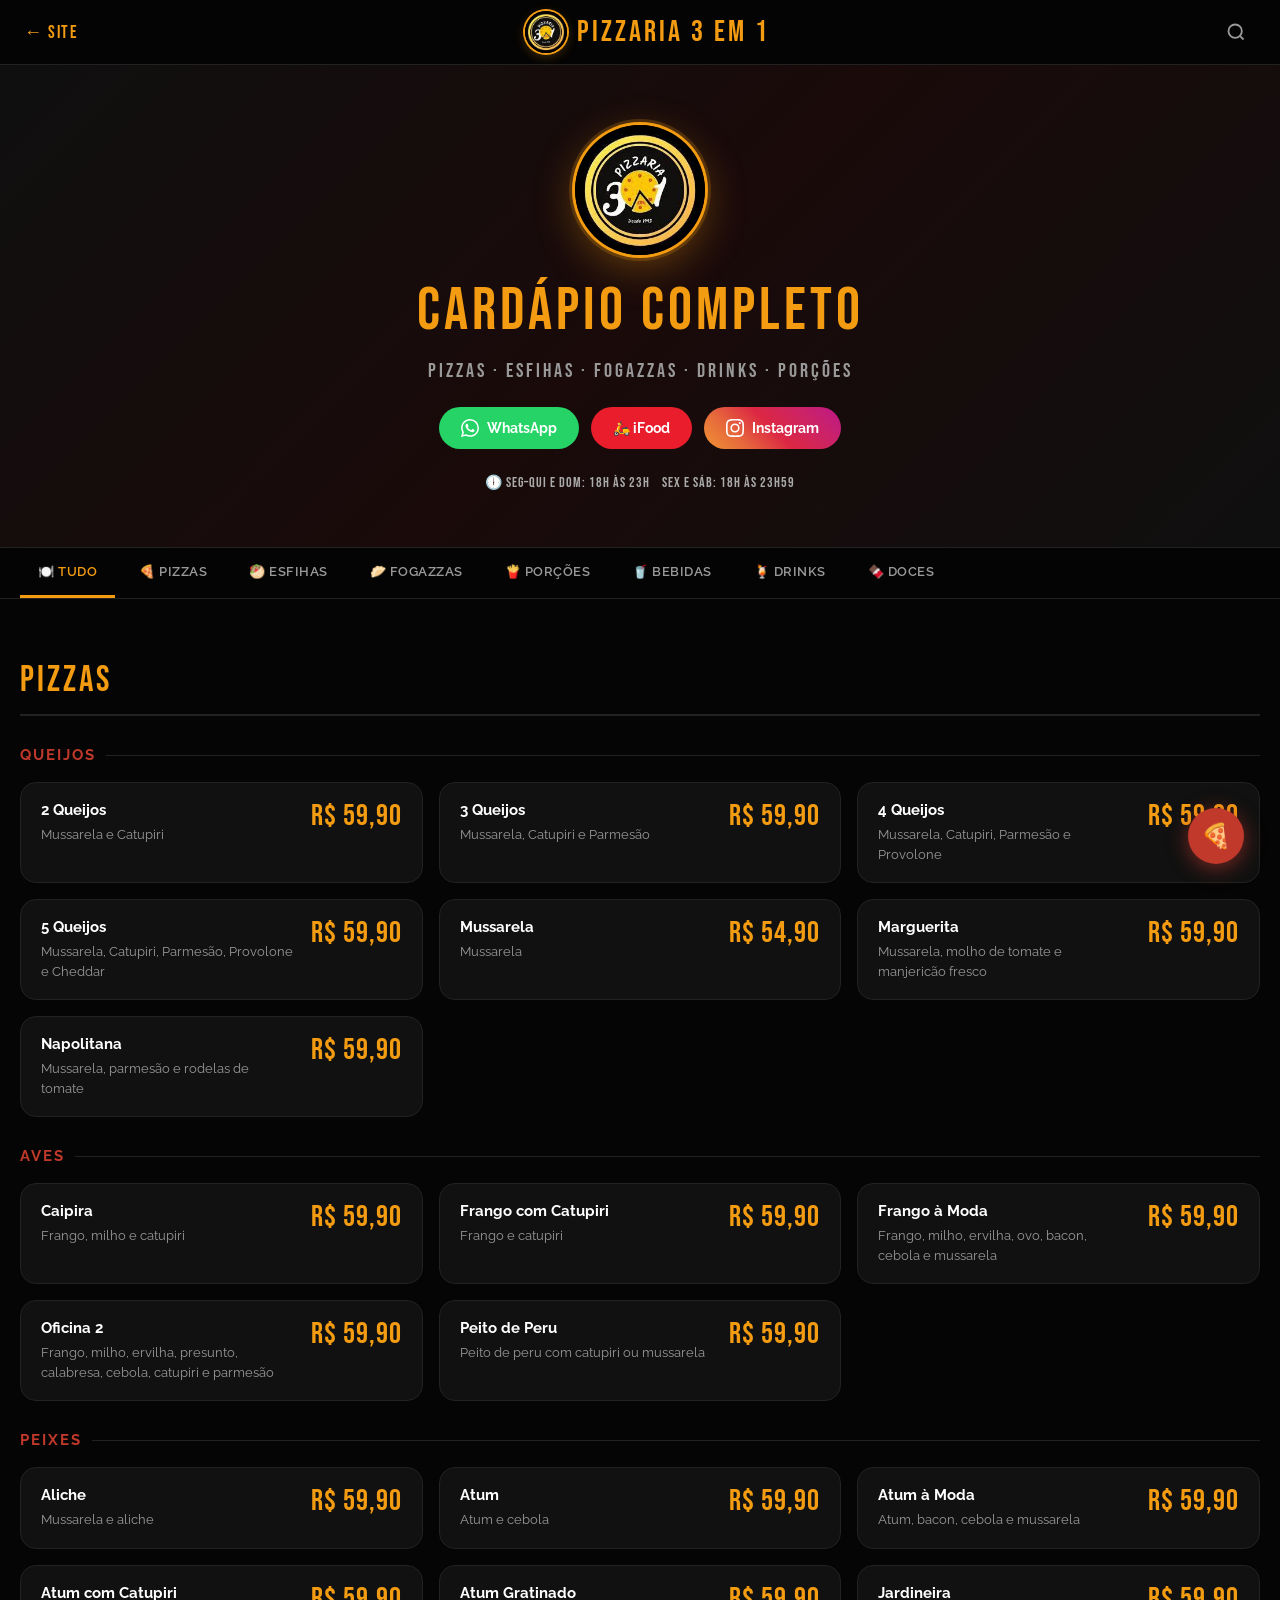
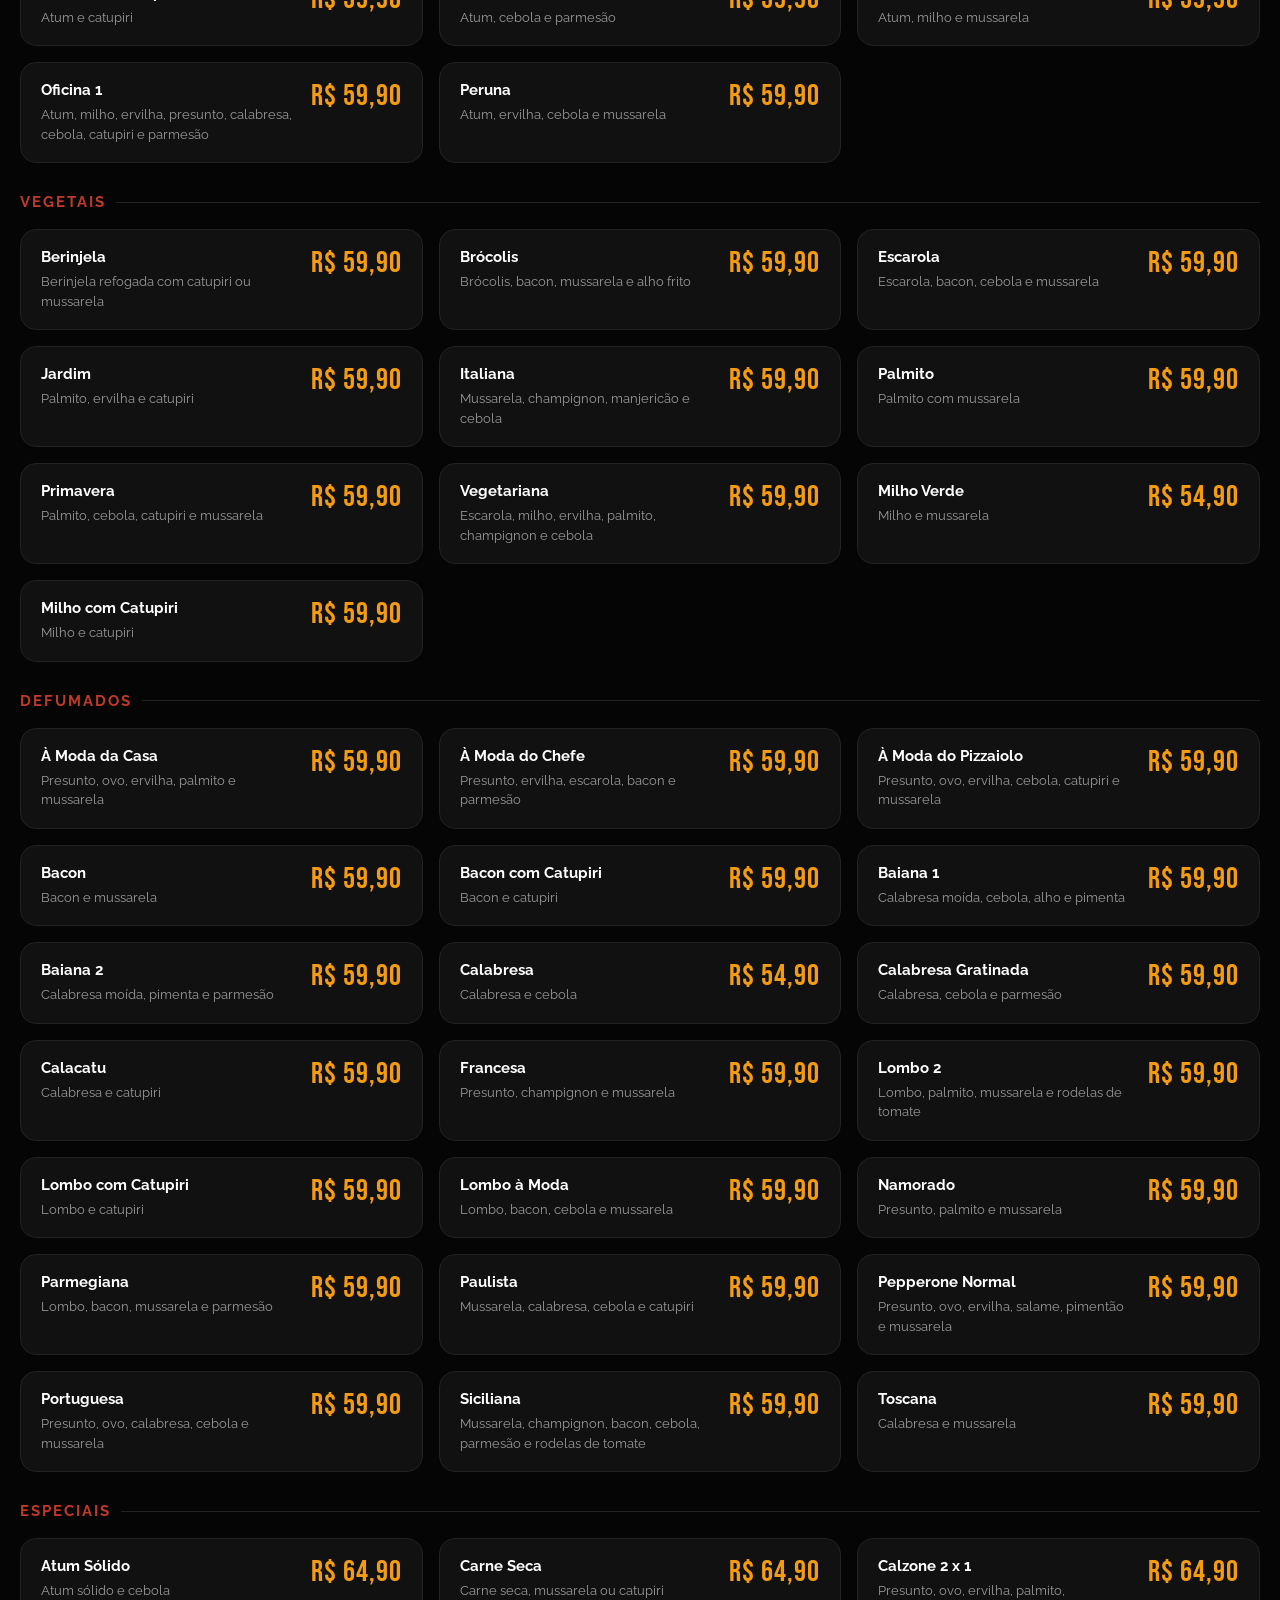
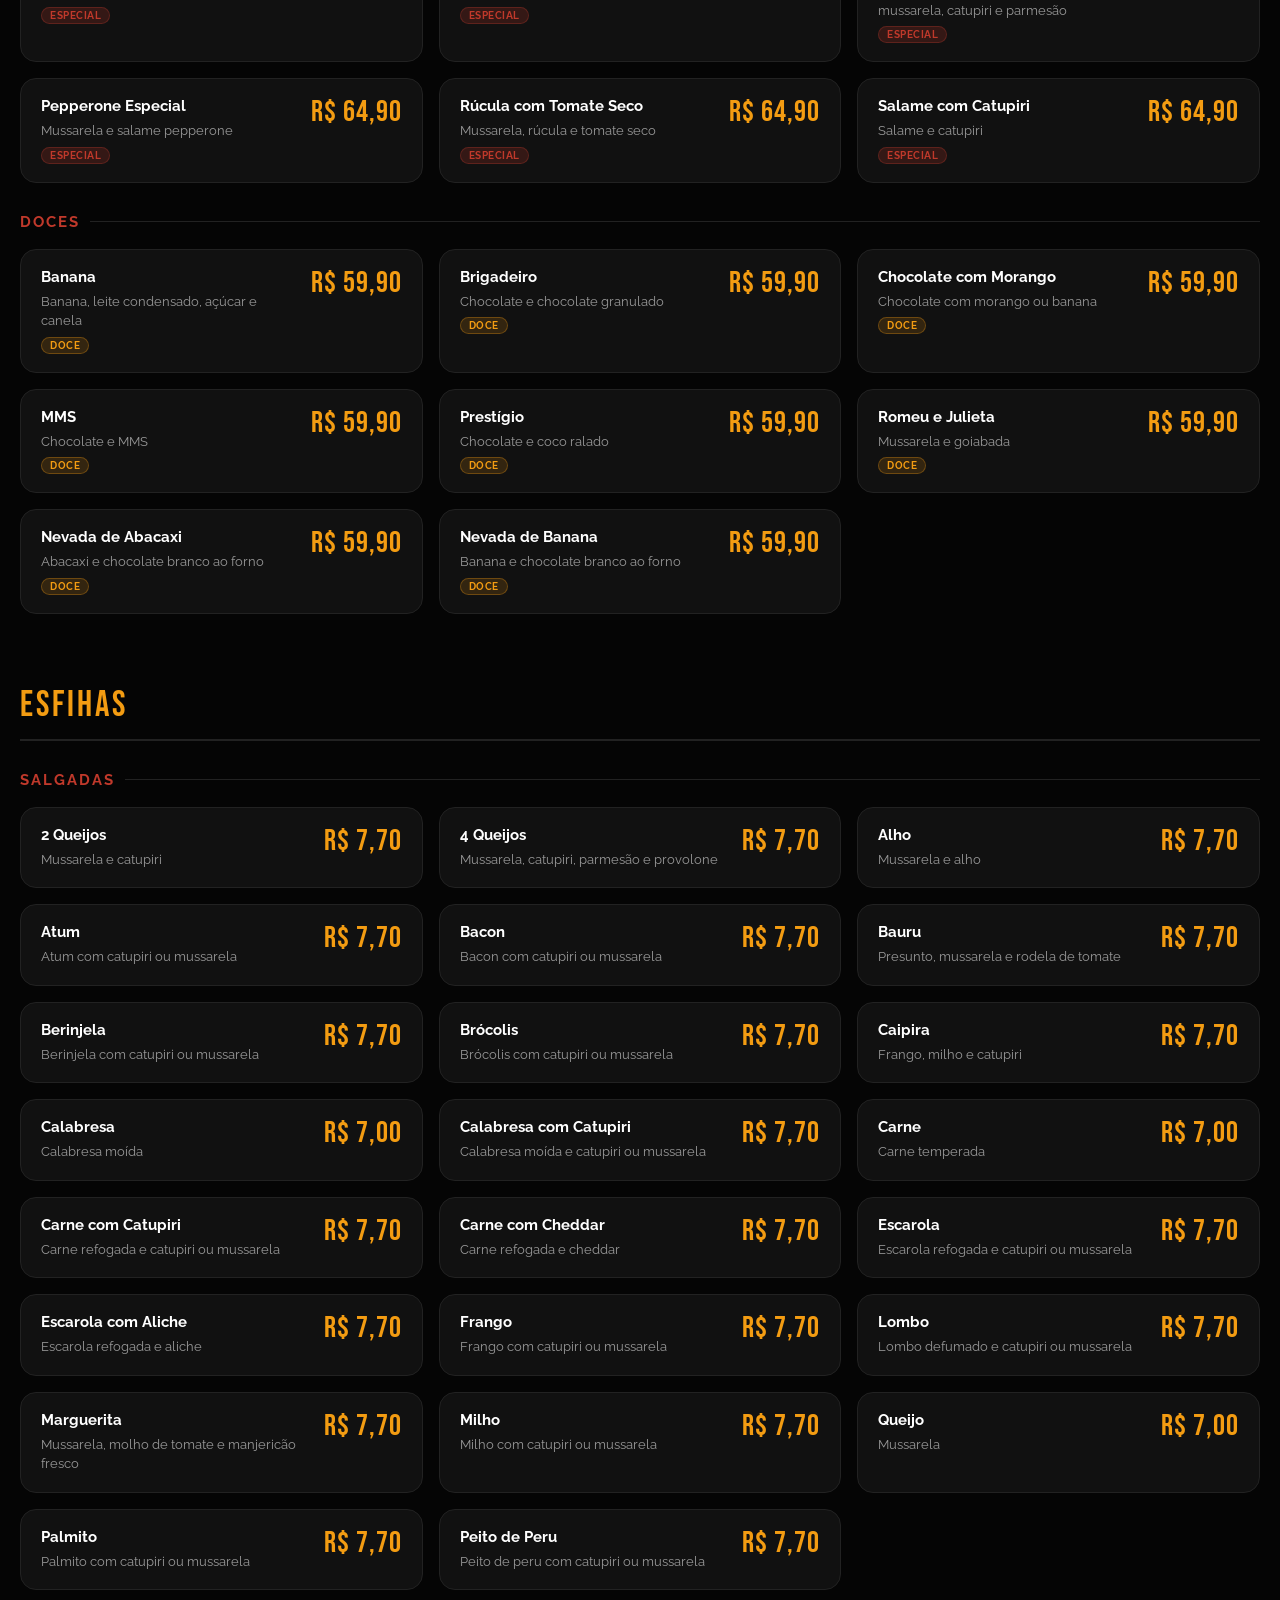
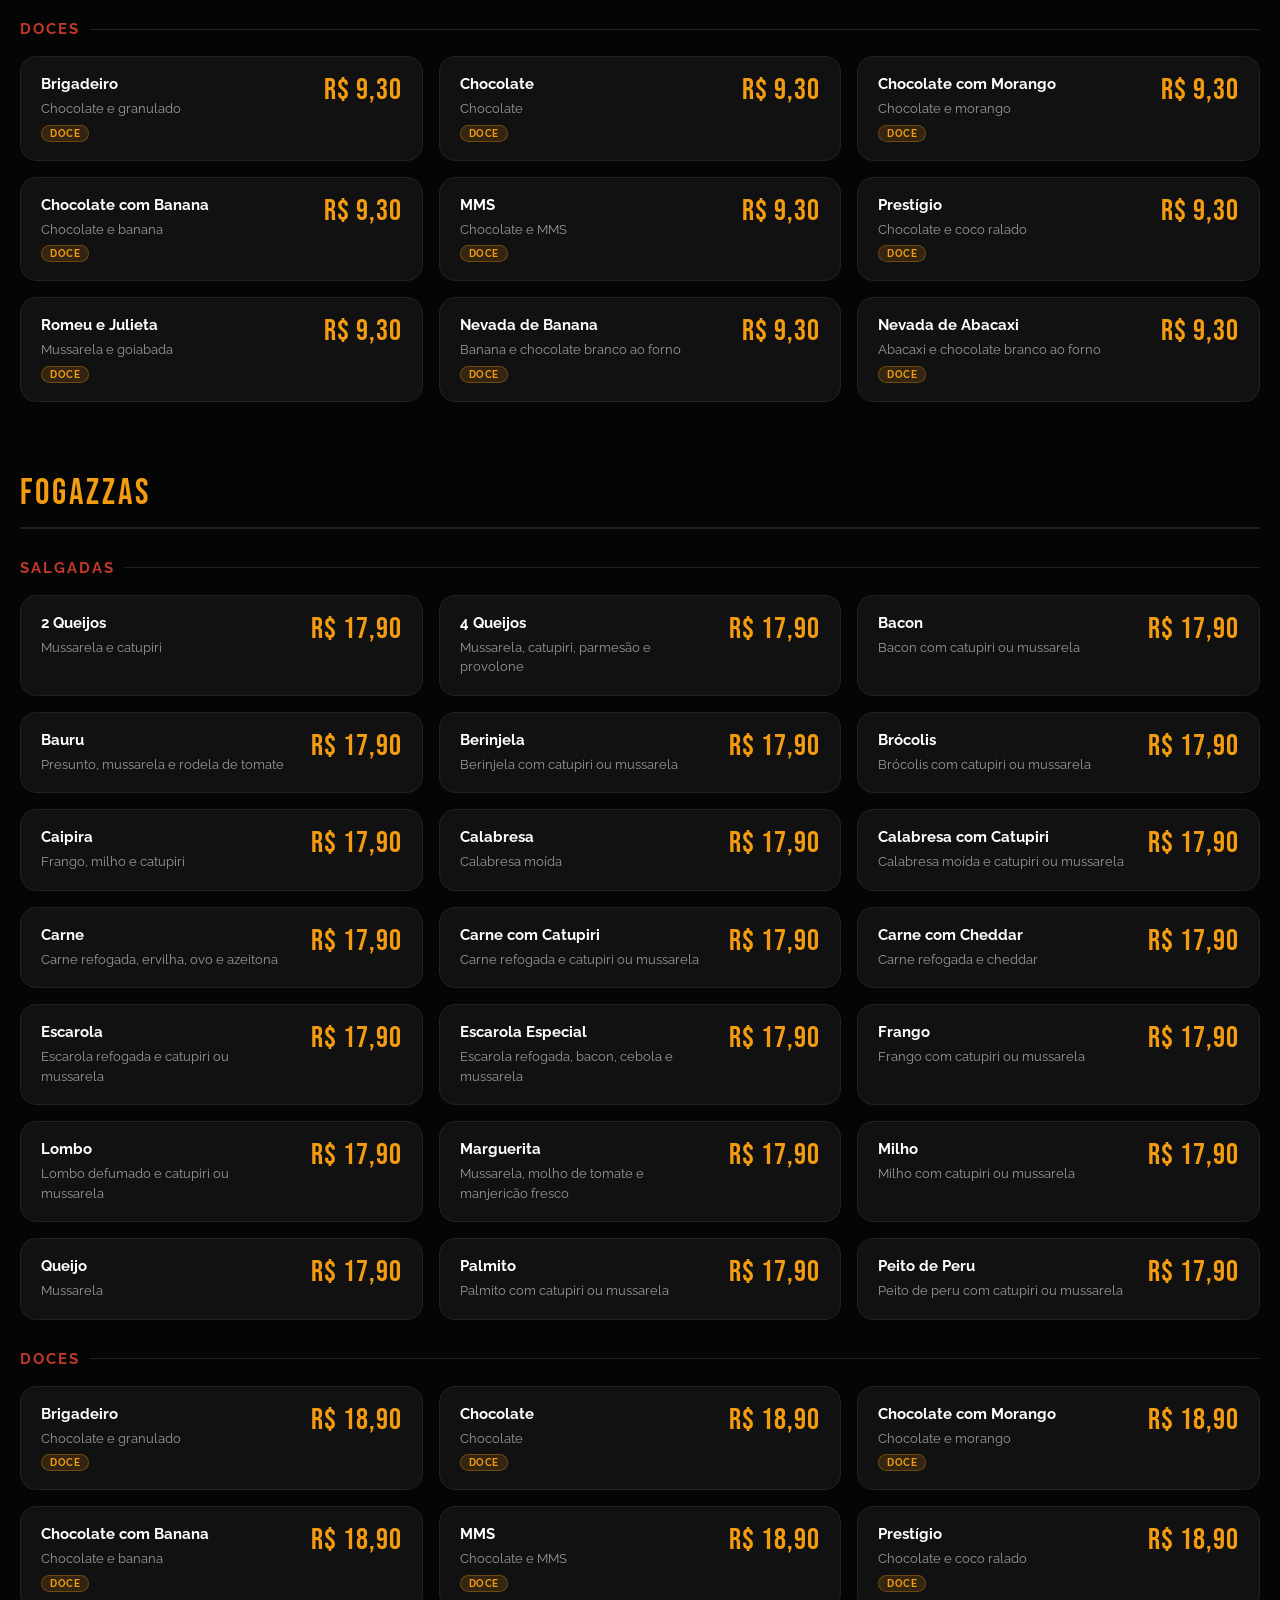
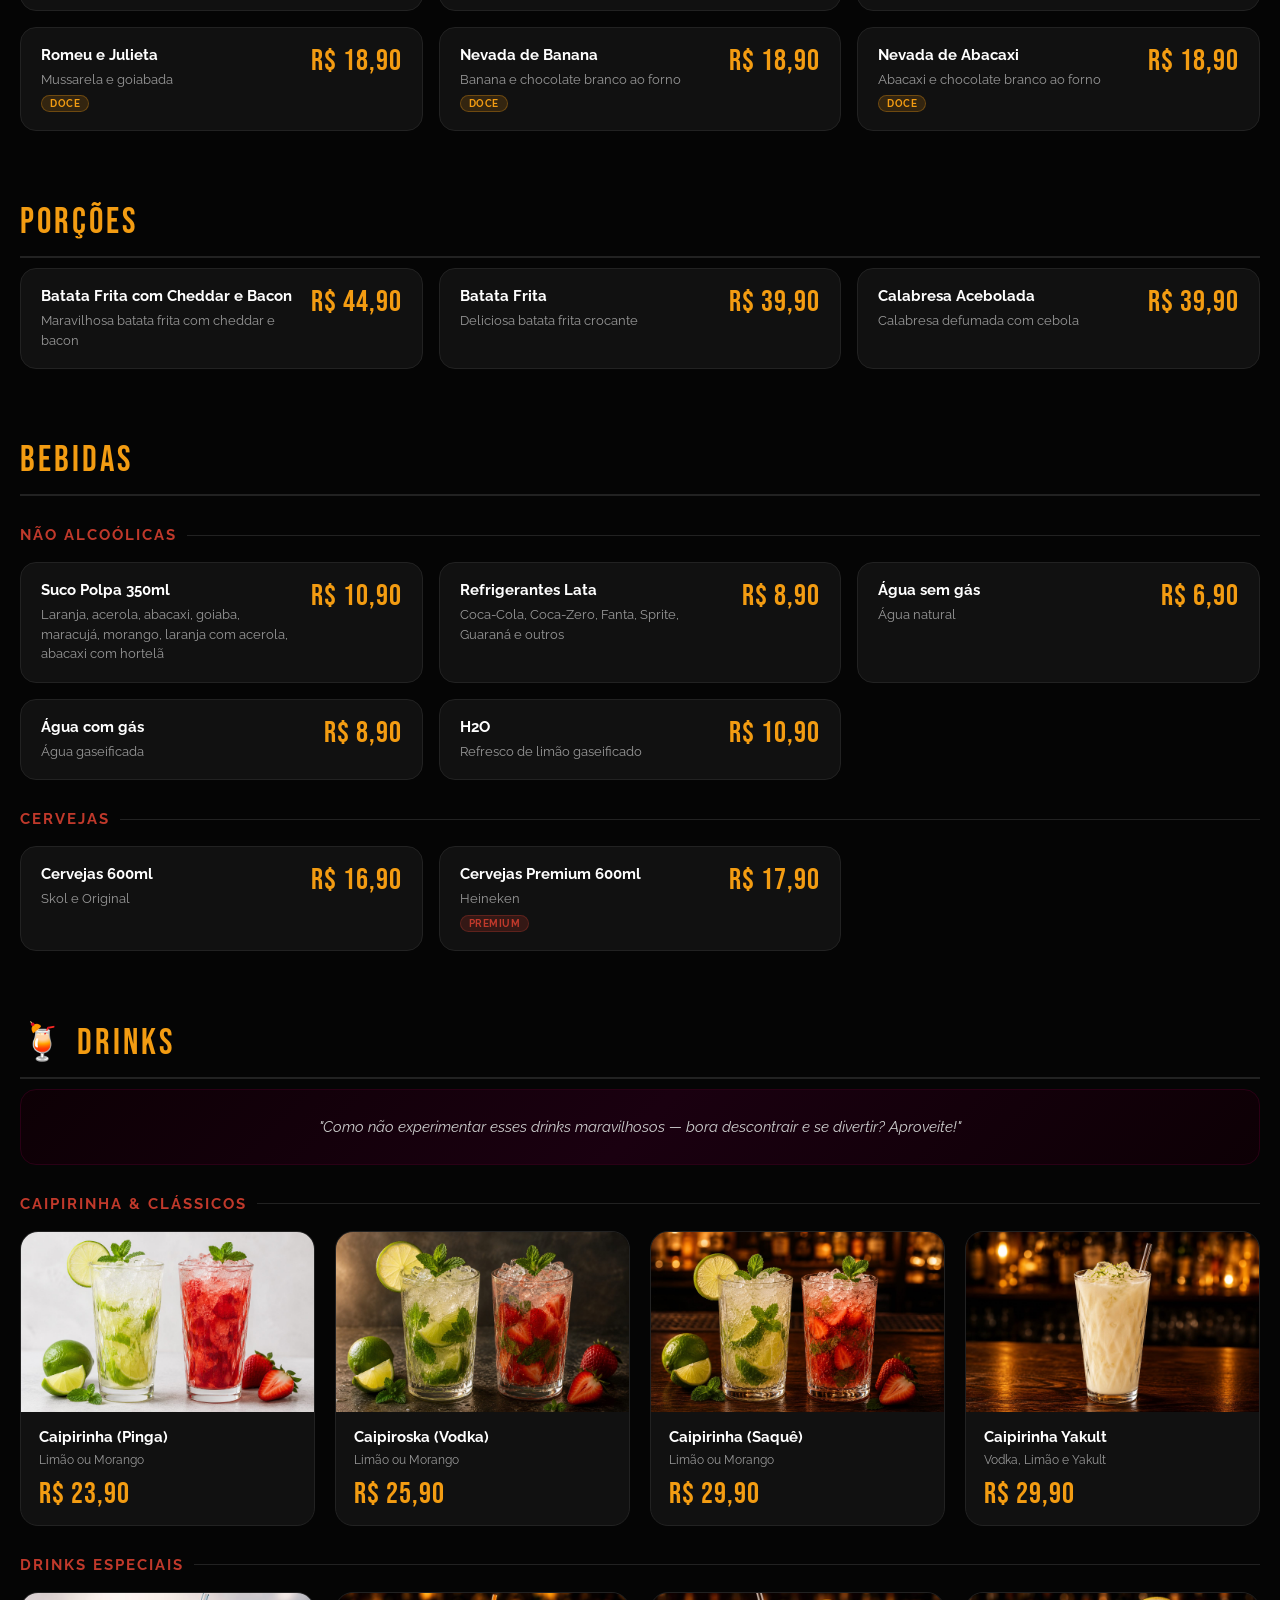
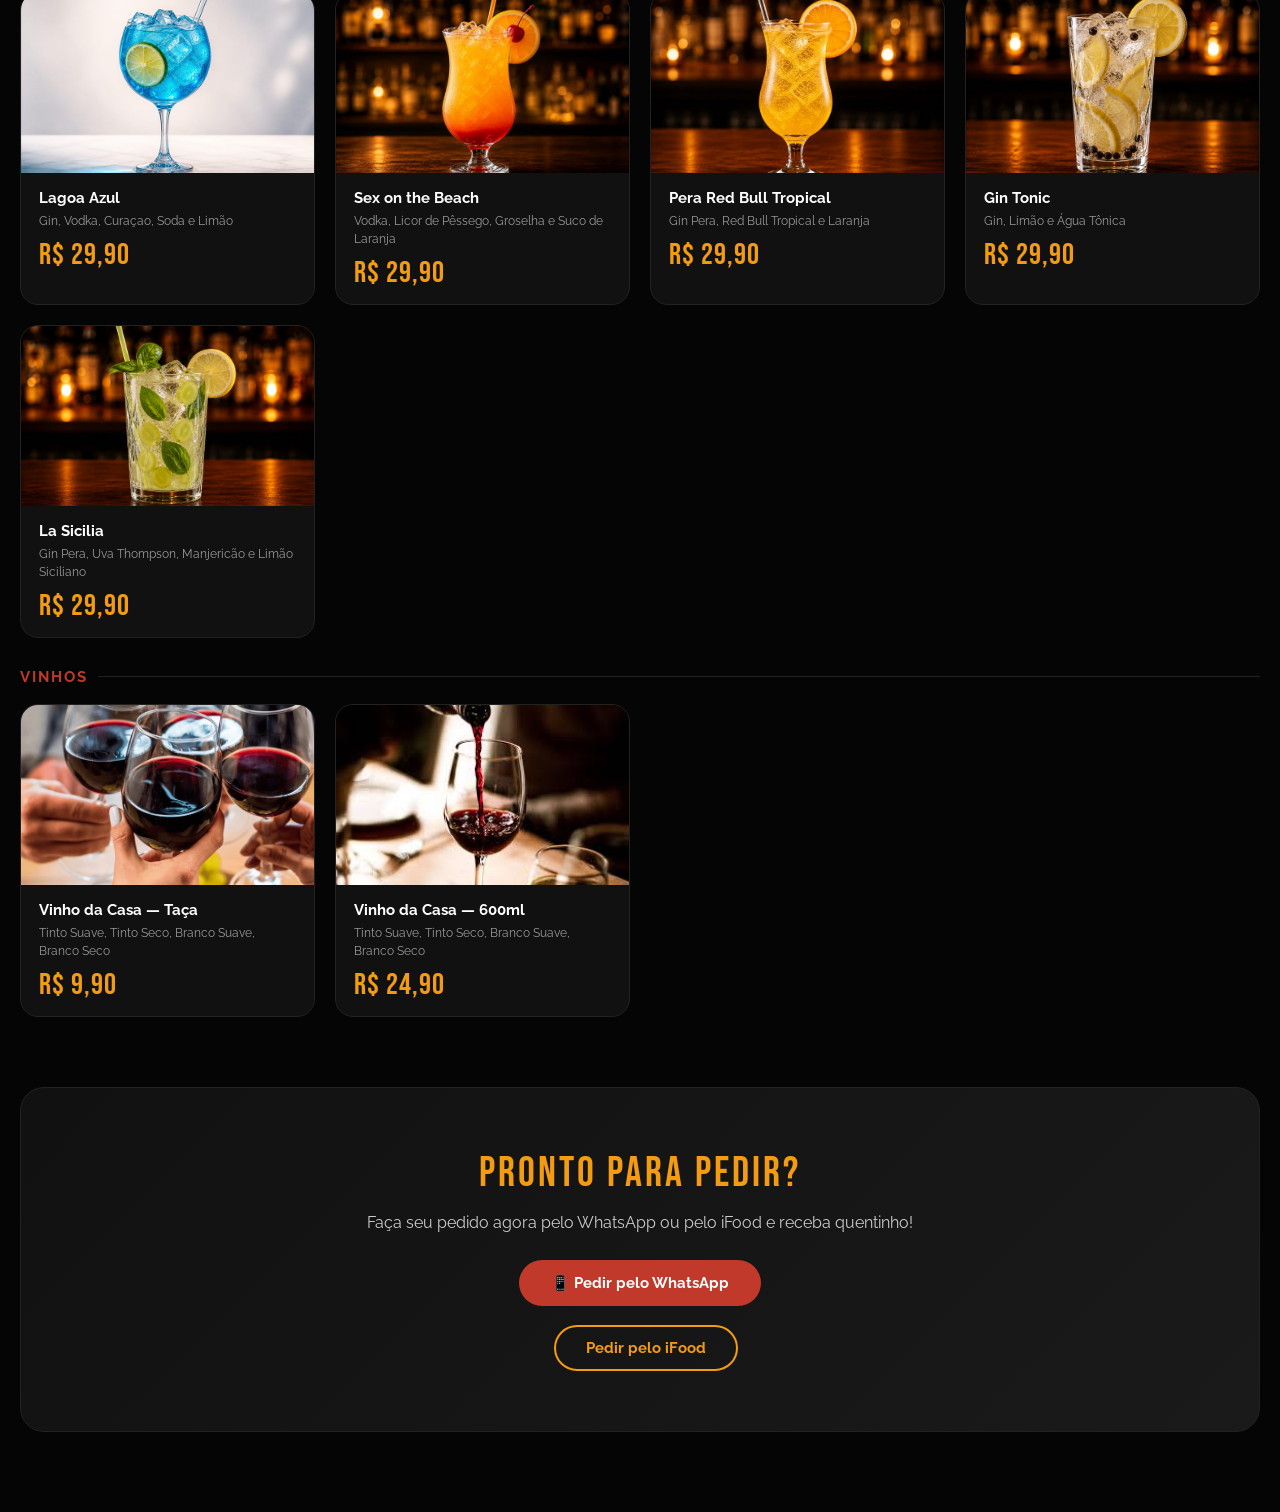
==== commit 1ca03dc8: "Update1.1" ====
--- a/cardapio.html
+++ b/cardapio.html
@@ -397,7 +397,7 @@
     <div class="subcat-title">Drinks Especiais</div>
     <div class="drinks-grid">
       <div class="drink-card" data-cat="drinks">
-        <img src="imagens/drinks/lagoa-azul.png" alt="Lagoa Azul">
+        <img src="imagens/drinks/lagoa-azul.jpg" alt="Lagoa Azul">
         <div class="drink-info">
           <div class="drink-name">Lagoa Azul</div>
           <div class="drink-desc">Gin, Vodka, Curaçao, Soda e Limão</div>
@@ -405,7 +405,7 @@
         </div>
       </div>
       <div class="drink-card" data-cat="drinks">
-        <img src="imagens/drinks/sex-on-the-beach.png" alt="Sex on the Beach">
+        <img src="imagens/drinks/sex-on-the-beach.jpg" alt="Sex on the Beach">
         <div class="drink-info">
           <div class="drink-name">Sex on the Beach</div>
           <div class="drink-desc">Vodka, Licor de Pêssego, Groselha e Suco de Laranja</div>
@@ -413,7 +413,7 @@
         </div>
       </div>
       <div class="drink-card" data-cat="drinks">
-        <img src="imagens/drinks/pera-redbull.png" alt="Pera Red Bull Tropical">
+        <img src="imagens/drinks/pera-redbull.jpg" alt="Pera Red Bull Tropical">
         <div class="drink-info">
           <div class="drink-name">Pera Red Bull Tropical</div>
           <div class="drink-desc">Gin Pera, Red Bull Tropical e Laranja</div>
@@ -421,7 +421,7 @@
         </div>
       </div>
       <div class="drink-card" data-cat="drinks">
-        <img src="imagens/drinks/gin-tonico.png" alt="Gin Tonic">
+        <img src="imagens/drinks/gin-tonico.jpg" alt="Gin Tonic">
         <div class="drink-info">
           <div class="drink-name">Gin Tonic</div>
           <div class="drink-desc">Gin, Limão e Água Tônica</div>
@@ -481,7 +481,7 @@
   <div class="fab-socials" id="fabSocials">
     <!-- 99 Food -->
     <a class="fab-social-btn fab-99food" href="https://oia.99app.com/dlp9/ZMmYIz?share_media=WHATSAPP" target="_blank" rel="noopener" title="99 Food" aria-label="Pedir pelo 99 Food">
-      <img src="imagens/99food.png" alt="99 Food">
+      <img src="imagens/99food.jpg" alt="99 Food">
     </a>
     <!-- Keeta -->
     <a class="fab-social-btn fab-keeta" href="https://url-eu.mykeeta.com/NKNFW4oz" target="_blank" rel="noopener" title="Keeta" aria-label="Pedir pelo Keeta">
